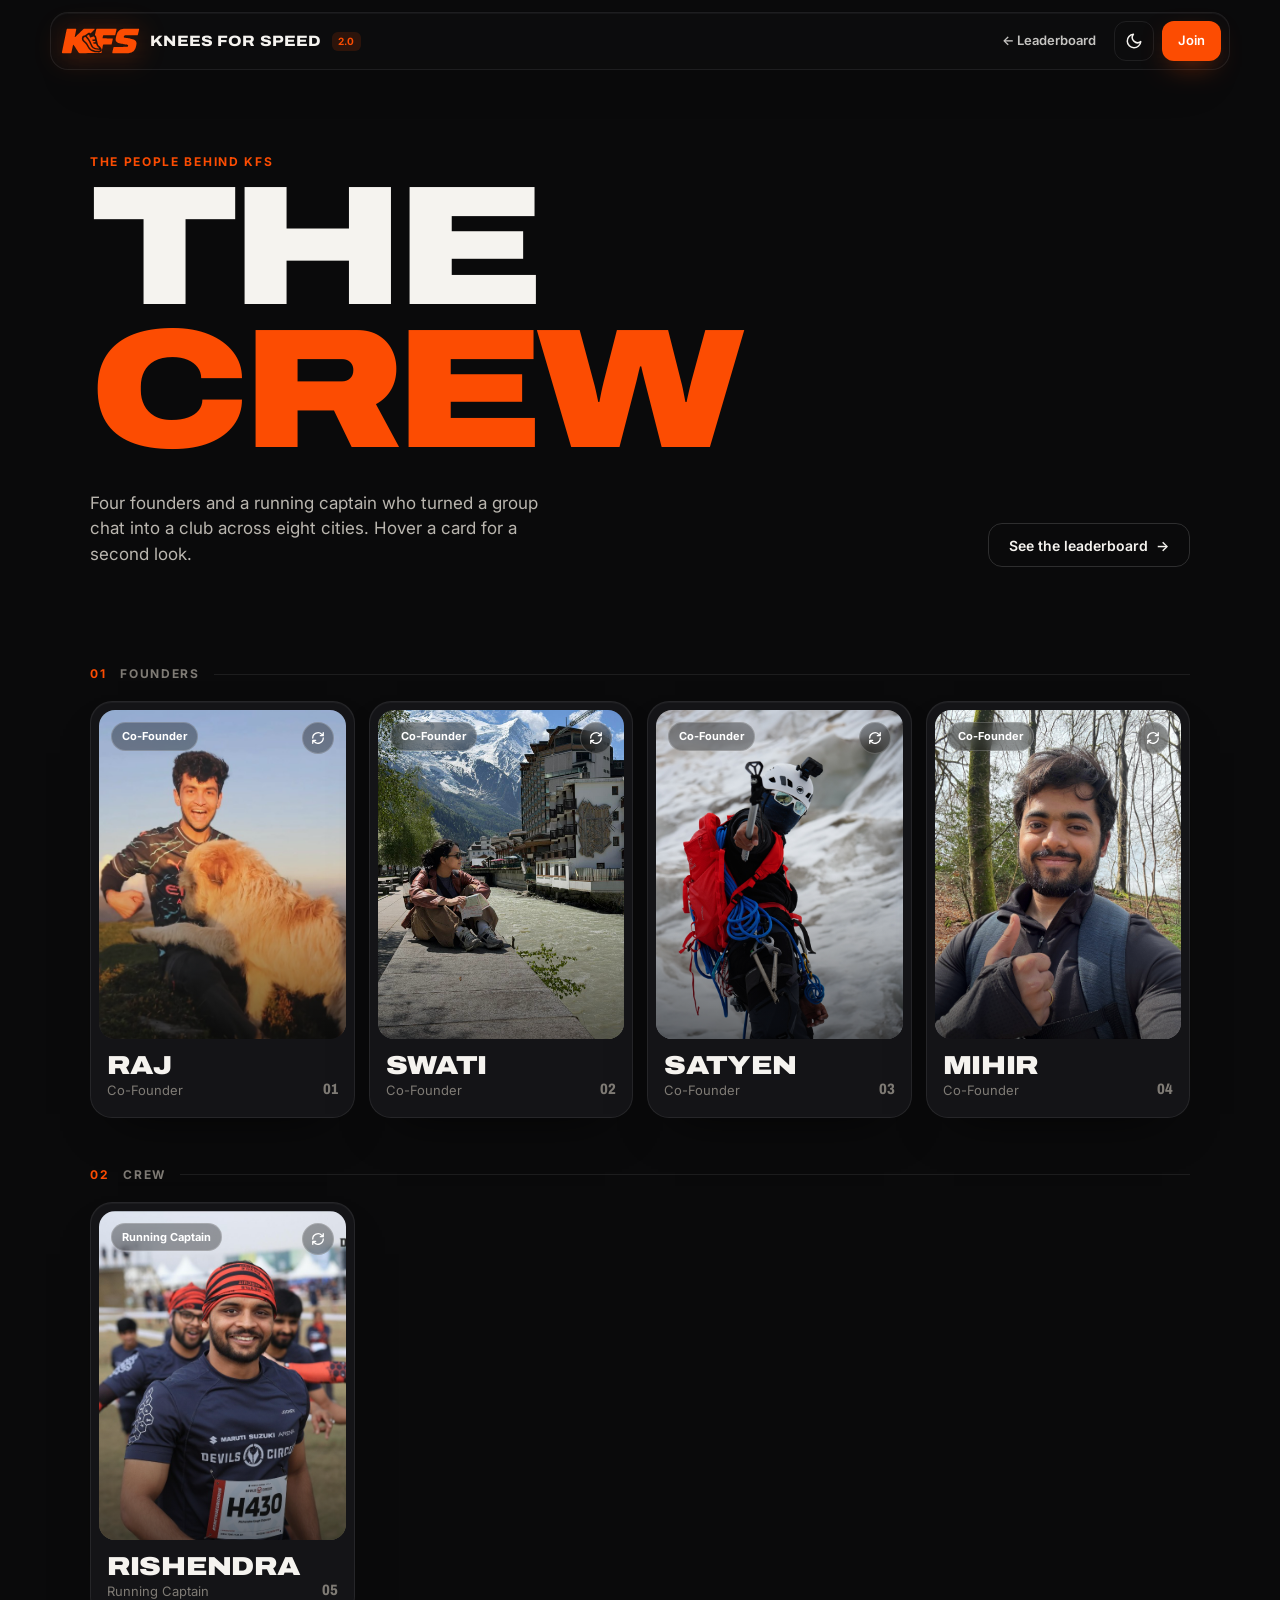
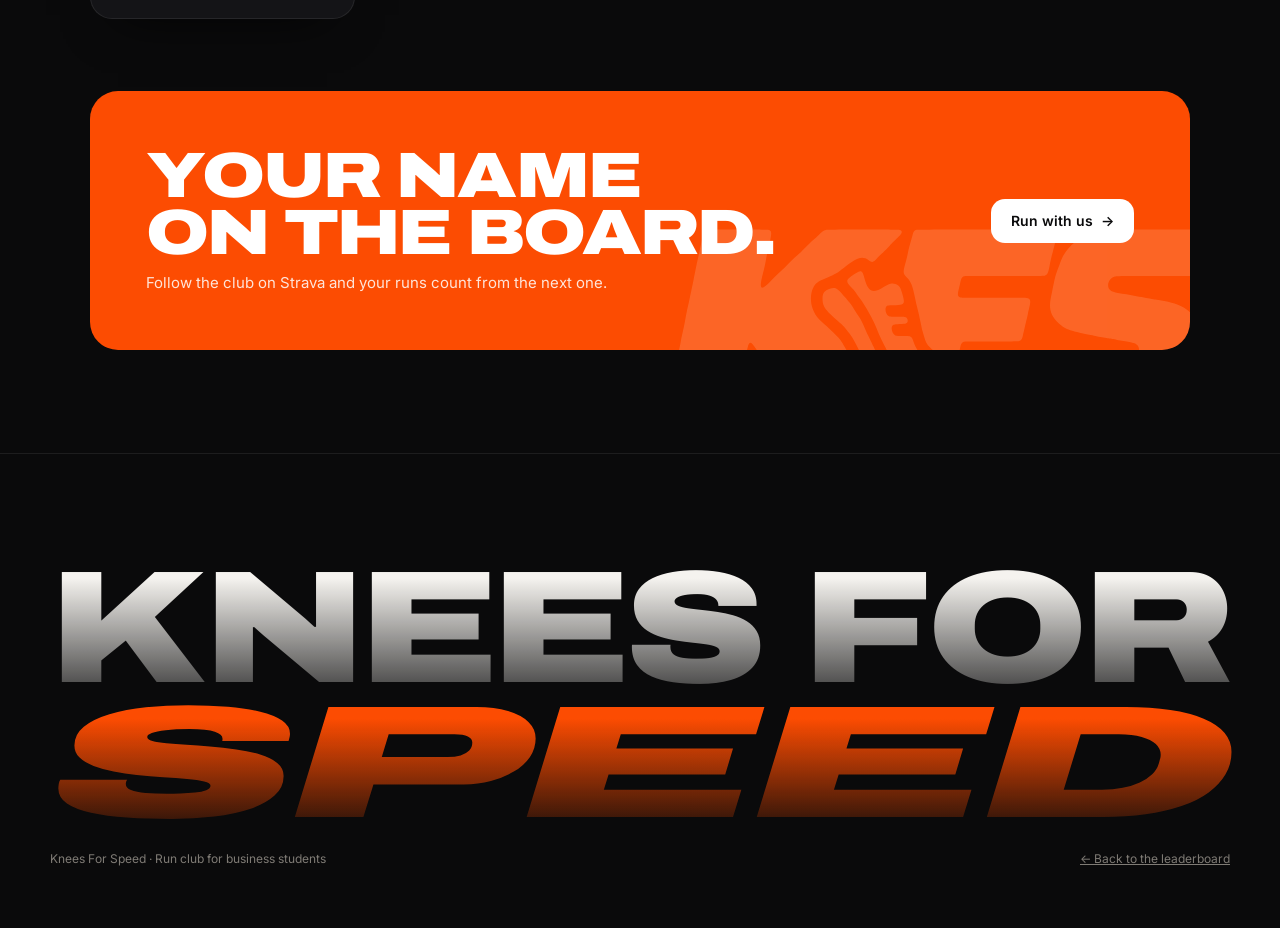
==== team.html @ fab9b216 "Publish KFS 2.0 preview from 21a3bd9" ====
<!DOCTYPE html>
<html lang="en" data-theme="dark">
<head>
<meta charset="UTF-8">
<meta name="viewport" content="width=device-width, initial-scale=1.0, viewport-fit=cover">
<title>The Team – Knees For Speed</title>
<meta name="description" content="Meet the people behind KFS, the run club for business students.">
<meta name="theme-color" content="#0A0A0B">
<meta name="robots" content="noindex, nofollow"> <!-- preview build: keep it out of search so it never competes with kneesforspeed.com -->
<link rel="icon" type="image/svg+xml" href="assets/brand/kfs-icon.svg">
<link rel="icon" type="image/png" sizes="32x32" href="assets/brand/kfs-icon-32.png">
<link rel="apple-touch-icon" href="assets/brand/kfs-icon-180.png">
<script>try{var t=localStorage.getItem('kfs2-theme');if(t)document.documentElement.dataset.theme=t}catch(e){}</script>
<script>
  if (location.hostname.endsWith('kneesforspeed.com')) {
    var s = document.createElement('script'); s.async = true; s.src = 'https://www.googletagmanager.com/gtag/js?id=G-J4LDVH8261'; document.head.appendChild(s);
    window.dataLayer = window.dataLayer || [];
    function gtag(){dataLayer.push(arguments);}
    gtag('js', new Date()); gtag('config', 'G-J4LDVH8261');
  }
</script>
<meta property="og:title" content="The Team – Knees For Speed">
<meta property="og:description" content="Meet the people behind KFS — the run club for business students.">
<meta property="og:image" content="https://github.com/user-attachments/assets/1ad6ab01-41c3-4ac3-8b93-d60dc85ade84">
<meta property="og:url" content="https://kneesforspeed.com/team">
<meta property="og:type" content="website">
<link rel="preconnect" href="https://fonts.googleapis.com">
<link rel="preconnect" href="https://fonts.gstatic.com" crossorigin>
<link href="https://fonts.googleapis.com/css2?family=Archivo:ital,wdth,wght@0,62..125,400..900;1,62..125,400..900&family=Inter:wght@400;500;600;700&display=swap" rel="stylesheet">
<link rel="stylesheet" href="assets/kfs2.css">
</head>
<body>
<div class="progress" aria-hidden="true"></div>
<div class="top-blur" aria-hidden="true"><i></i><i></i><i></i></div>

<header class="nav solid">
  <a class="brand" href="index.html" aria-label="Back to the leaderboard">
    <img class="brand-logo" src="assets/brand/kfs-logo.svg" alt="KFS" width="80" height="26"><span class="brand-word">Knees For Speed</span><span class="brand-ver">2.0</span>
  </a>
  <div class="nav-actions">
    <a class="nav-team" href="index.html">← Leaderboard</a>
    <button class="icon-btn" data-theme-toggle aria-label="Switch light / dark mode" title="Morning run mode">
      <svg class="theme-moon" viewBox="0 0 24 24" fill="none" stroke="currentColor" stroke-width="2" stroke-linecap="round" stroke-linejoin="round"><path d="M21 12.8A9 9 0 1 1 11.2 3a7 7 0 0 0 9.8 9.8z"/></svg>
      <svg class="theme-sun" viewBox="0 0 24 24" fill="none" stroke="currentColor" stroke-width="2" stroke-linecap="round"><circle cx="12" cy="12" r="4"/><path d="M12 2v2M12 20v2M4.9 4.9l1.4 1.4M17.7 17.7l1.4 1.4M2 12h2M20 12h2M4.9 19.1l1.4-1.4M17.7 6.3l1.4-1.4"/></svg>
    </button>
    <button class="btn btn-primary btn-sm magnetic" data-open="join">Join</button>
  </div>
</header>

<section class="team-hero">
  <div class="eyebrow fade-up" style="--d:.05s">The people behind KFS</div>
  <h1 class="team-title" data-split data-fit-title="170" aria-label="The Crew">
    <span class="line" aria-hidden="true">The</span>
    <span class="line" aria-hidden="true"><span class="accent">Crew</span></span>
  </h1>
  <div class="team-intro">
    <p class="fade-up" style="--d:.5s">Four founders and a running captain who turned a group chat into a club across eight cities. <span class="only-hover">Hover a card</span><span class="only-touch">Tap a card</span> for a second look.</p>
    <a class="btn btn-ghost fade-up" style="--d:.6s" href="index.html">See the leaderboard <span class="arrow">→</span></a>
  </div>
</section>

<main class="team-wrap">
  <div class="team-label"><b>01</b> Founders</div>
  <div class="team-grid">
    <article class="card member tilt spot reveal" tabindex="0" aria-label="Raj, Co-Founder">
      <div class="member-photos">
        <img class="photo-main" src="images/team/Raj%201.jpg" alt="Raj" loading="lazy">
        <img class="alt" src="images/team/Raj%202.jpg" alt="" loading="lazy">
        <span class="member-tag">Co-Founder</span>
        <span class="member-swap" aria-hidden="true"><svg viewBox="0 0 24 24" fill="none" stroke="currentColor" stroke-width="2.2" stroke-linecap="round" stroke-linejoin="round"><path d="M3 12a9 9 0 0 1 15.5-6.3L21 8M21 3v5h-5M21 12a9 9 0 0 1-15.5 6.3L3 16M3 21v-5h5"/></svg></span>
      </div>
      <div class="member-info"><div><div class="member-name">Raj</div><div class="member-role">Co-Founder</div></div><span class="member-idx">01</span></div>
    </article>
    <article class="card member tilt spot reveal" style="--d:.06s" tabindex="0" aria-label="Swati, Co-Founder">
      <div class="member-photos">
        <img class="photo-main" src="images/team/swati1.jpeg" alt="Swati" loading="lazy">
        <img class="alt" src="images/team/swati2.jpeg" alt="" loading="lazy">
        <span class="member-tag">Co-Founder</span>
        <span class="member-swap" aria-hidden="true"><svg viewBox="0 0 24 24" fill="none" stroke="currentColor" stroke-width="2.2" stroke-linecap="round" stroke-linejoin="round"><path d="M3 12a9 9 0 0 1 15.5-6.3L21 8M21 3v5h-5M21 12a9 9 0 0 1-15.5 6.3L3 16M3 21v-5h5"/></svg></span>
      </div>
      <div class="member-info"><div><div class="member-name">Swati</div><div class="member-role">Co-Founder</div></div><span class="member-idx">02</span></div>
    </article>
    <article class="card member tilt spot reveal" style="--d:.12s" tabindex="0" aria-label="Satyen, Co-Founder">
      <div class="member-photos">
        <img class="photo-main" src="images/team/sakha1.jpg" alt="Satyen" loading="lazy">
        <img class="alt" src="images/team/sakha2-v3.jpeg" alt="" loading="lazy">
        <span class="member-tag">Co-Founder</span>
        <span class="member-swap" aria-hidden="true"><svg viewBox="0 0 24 24" fill="none" stroke="currentColor" stroke-width="2.2" stroke-linecap="round" stroke-linejoin="round"><path d="M3 12a9 9 0 0 1 15.5-6.3L21 8M21 3v5h-5M21 12a9 9 0 0 1-15.5 6.3L3 16M3 21v-5h5"/></svg></span>
      </div>
      <div class="member-info"><div><div class="member-name">Satyen</div><div class="member-role">Co-Founder</div></div><span class="member-idx">03</span></div>
    </article>
    <article class="card member tilt spot reveal" style="--d:.18s" tabindex="0" aria-label="Mihir, Co-Founder">
      <div class="member-photos">
        <img class="photo-main" src="images/team/mihir1.jpeg" alt="Mihir" loading="lazy">
        <img class="alt" src="images/team/mihir2.jpeg" alt="" loading="lazy">
        <span class="member-tag">Co-Founder</span>
        <span class="member-swap" aria-hidden="true"><svg viewBox="0 0 24 24" fill="none" stroke="currentColor" stroke-width="2.2" stroke-linecap="round" stroke-linejoin="round"><path d="M3 12a9 9 0 0 1 15.5-6.3L21 8M21 3v5h-5M21 12a9 9 0 0 1-15.5 6.3L3 16M3 21v-5h5"/></svg></span>
      </div>
      <div class="member-info"><div><div class="member-name">Mihir</div><div class="member-role">Co-Founder</div></div><span class="member-idx">04</span></div>
    </article>
  </div>

  <div class="team-label"><b>02</b> Crew</div>
  <div class="team-grid crew-grid">
    <article class="card member tilt spot reveal" tabindex="0" aria-label="Rishendra, Running Captain">
      <div class="member-photos">
        <img class="photo-main" src="images/team/rish2.jpg" alt="Rishendra" loading="lazy">
        <img class="alt" src="images/team/Rish1.jpeg" alt="" loading="lazy">
        <span class="member-tag">Running Captain</span>
        <span class="member-swap" aria-hidden="true"><svg viewBox="0 0 24 24" fill="none" stroke="currentColor" stroke-width="2.2" stroke-linecap="round" stroke-linejoin="round"><path d="M3 12a9 9 0 0 1 15.5-6.3L21 8M21 3v5h-5M21 12a9 9 0 0 1-15.5 6.3L3 16M3 21v-5h5"/></svg></span>
      </div>
      <div class="member-info"><div><div class="member-name">Rishendra</div><div class="member-role">Running Captain</div></div><span class="member-idx">05</span></div>
    </article>
  </div>

  <div class="join-band reveal">
    <div><h2>Your name<br>on the board.</h2><p>Follow the club on Strava and your runs count from the next one.</p></div>
    <button class="btn magnetic" data-open="join">Run with us <span class="arrow">→</span></button>
  </div>
</main>

<footer class="footer" style="padding-bottom:60px">
  <div class="footer-inner">
    <div class="footer-word" aria-hidden="true"><span class="fw-line" data-fit>Knees For</span><span class="fw-line" data-fit="stretch">Speed</span></div>
    <div class="footer-meta"><span>Knees For Speed · Run club for business students</span><a href="index.html">← Back to the leaderboard</a></div>
  </div>
</footer>

<div class="sheet-overlay" id="join" role="dialog" aria-modal="true" aria-labelledby="join-title">
  <div class="sheet" tabindex="-1">
    <div class="sheet-grab" aria-hidden="true"></div>
    <button class="icon-btn sheet-close" data-close aria-label="Close"><svg viewBox="0 0 24 24" fill="none" stroke="currentColor" stroke-width="2" stroke-linecap="round"><path d="M18 6 6 18M6 6l12 12"/></svg></button>
    <div class="sheet-title" id="join-title">Join KFS</div>
    <div class="sheet-sub">Business school run club · 8 cities · growing weekly</div>
    <a class="join-opt" href="https://strava.app.link/9Sa62cOuVYb" target="_blank" rel="noopener" style="--c:#FC4C02">
      <span class="join-ico"><svg viewBox="0 0 24 24" fill="#FC4C02"><path d="M15.387 17.944l-2.089-4.116h-3.065L15.387 24l5.15-10.172h-3.066m-7.008-5.599l2.836 5.598h4.172L10.463 0l-7 13.828h4.169"/></svg></span>
      <span class="join-txt"><b>Join the leaderboard</b><span>Follow KFS on Strava. Your runs get tracked automatically.</span></span>
      <span class="join-arrow">→</span>
    </a>
    <a class="join-opt" href="https://chat.whatsapp.com/DvPdRcacuMw9NPap6H95aM?mode=hqrt3" target="_blank" rel="noopener" style="--c:#25D366">
      <span class="join-ico"><svg viewBox="0 0 24 24" fill="#25D366"><path d="M12.05 0C5.495 0 .16 5.335.157 11.892c0 2.096.547 4.142 1.588 5.945L.057 24l6.305-1.654a11.882 11.882 0 005.683 1.448h.005c6.554 0 11.89-5.335 11.893-11.893A11.821 11.821 0 0012.05 0zm5.422 14.382c-.297-.149-1.758-.867-2.03-.967-.273-.099-.471-.148-.67.15-.197.297-.767.966-.94 1.164-.173.199-.347.223-.644.075-.297-.15-1.255-.463-2.39-1.475-.883-.788-1.48-1.761-1.653-2.059-.173-.297-.018-.458.13-.606.134-.133.298-.347.446-.52.149-.174.198-.298.298-.497.099-.198.05-.371-.025-.52-.075-.149-.669-1.612-.916-2.207-.242-.579-.487-.5-.669-.51l-.57-.01c-.198 0-.52.074-.792.372-.272.297-1.04 1.016-1.04 2.479 0 1.462 1.065 2.875 1.213 3.074.149.198 2.096 3.2 5.077 4.487.709.306 1.262.489 1.694.625.712.227 1.36.195 1.871.118.571-.085 1.758-.719 2.006-1.413.248-.694.248-1.289.173-1.413-.074-.124-.272-.198-.57-.347z"/></svg></span>
      <span class="join-txt"><b>Weekly updates</b><span>WhatsApp community for leaderboard drops and run chat.</span></span>
      <span class="join-arrow">→</span>
    </a>
    <a class="join-opt" href="https://www.instagram.com/knees_for_speed_mdig" target="_blank" rel="noopener" style="--c:#E1306C">
      <span class="join-ico"><svg viewBox="0 0 24 24" fill="none" stroke="#E1306C" stroke-width="2"><rect x="3" y="3" width="18" height="18" rx="5"/><circle cx="12" cy="12" r="4"/><circle cx="17.5" cy="6.5" r="1" fill="#E1306C"/></svg></span>
      <span class="join-txt"><b>Run stories &amp; content</b><span>Run posts, race recaps and club life on Instagram.</span></span>
      <span class="join-arrow">→</span>
    </a>
  </div>
</div>

<script src="assets/core.js"></script>
<script>
  // Touch devices: tap a card to swap photos.
  document.querySelectorAll('.member').forEach(card => {
    card.addEventListener('click', () => { if (!window.KFS.fine) card.classList.toggle('flipped'); });
    card.addEventListener('keydown', e => { if (e.key === 'Enter' || e.key === ' ') { e.preventDefault(); card.classList.toggle('flipped'); } });
  });
</script>
</body>
</html>
---- assets/kfs2.css ----
/* ───────────────────────────────────────────────────────────────
   KFS 2.0 — design system
   Dark by default, "Morning run" light theme via [data-theme=light]
   ─────────────────────────────────────────────────────────────── */
:root {
  --bg: #0A0A0B;
  --bg-2: #0F0F11;
  --band: #121215;
  --spark: #4A4A54;
  --surface: #141417;
  --surface-2: #1A1A1E;
  --surface-3: #25252B;
  --line: rgba(255,255,255,.08);
  --line-2: rgba(255,255,255,.15);
  --text: #F5F3EF;
  --text-2: #BAB6AF;
  --muted: #7F7B75;
  --accent: #FC4C02;
  --accent-2: #FF8A3D;
  --accent-soft: rgba(252,76,2,.14);
  --gold: #F4C14F;
  --silver: #C8CDD6;
  --bronze: #D58B5B;
  --up: #3DDC84;
  --down: #FF5F57;
  --glass: rgba(14,14,16,.66);
  --shadow: 0 1px 0 rgba(255,255,255,.04) inset, 0 24px 48px -28px rgba(0,0,0,.8);
  --radius: 22px;
  --radius-sm: 14px;
  --ease: cubic-bezier(.22,1,.36,1);
  --font-display: 'Archivo', system-ui, sans-serif;
  --font-body: 'Inter', system-ui, -apple-system, sans-serif;
  --wrap: 1180px;
  --gutter: clamp(16px, 4vw, 40px);
  color-scheme: dark;
}
:root[data-theme="light"] {
  --bg: #F4F1EC;
  --bg-2: #EDE9E2;
  --band: #E9E3D9;
  --spark: #CBC1B2;
  --surface: #FFFFFF;
  --surface-2: #F8F5F0;
  --surface-3: #ECE7DF;
  --line: rgba(24,18,10,.08);
  --line-2: rgba(24,18,10,.16);
  --text: #161412;
  --text-2: #4A4640;
  --muted: #86817A;
  --accent-soft: rgba(252,76,2,.10);
  --gold: #D49C12;
  --silver: #8A93A1;
  --bronze: #B66A38;
  --up: #12A150;
  --down: #E5484D;
  --glass: rgba(250,248,244,.72);
  --shadow: 0 1px 2px rgba(24,18,10,.04), 0 24px 48px -30px rgba(24,18,10,.25);
  color-scheme: light;
}

*, *::before, *::after { box-sizing: border-box; }
* { margin: 0; padding: 0; }
html { -webkit-text-size-adjust: 100%; scroll-padding-top: 90px; overflow-x: clip; }
html.locked { overflow: hidden; }
body {
  background: var(--bg);
  color: var(--text);
  font-family: var(--font-body);
  font-size: 15px;
  line-height: 1.5;
  -webkit-font-smoothing: antialiased;
  overflow-x: clip;
  transition: background-color .4s var(--ease), color .4s var(--ease);
}
img { display: block; max-width: 100%; }
a { color: inherit; }
button { font: inherit; color: inherit; background: none; border: 0; cursor: pointer; -webkit-tap-highlight-color: transparent; }
input { font: inherit; color: inherit; }
:focus-visible { outline: 2px solid var(--accent); outline-offset: 3px; border-radius: 8px; }
[hidden] { display: none !important; }
.num { font-family: var(--font-display); font-stretch: 80%; font-weight: 800; font-variant-numeric: tabular-nums; letter-spacing: -.01em; }
.sr { position: absolute; width: 1px; height: 1px; overflow: hidden; clip: rect(0 0 0 0); white-space: nowrap; }

/* theme switch = circular reveal */
::view-transition-old(root), ::view-transition-new(root) { animation: none; mix-blend-mode: normal; }

/* ── scroll progress ───────────────────────────────────────── */
.progress {
  position: fixed; top: 0; left: 0; height: 2px; width: 100%;
  background: linear-gradient(90deg, var(--accent), var(--accent-2));
  transform-origin: 0 50%; transform: scaleX(0);
  z-index: 100; pointer-events: none;
}

/* ── progressive blur behind the floating nav (desktop) ─────────
   Stacked layers blur harder toward the top edge; masks fade each out.
   Note: no opacity on this container — that would cut the backdrop. */
.top-blur { position: fixed; top: 0; left: 0; right: 0; height: 104px; z-index: 55; pointer-events: none; visibility: hidden; }
.top-blur.on { visibility: visible; }
.top-blur i { position: absolute; inset: 0; -webkit-backdrop-filter: blur(var(--b)); backdrop-filter: blur(var(--b)); -webkit-mask-image: linear-gradient(to bottom, #000 var(--m1), transparent var(--m2)); mask-image: linear-gradient(to bottom, #000 var(--m1), transparent var(--m2)); }
.top-blur i:nth-child(1) { --b: 2px; --m1: 45%; --m2: 100%; }
.top-blur i:nth-child(2) { --b: 6px; --m1: 30%; --m2: 80%; }
.top-blur i:nth-child(3) { --b: 14px; --m1: 15%; --m2: 60%; }
.top-blur::after { content: ""; position: absolute; inset: 0; background: linear-gradient(to bottom, color-mix(in srgb, var(--bg) 75%, transparent) 0%, color-mix(in srgb, var(--bg) 30%, transparent) 55%, transparent 100%); }

/* ── top nav ───────────────────────────────────────────────── */
.nav {
  position: fixed; top: 12px; left: 50%;
  translate: -50% 0;
  width: min(var(--wrap), calc(100% - 24px));
  height: 58px;
  display: flex; align-items: center; gap: 14px;
  padding: 0 8px 0 10px;
  border-radius: 18px;
  background: transparent;
  border: 1px solid transparent;
  z-index: 60;
  transition: background .35s var(--ease), border-color .35s var(--ease), box-shadow .35s var(--ease);
}
.nav.scrolled, .nav.solid {
  background: var(--glass);
  -webkit-backdrop-filter: blur(18px) saturate(1.5);
  backdrop-filter: blur(18px) saturate(1.5);
  border-color: var(--line);
  box-shadow: var(--shadow);
}
.nav:not(.scrolled):not(.solid) { color: #fff; }
.brand { display: flex; align-items: center; gap: 10px; text-decoration: none; flex-shrink: 0; }
.brand-logo {
  display: block; height: 26px; width: auto;
  filter: drop-shadow(0 4px 14px rgba(252,76,2,.35));
  transition: transform .5s var(--ease);
}
.brand:hover .brand-logo { transform: translateX(3px) skewX(-6deg); } /* a little lean forward, like a sprint start */
.brand-word { font-family: var(--font-display); font-weight: 800; font-stretch: 112%; font-size: 15px; text-transform: uppercase; letter-spacing: .01em; white-space: nowrap; }
.brand-ver { font-size: 10px; font-weight: 700; padding: 2px 6px; border-radius: 6px; background: var(--accent-soft); color: var(--accent); letter-spacing: .04em; }
.nav:not(.scrolled):not(.solid) .brand-ver { background: rgba(255,255,255,.14); color: #fff; }

.tabs {
  position: relative; display: flex; gap: 2px; margin: 0 auto;
  padding: 4px; border-radius: 13px;
  background: color-mix(in srgb, var(--surface-2) 80%, transparent);
  border: 1px solid var(--line);
}
.nav:not(.scrolled):not(.solid) .tabs { background: rgba(255,255,255,.08); border-color: rgba(255,255,255,.12); }
.tab {
  position: relative; z-index: 1;
  padding: 7px 14px; border-radius: 9px;
  font-size: 13px; font-weight: 600; white-space: nowrap;
  color: inherit; opacity: .72;
  transition: opacity .2s, color .3s var(--ease);
}
.tab:hover { opacity: 1; }
.tab[aria-selected="true"] { opacity: 1; color: var(--bg); }
.nav:not(.scrolled):not(.solid) .tab[aria-selected="true"] { color: #0A0A0B; }
.tabs-ind {
  position: absolute; top: 4px; bottom: 4px; left: 0; width: 0;
  border-radius: 9px; background: var(--text);
  transition: transform .45s var(--ease), width .45s var(--ease);
}
.nav:not(.scrolled):not(.solid) .tabs-ind { background: #fff; }
.nav-actions { display: flex; align-items: center; gap: 8px; margin-left: auto; }
.tabs + .nav-actions { margin-left: 0; }
.icon-btn {
  display: grid; place-items: center;
  width: 40px; height: 40px; border-radius: 12px;
  border: 1px solid var(--line);
  transition: background .2s, transform .2s var(--ease);
}
.nav:not(.scrolled):not(.solid) .icon-btn { border-color: rgba(255,255,255,.18); }
.icon-btn:hover { background: var(--surface-2); }
.icon-btn:active { transform: scale(.92); }
.icon-btn svg { width: 18px; height: 18px; }
.theme-sun { display: none; }
:root[data-theme="light"] .theme-sun { display: block; }
:root[data-theme="light"] .theme-moon { display: none; }

.btn {
  display: inline-flex; align-items: center; justify-content: center; gap: 8px;
  height: 44px; padding: 0 20px; border-radius: 14px;
  font-weight: 600; font-size: 14px; text-decoration: none; white-space: nowrap;
  transition: transform .35s var(--ease), background .2s, box-shadow .3s, border-color .2s;
}
.btn-sm { height: 40px; padding: 0 16px; border-radius: 12px; font-size: 13px; }
.btn-primary { background: var(--accent); color: #fff; box-shadow: 0 10px 30px -12px rgba(252,76,2,.8); }
.btn-primary:hover { background: #ff5a14; box-shadow: 0 14px 34px -10px rgba(252,76,2,.9); }
.btn-ghost { border: 1px solid var(--line-2); }
.btn-ghost:hover { background: var(--surface-2); }
.btn-glass { background: rgba(255,255,255,.12); color: #fff; border: 1px solid rgba(255,255,255,.2); -webkit-backdrop-filter: blur(10px); backdrop-filter: blur(10px); }
.btn-glass:hover { background: rgba(255,255,255,.2); }
.btn:active { transform: scale(.96); }
.btn .arrow { transition: transform .35s var(--ease); }
.btn:hover .arrow { transform: translateX(3px); }
.nav-team { opacity: .8; font-size: 13px; font-weight: 600; text-decoration: none; padding: 8px 10px; border-radius: 10px; }
.nav-team:hover { opacity: 1; background: var(--surface-2); }
.nav:not(.scrolled):not(.solid) .nav-team:hover { background: rgba(255,255,255,.1); }

/* ── hero ──────────────────────────────────────────────────── */
.hero {
  position: relative; isolation: isolate; overflow: hidden;
  min-height: 100vh; min-height: 100svh;
  display: flex; flex-direction: column; justify-content: flex-end;
  padding: 120px var(--gutter) clamp(28px, 6vh, 56px);
  color: #fff; background: #0A0A0B;
}
.hero-media { position: absolute; inset: -6% 0 0; z-index: -2; will-change: transform; }
.hero-media img { width: 100%; height: 100%; object-fit: cover; object-position: center 35%; filter: saturate(.85) contrast(1.05); opacity: .6; }
.hero::before {
  content: ""; position: absolute; inset: 0; z-index: -1;
  background:
    radial-gradient(120% 70% at 15% 100%, rgba(252,76,2,.28), transparent 60%),
    linear-gradient(180deg, rgba(10,10,11,.55) 0%, rgba(10,10,11,.15) 35%, rgba(10,10,11,.55) 70%, #0A0A0B 100%);
}
/* deep black fade in from the left and right edges (desktop/tablet only) */
.hero::after {
  content: ""; position: absolute; inset: 0; z-index: -1; pointer-events: none;
  background: linear-gradient(90deg, #000 0%, rgba(0,0,0,.6) 5%, transparent 10%, transparent 90%, rgba(0,0,0,.6) 95%, #000 100%);
}
.hero-inner { width: 100%; max-width: var(--wrap); margin: 0 auto; will-change: transform, opacity; }
.live-chip {
  display: inline-flex; align-items: center; gap: 8px;
  padding: 7px 14px 7px 10px; border-radius: 99px;
  background: rgba(255,255,255,.1); border: 1px solid rgba(255,255,255,.18);
  -webkit-backdrop-filter: blur(10px); backdrop-filter: blur(10px);
  font-size: 12px; font-weight: 600; letter-spacing: .02em;
  margin-bottom: 22px;
}
.pulse { position: relative; width: 8px; height: 8px; border-radius: 50%; background: var(--accent); flex-shrink: 0; }
.pulse::after { content: ""; position: absolute; inset: -4px; border-radius: 50%; border: 2px solid var(--accent); animation: pulse 1.8s var(--ease) infinite; }
@keyframes pulse { from { transform: scale(.6); opacity: 1; } to { transform: scale(1.8); opacity: 0; } }
.hero-title {
  font-family: var(--font-display); font-weight: 900; font-stretch: 125%;
  font-size: clamp(54px, 12.5vw, 196px);
  line-height: .84; letter-spacing: -.035em; text-transform: uppercase;
}
.hero-title .line { display: block; overflow: hidden; padding-bottom: .04em; white-space: nowrap; }
.hero-title .ch { display: inline-block; transform: translateY(105%); animation: rise 1s var(--ease) forwards; animation-delay: calc(var(--i) * 35ms + 150ms); }
.hero-title .accent { color: var(--accent); }
@keyframes rise { to { transform: none; } }
.hero-bottom { display: grid; grid-template-columns: 1fr auto 1fr; align-items: end; gap: 28px; margin-top: 28px; }
.hero-bottom > .countdown { justify-self: end; }

/* rotating "scroll" badge: click or scroll to reach the leaderboard */
.scroll-badge {
  position: relative; display: grid; place-items: center; justify-self: center;
  width: 124px; height: 124px; border-radius: 50%; color: #fff; text-decoration: none;
  -webkit-tap-highlight-color: transparent;
}
.scroll-ring { position: absolute; inset: 0; width: 100%; height: 100%; animation: ring-spin 14s linear infinite; transition: transform .6s var(--ease); }
.scroll-ring text { fill: rgba(255,255,255,.85); font-family: var(--font-display); font-weight: 800; font-stretch: 112%; font-size: 10.5px; letter-spacing: .12em; text-transform: uppercase; }
.scroll-core {
  position: relative; display: grid; place-items: center;
  width: 58px; height: 58px; border-radius: 50%;
  background: var(--accent); box-shadow: 0 10px 30px -8px rgba(252,76,2,.85);
  transition: transform .5s var(--ease), box-shadow .4s;
}
.scroll-core::before { content: ""; position: absolute; inset: -6px; border-radius: 50%; border: 1.5px solid rgba(252,76,2,.6); animation: core-ping 2.2s var(--ease) infinite; }
.scroll-core svg { width: 24px; height: 24px; animation: arrow-bob 1.6s var(--ease) infinite; }
.scroll-badge:hover .scroll-ring { animation-duration: 4s; }
.scroll-badge:hover .scroll-core { transform: scale(1.12); box-shadow: 0 14px 40px -6px rgba(252,76,2,1); }
.scroll-badge:active .scroll-core { transform: scale(.94); }
@keyframes ring-spin { to { transform: rotate(360deg); } }
@keyframes arrow-bob { 0%, 100% { transform: translateY(-3px); } 50% { transform: translateY(4px); } }
@keyframes core-ping { from { transform: scale(.9); opacity: 1; } to { transform: scale(1.45); opacity: 0; } }
.hero-sub { max-width: 460px; font-size: clamp(15px, 1.4vw, 18px); color: rgba(255,255,255,.78); }
.flags { display: flex; gap: 6px; margin-top: 14px; }
.flags img { width: 24px; height: 17px; border-radius: 4px; object-fit: cover; box-shadow: 0 0 0 1px rgba(255,255,255,.2); transition: transform .3s var(--ease); }
.flags img:hover { transform: translateY(-3px) scale(1.12); }
.hero-ctas { display: flex; gap: 10px; margin-top: 22px; flex-wrap: wrap; }
.fade-up { opacity: 0; transform: translateY(16px); animation: fadeUp .9s var(--ease) forwards; animation-delay: var(--d, .6s); }
@keyframes fadeUp { to { opacity: 1; transform: none; } }

.countdown {
  padding: 16px 18px; border-radius: 18px;
  background: rgba(255,255,255,.08); border: 1px solid rgba(255,255,255,.16);
  -webkit-backdrop-filter: blur(14px); backdrop-filter: blur(14px);
}
.countdown-label { font-size: 11px; font-weight: 600; letter-spacing: .12em; text-transform: uppercase; color: rgba(255,255,255,.65); margin-bottom: 8px; }
.cd { display: flex; gap: 6px; align-items: flex-start; }
.cd-unit { text-align: center; min-width: 52px; }
.cd-val { display: block; font-family: var(--font-display); font-weight: 800; font-stretch: 80%; font-size: 36px; line-height: 1; font-variant-numeric: tabular-nums; }
.cd-lbl { display: block; font-size: 10px; color: rgba(255,255,255,.55); margin-top: 4px; letter-spacing: .08em; text-transform: uppercase; }
.cd-sep { font-family: var(--font-display); font-size: 28px; line-height: 1.1; opacity: .35; }

/* ── marquee ───────────────────────────────────────────────── */
.marquee {
  position: relative; z-index: 2; overflow: hidden;
  background: var(--accent); color: #fff;
  padding: 14px 0; margin: -18px -2% 0; width: 104%;
  transform: rotate(-1.4deg);
  box-shadow: 0 20px 40px -20px rgba(252,76,2,.6);
}
.marquee-track { display: flex; width: max-content; animation: marquee 48s linear infinite; }
.marquee:hover .marquee-track { animation-play-state: paused; }
.marquee-item {
  display: flex; align-items: center; gap: 22px; padding-right: 22px;
  font-family: var(--font-display); font-weight: 800; font-stretch: 112%;
  font-size: clamp(16px, 2vw, 22px); text-transform: uppercase; letter-spacing: .01em; white-space: nowrap;
}
.marquee-item::after { content: "✦"; font-size: .8em; opacity: .75; }
@keyframes marquee { to { transform: translateX(-50%); } }

/* ── layout ────────────────────────────────────────────────── */
.main { max-width: var(--wrap); margin: 0 auto; padding: clamp(32px, 3.5vw, 48px) var(--gutter) 0; min-height: 80vh; }
.view { display: none; }
.view.active { display: block; animation: viewIn .6s var(--ease); }
@keyframes viewIn { from { opacity: 0; transform: translateY(14px); } }
.view-head { display: flex; align-items: flex-end; justify-content: space-between; gap: 20px; margin-bottom: 14px; flex-wrap: wrap; }
.h2.h2-date { font-size: clamp(28px, 3.2vw, 44px); } /* week date titles: compact so stats + podium fit one screen */
.eyebrow {
  display: inline-flex; align-items: center; gap: 8px;
  font-size: 12px; font-weight: 700; letter-spacing: .14em; text-transform: uppercase; color: var(--accent);
  margin-bottom: 6px;
}
.h2 {
  font-family: var(--font-display); font-weight: 900; font-stretch: 118%;
  font-size: clamp(34px, 6vw, 72px); line-height: .92; letter-spacing: -.03em; text-transform: uppercase;
}
.h3 {
  font-family: var(--font-display); font-weight: 800; font-stretch: 112%;
  font-size: clamp(20px, 2.4vw, 28px); letter-spacing: -.01em; text-transform: uppercase;
  margin: 56px 0 16px;
}
.lede { color: var(--text-2); max-width: 520px; margin-top: 12px; }
.head-meta { color: var(--muted); font-size: 13px; text-align: right; }
.head-meta strong { color: var(--text); font-weight: 600; }
.section-gap { height: 18px; }

/* ── section rhythm: headers, bands, spacing ──────────────── */
.sec-head { display: flex; align-items: center; gap: 14px; margin-bottom: 18px; }
.sec-head.spaced { margin-top: clamp(56px, 7vw, 96px); }
.band + .sec-head.spaced { margin-top: clamp(40px, 5vw, 64px); }
.sec-title {
  display: inline-flex; align-items: center; gap: 10px;
  font-family: var(--font-display); font-weight: 800; font-stretch: 112%;
  font-size: clamp(18px, 2vw, 24px); letter-spacing: -.01em; text-transform: uppercase; white-space: nowrap;
}
.sec-title::before { content: ""; width: 10px; height: 10px; border-radius: 2px; background: var(--accent); transform: skewX(-12deg); }
.sec-rule { flex: 1; height: 1px; min-width: 24px; background: linear-gradient(90deg, var(--line-2), transparent); }
.sec-meta { color: var(--muted); font-size: 13px; white-space: nowrap; }
.band {
  position: relative; isolation: isolate;
  margin-top: clamp(56px, 7vw, 96px);
  padding-block: clamp(40px, 5vw, 72px);
}
.band::before {   /* full-bleed tint, wider than the content column */
  content: ""; position: absolute; z-index: -2; top: 0; bottom: 0; left: calc(50% - 50vw); right: calc(50% - 50vw);
  background: radial-gradient(70% 160px at 50% 0%, var(--accent-soft), transparent), var(--band);
  border-block: 1px solid var(--line);
}
.band::after {    /* oversized outlined word as a section watermark */
  content: attr(data-mark); position: absolute; z-index: -1; right: 0; top: clamp(10px, 2vw, 24px);
  font-family: var(--font-display); font-weight: 900; font-stretch: 118%; font-style: italic;
  font-size: clamp(64px, 12vw, 170px); line-height: .8; letter-spacing: -.03em; text-transform: uppercase;
  color: transparent; -webkit-text-stroke: 1px var(--line-2); pointer-events: none; user-select: none;
}
.band .sec-head { position: relative; }
.flat-sec { margin-top: 40px; }

/* reveal */
.reveal { opacity: 0; transform: translateY(24px); transition: opacity .8s var(--ease), transform .8s var(--ease); transition-delay: var(--d, 0s); }
.reveal.in { opacity: 1; transform: none; }

/* ── cards / spotlight ─────────────────────────────────────── */
.card {
  position: relative; overflow: hidden;
  background: var(--surface); border: 1px solid var(--line); border-radius: var(--radius);
  box-shadow: var(--shadow);
}
.spot::before {
  content: ""; position: absolute; inset: 0; pointer-events: none; z-index: 0;
  background: radial-gradient(420px circle at var(--mx, 50%) var(--my, 50%), rgba(252,76,2,.13), transparent 45%);
  opacity: 0; transition: opacity .4s;
}
.spot::after {
  content: ""; position: absolute; inset: 0; pointer-events: none; z-index: 0; border-radius: inherit; padding: 1px;
  background: radial-gradient(260px circle at var(--mx, 50%) var(--my, 50%), rgba(252,76,2,.55), transparent 50%);
  -webkit-mask: linear-gradient(#000 0 0) content-box, linear-gradient(#000 0 0);
  -webkit-mask-composite: xor; mask-composite: exclude;
  opacity: 0; transition: opacity .4s;
}
.spot:hover::before, .spot:hover::after { opacity: 1; }
.spot > * { position: relative; z-index: 1; }

/* ── bento stats ───────────────────────────────────────────── */
.bento { display: grid; grid-template-columns: repeat(4, minmax(0, 1fr)); gap: 12px; }
.tile { padding: 18px 20px; min-height: 120px; display: flex; flex-direction: column; justify-content: space-between; }
.tile.big { grid-column: span 2; grid-row: span 2; padding: 20px 24px; }
.tile-lbl { font-size: 12px; font-weight: 600; color: var(--muted); letter-spacing: .06em; text-transform: uppercase; display: flex; align-items: center; gap: 8px; }
.tile-val { font-size: clamp(36px, 4vw, 52px); line-height: 1; margin-top: 10px; }
.tile-val small { font-size: .42em; font-weight: 700; color: var(--muted); margin-left: 4px; font-stretch: 100%; }
.tile-sub { font-size: 12px; color: var(--muted); margin-top: 6px; }
.tile.big .tile-val { font-size: clamp(64px, 8vw, 112px); }
.tile.big.no-spark { justify-content: center; }
.big-row { display: flex; align-items: flex-end; justify-content: space-between; gap: 16px; }
.ring { width: 100px; height: 100px; flex-shrink: 0; }
.ring circle { fill: none; stroke-width: 9; }
.ring .track { stroke: var(--surface-3); }
.ring .fill { stroke-linecap: round; stroke-dasharray: 289; stroke-dashoffset: 289; transform: rotate(-90deg); transform-origin: 50% 50%; transition: stroke-dashoffset 1.6s var(--ease) .2s; }
.in .ring .fill, .ring.in .fill { stroke-dashoffset: var(--off, 289); }
.ring text { fill: var(--text); font-family: var(--font-display); font-weight: 800; font-stretch: 80%; font-size: 22px; }
.ring .ring-sub { fill: var(--muted); font-family: var(--font-body); font-weight: 600; font-size: 9px; letter-spacing: .08em; }
.spark-area { position: relative; margin-top: 44px; height: 46px; display: flex; align-items: flex-end; gap: 3px; cursor: crosshair; touch-action: pan-y; outline: none; border-radius: 6px; }
.spark-area:focus-visible { box-shadow: 0 0 0 2px var(--accent); }
.spark-area i { flex: 1; height: var(--h); min-height: 3px; border-radius: 3px; background: var(--spark); transform-origin: bottom; transform: scaleY(0); transition: transform .9s var(--ease), background .25s, opacity .25s; transition-delay: calc(var(--i) * 18ms), 0s, 0s; pointer-events: none; }
.spark-area i.cur { background: var(--accent); }
.in .spark-area i { transform: scaleY(var(--s, 1)); }
.spark-area.scrubbing i { transition: transform .32s var(--ease), background .2s, opacity .2s; transition-delay: 0s; opacity: .6; }
.spark-area.scrubbing i.near { opacity: .9; background: color-mix(in srgb, var(--accent) 45%, var(--spark)); }
.spark-area.scrubbing i.cur { opacity: .9; }
.spark-area.scrubbing i.hot { opacity: 1; background: linear-gradient(180deg, var(--accent-2), var(--accent)); box-shadow: 0 0 18px -2px rgba(252,76,2,.75); }
.spark-tip {
  position: absolute; z-index: 3; bottom: calc(100% + 32px); left: 0;
  padding: 6px 10px; border-radius: 10px; white-space: nowrap; pointer-events: none;
  background: var(--text); color: var(--bg); font: 500 12px var(--font-body);
  opacity: 0; transform: translate(-50%, 6px) scale(.94); transition: opacity .18s, transform .3s var(--ease), left .22s var(--ease), bottom .22s var(--ease);
}
.spark-tip b { font-weight: 700; }
.spark-tip.show { opacity: 1; transform: translate(-50%, 0); }
.spark-tip::after { content: ""; position: absolute; top: 100%; left: calc(50% + var(--caret, 0px)); margin-left: -5px; border: 5px solid transparent; border-top-color: var(--text); }

/* ── podium ────────────────────────────────────────────────── */
.podium { display: grid; grid-template-columns: 1fr 1.12fr 1fr; align-items: end; gap: 12px; margin-top: 10px; perspective: 1000px; }
.pod {
  position: relative; text-align: left; width: 100%;
  padding: 16px 18px; border-radius: var(--radius);
  background: var(--surface); border: 1px solid var(--line); box-shadow: var(--shadow);
  display: flex; flex-direction: column; gap: 4px; overflow: hidden;
  transform-style: preserve-3d;
  transition: transform .5s var(--ease), border-color .3s;
  --mc: var(--gold);
}
.pod-2 { --mc: var(--silver); min-height: 196px; }
.pod-1 { min-height: 208px; background: linear-gradient(180deg, color-mix(in srgb, var(--gold) 12%, var(--surface)) 0%, var(--surface) 60%); border-color: color-mix(in srgb, var(--gold) 35%, transparent); }
.pod-3 { --mc: var(--bronze); min-height: 180px; }
.pod:hover { border-color: color-mix(in srgb, var(--mc) 55%, transparent); }
.pod-rank {
  position: absolute; right: -6px; bottom: -28px; z-index: 0 !important;
  font-family: var(--font-display); font-weight: 900; font-stretch: 125%; font-size: 150px; line-height: 1;
  color: transparent; -webkit-text-stroke: 1.5px color-mix(in srgb, var(--mc) 40%, transparent);
  transform: translateZ(-20px); pointer-events: none;
}
.pod-medal { display: inline-flex; align-self: flex-start; align-items: center; gap: 6px; padding: 4px 10px; border-radius: 99px; font-size: 11px; font-weight: 700; letter-spacing: .08em; text-transform: uppercase; color: var(--mc); background: color-mix(in srgb, var(--mc) 14%, transparent); }
.pod .av { margin: auto 0 8px; transform: translateZ(30px); }
.pod .av-lg { width: 46px; height: 46px; font-size: 16px; }
.pod-name { font-family: var(--font-display); font-weight: 800; font-stretch: 112%; font-size: clamp(18px, 2.2vw, 26px); text-transform: uppercase; line-height: 1; transform: translateZ(24px); }
.pod-km { font-size: clamp(28px, 3vw, 40px); line-height: 1; margin-top: 6px; transform: translateZ(36px); }
.pod-km small { font-size: .45em; color: var(--muted); font-stretch: 100%; margin-left: 3px; }
.pod-meta { font-size: 12px; color: var(--muted); }
.pod-empty { opacity: .5; justify-content: center; align-items: center; text-align: center; }

/* avatar */
.av {
  --c: var(--accent);
  display: grid; place-items: center; flex-shrink: 0;
  width: 40px; height: 40px; border-radius: 50%;
  background: color-mix(in srgb, var(--c) 18%, var(--surface-2));
  color: var(--c); border: 1px solid color-mix(in srgb, var(--c) 35%, transparent);
  font-weight: 700; font-size: 13px; letter-spacing: .02em;
}
:root[data-theme="light"] .av { color: color-mix(in srgb, var(--c) 80%, #000); }
.av-lg { width: 64px; height: 64px; font-size: 20px; border-width: 2px; }

/* ── leaderboard ───────────────────────────────────────────── */
.board { margin-top: 12px; }
.board-tools { display: flex; align-items: center; gap: 10px; padding: 12px; border-bottom: 1px solid var(--line); flex-wrap: wrap; }
.search {
  flex: 1 1 200px; display: flex; align-items: center; gap: 8px;
  height: 40px; padding: 0 12px; border-radius: 12px;
  background: var(--surface-2); border: 1px solid var(--line);
  transition: border-color .2s, box-shadow .2s;
}
.search:focus-within { border-color: color-mix(in srgb, var(--accent) 60%, transparent); box-shadow: 0 0 0 4px var(--accent-soft); }
.search svg { width: 16px; height: 16px; color: var(--muted); flex-shrink: 0; }
.search input { flex: 1; min-width: 0; background: none; border: 0; outline: 0; font-size: 14px; }
.search input::placeholder { color: var(--muted); }
.search kbd { font: 600 11px var(--font-body); color: var(--muted); border: 1px solid var(--line-2); border-radius: 6px; padding: 1px 6px; }
.chips { display: flex; gap: 6px; overflow-x: auto; scrollbar-width: none; -webkit-overflow-scrolling: touch; }
.chips::-webkit-scrollbar { display: none; }
.chip {
  height: 36px; padding: 0 14px; border-radius: 10px; flex-shrink: 0;
  font-size: 13px; font-weight: 600; color: var(--text-2);
  border: 1px solid var(--line); background: var(--surface);
  transition: background .25s, color .25s, border-color .25s, transform .2s var(--ease);
}
.chip:hover { border-color: var(--line-2); color: var(--text); }
.chip:active { transform: scale(.95); }
.chip[aria-pressed="true"] { background: var(--text); color: var(--bg); border-color: var(--text); }
.board-head, .row-main {
  display: grid; align-items: center; gap: 14px;
  grid-template-columns: 34px 40px minmax(0, 1.4fr) minmax(70px, 1fr) 88px 72px 18px;
  grid-template-areas: "rank av who bar dist pace chev";
  padding: 12px 18px;
}
.board-head { padding-top: 10px; padding-bottom: 10px; font-size: 11px; font-weight: 600; letter-spacing: .08em; text-transform: uppercase; color: var(--muted); border-bottom: 1px solid var(--line); }
.board-head .h-dist, .board-head .h-pace { text-align: right; }
.board-head span:nth-child(1) { grid-area: rank; } .board-head .h-who { grid-area: who; } .board-head .h-bar { grid-area: bar; } .board-head .h-dist { grid-area: dist; } .board-head .h-pace { grid-area: pace; }
.row { position: relative; }
.row + .row { border-top: 1px solid var(--line); }
.row-main { width: 100%; text-align: left; transition: background .2s; }
.row-main:hover { background: var(--surface-2); }
.row.open .row-main { background: var(--surface-2); }
.rank { grid-area: rank; font-family: var(--font-display); font-weight: 800; font-stretch: 80%; font-size: 18px; color: var(--muted); font-variant-numeric: tabular-nums; }
.row.p1 .rank { color: var(--gold); } .row.p2 .rank { color: var(--silver); } .row.p3 .rank { color: var(--bronze); }
.row-main .av { grid-area: av; }
.who { grid-area: who; min-width: 0; }
.nm { display: flex; align-items: center; gap: 8px; font-weight: 600; font-size: 15px; }
.nm-txt { overflow: hidden; text-overflow: ellipsis; white-space: nowrap; }
.sub { display: block; font-size: 12px; color: var(--muted); white-space: nowrap; overflow: hidden; text-overflow: ellipsis; }
.sub b { font-weight: 500; transition: color .3s; }
[data-sort="runs"] .sub b[data-k="runs"], [data-sort="longest"] .sub b[data-k="longest"], [data-sort="weeks"] .sub b[data-k="weeks"] { color: var(--accent); font-weight: 600; }
[data-sort="pace"] .pace { color: var(--accent); }
.delta { font-size: 10px; font-weight: 700; padding: 2px 6px; border-radius: 6px; flex-shrink: 0; }
.delta.up { color: var(--up); background: color-mix(in srgb, var(--up) 14%, transparent); }
.delta.down { color: var(--down); background: color-mix(in srgb, var(--down) 14%, transparent); }
.delta.new { color: var(--accent); background: var(--accent-soft); }
.bar { grid-area: bar; height: 6px; border-radius: 99px; background: var(--surface-3); overflow: hidden; }
.bar i { display: block; height: 100%; width: 0; border-radius: inherit; background: linear-gradient(90deg, var(--accent), var(--accent-2)); transition: width 1.2s var(--ease); }
.row.in .bar i { width: var(--w); }
.dist { grid-area: dist; text-align: right; font-size: 22px; line-height: 1; }
.dist small, .pace small { font-size: 11px; font-weight: 600; color: var(--muted); margin-left: 2px; font-family: var(--font-body); font-stretch: 100%; }
.pace { grid-area: pace; text-align: right; font-size: 15px; font-weight: 600; font-variant-numeric: tabular-nums; color: var(--text-2); transition: color .3s; }
.chev { grid-area: chev; width: 18px; height: 18px; color: var(--muted); transition: transform .4s var(--ease); }
.row.open .chev { transform: rotate(180deg); color: var(--text); }
.row-detail { display: grid; grid-template-rows: 0fr; transition: grid-template-rows .5s var(--ease); background: var(--surface-2); }
.row.open .row-detail { grid-template-rows: 1fr; }
.row-detail-inner { overflow: hidden; }
.detail { padding: 6px 18px 20px calc(18px + 34px + 14px); display: grid; grid-template-columns: minmax(0, 1fr) minmax(0, 1.2fr); gap: 20px; }
.stat-chips { display: grid; grid-template-columns: repeat(3, minmax(0, 1fr)); gap: 8px; align-content: start; }
.stat-chip { padding: 10px 12px; border-radius: 12px; background: var(--surface); border: 1px solid var(--line); }
.stat-chip b { display: block; font-family: var(--font-display); font-weight: 800; font-stretch: 85%; font-size: 18px; line-height: 1.1; font-variant-numeric: tabular-nums; }
.stat-chip span { font-size: 11px; color: var(--muted); }
.mini { padding: 12px 14px 10px; border-radius: 12px; background: var(--surface); border: 1px solid var(--line); }
.mini-head { display: flex; justify-content: space-between; font-size: 11px; color: var(--muted); margin-bottom: 10px; }
.mini-head strong { color: var(--text); font-weight: 600; }
.mini-bars { height: 72px; display: flex; align-items: flex-end; gap: 3px; }
.mini-bars i {
  position: relative; flex: 1; height: var(--h); min-height: 2px; border-radius: 3px 3px 1px 1px;
  background: var(--surface-3); transform-origin: bottom; transform: scaleY(0);
  transition: transform .7s var(--ease), background .2s; transition-delay: calc(var(--i) * 14ms);
}
.mini-bars i.has { background: color-mix(in srgb, var(--accent) 45%, var(--surface-3)); }
.mini-bars i.cur { background: var(--accent); }
.mini-bars i:hover { background: var(--accent-2); }
.row.open .mini-bars i { transform: none; }
.mini-bars i:hover::after {
  content: attr(data-tip); position: absolute; bottom: calc(100% + 6px); left: 50%; translate: -50% 0;
  padding: 4px 8px; border-radius: 6px; background: var(--text); color: var(--bg);
  font: 600 11px var(--font-body); font-style: normal; white-space: nowrap; pointer-events: none; z-index: 5;
}
.mini-foot { display: flex; justify-content: space-between; font-size: 10px; color: var(--muted); margin-top: 6px; }
.board-empty { padding: 40px 20px; text-align: center; color: var(--muted); }
.board-more {
  display: flex; width: 100%; align-items: center; justify-content: center; gap: 8px; padding: 16px;
  border: 0; border-top: 1px solid var(--line); background: none; color: var(--text);
  font: 600 14px var(--font-body); cursor: pointer; transition: background .2s;
}
.board-more:hover { background: var(--surface-2); }
.board-more[hidden] { display: none; }
.empty-state { padding: 56px 24px; text-align: center; }
.empty-state .big-emoji { font-size: 44px; margin-bottom: 10px; animation: bob 2.4s ease-in-out infinite; }
@keyframes bob { 50% { transform: translateY(-6px) rotate(-4deg); } }
.empty-state p { color: var(--muted); margin: 6px 0 18px; }
.empty-ctas { display: flex; gap: 10px; justify-content: center; flex-wrap: wrap; }

/* ── history chart ─────────────────────────────────────────── */
.chart-card { padding: 22px 22px 16px; overflow: visible; }
.chart-top { display: flex; justify-content: space-between; align-items: flex-start; gap: 16px; flex-wrap: wrap; margin-bottom: 18px; }
.chart-kpi { font-size: 13px; color: var(--muted); }
.chart-kpi .num { display: block; font-size: 40px; line-height: 1; color: var(--text); margin-top: 4px; }
.seg { display: inline-flex; padding: 3px; border-radius: 11px; background: var(--surface-2); border: 1px solid var(--line); }
.seg button { height: 32px; padding: 0 12px; border-radius: 8px; font-size: 12px; font-weight: 600; color: var(--muted); transition: background .25s, color .25s; }
.seg button[aria-pressed="true"] { background: var(--surface); color: var(--text); box-shadow: 0 1px 3px rgba(0,0,0,.2); }
.chart-scroll { overflow-x: auto; scrollbar-width: thin; -webkit-overflow-scrolling: touch; margin: 0 -6px; padding: 0 6px; }
.chart { position: relative; height: 240px; display: flex; align-items: stretch; gap: 6px; width: max-content; min-width: 100%; padding-top: 10px; }
.chart-grid { position: absolute; inset: 10px 0 26px; pointer-events: none; display: flex; flex-direction: column; justify-content: space-between; }
.chart-grid span { border-top: 1px dashed var(--line); font-size: 10px; color: var(--muted); }
.wbar { position: relative; flex: 1 0 24px; display: flex; flex-direction: column; justify-content: flex-end; align-items: stretch; gap: 8px; padding: 0; }
.wbar-fill {
  height: var(--h); min-height: 3px; border-radius: 7px 7px 3px 3px;
  background: var(--surface-3); transform-origin: bottom; transform: scaleY(0);
  transition: height .6s var(--ease), transform .9s var(--ease), background .25s;
  transition-delay: 0s, calc(var(--i) * 20ms), 0s;
}
.chart.in .wbar-fill { transform: none; }
.wbar:hover .wbar-fill, .wbar:focus-visible .wbar-fill { background: color-mix(in srgb, var(--accent) 55%, var(--surface-3)); }
.wbar[aria-pressed="true"] .wbar-fill { background: var(--accent); box-shadow: 0 10px 24px -8px rgba(252,76,2,.7); }
.wbar.live .wbar-fill { background-image: repeating-linear-gradient(-45deg, transparent 0 5px, rgba(255,255,255,.18) 5px 10px); }
.wbar.record .wbar-fill::before { content: "★"; position: absolute; top: -18px; left: 50%; translate: -50% 0; font-size: 11px; color: var(--gold); }
.wbar .wbar-fill { position: relative; }
.wbar-lbl { height: 18px; font-size: 10px; font-weight: 600; color: var(--muted); text-align: center; white-space: nowrap; }
.wbar[aria-pressed="true"] .wbar-lbl { color: var(--text); }
.tip {
  position: absolute; z-index: 10; pointer-events: none;
  padding: 10px 12px; border-radius: 12px; min-width: 150px;
  background: var(--text); color: var(--bg); font-size: 12px; box-shadow: 0 12px 30px -10px rgba(0,0,0,.5);
  opacity: 0; transform: translate(-50%, calc(-100% - 6px)) scale(.96); transition: opacity .15s, transform .2s var(--ease);
}
.tip.show { opacity: 1; transform: translate(-50%, calc(-100% - 12px)); }
.tip strong { display: block; font-size: 13px; margin-bottom: 4px; }
.tip-row { display: flex; justify-content: space-between; gap: 14px; opacity: .8; }
.week-chips { margin: 16px 0 0; padding-bottom: 2px; scroll-snap-type: x mandatory; -webkit-mask-image: linear-gradient(90deg, #000 calc(100% - 48px), transparent); mask-image: linear-gradient(90deg, #000 calc(100% - 48px), transparent); }
.week-chips .chip { scroll-snap-align: start; }
.week-panel { margin-top: 40px; }
.week-panel-head { display: flex; justify-content: space-between; align-items: flex-end; gap: 16px; flex-wrap: wrap; margin-bottom: 18px; }
.week-nav { display: flex; gap: 8px; }

/* ── all-time globe progress ───────────────────────────────── */
.earth { padding: 24px; display: grid; grid-template-columns: auto minmax(0, 1fr); gap: 24px; align-items: center; }
.earth-globe { width: 92px; height: 92px; border-radius: 50%; position: relative; overflow: hidden;
  background: radial-gradient(circle at 35% 30%, #4ea3ff, #1f5fbf 55%, #0d2c63);
  box-shadow: inset -12px -10px 24px rgba(0,0,0,.45), 0 0 40px -8px rgba(78,163,255,.5); }
.earth-globe::before { content: ""; position: absolute; inset: 0; width: 200%;
  background: radial-gradient(ellipse 18% 22% at 20% 40%, #4fbf73 60%, transparent 62%), radial-gradient(ellipse 12% 30% at 42% 62%, #4fbf73 60%, transparent 62%), radial-gradient(ellipse 16% 14% at 68% 30%, #4fbf73 60%, transparent 62%), radial-gradient(ellipse 22% 18% at 88% 66%, #4fbf73 60%, transparent 62%);
  animation: spin 14s linear infinite; }
@keyframes spin { to { transform: translateX(-50%); } }
.earth-title { font-family: var(--font-display); font-weight: 800; font-stretch: 112%; font-size: clamp(18px, 2.4vw, 26px); text-transform: uppercase; line-height: 1.1; }
.earth-title em { font-style: normal; color: var(--accent); }
.track { position: relative; height: 10px; border-radius: 99px; background: var(--surface-3); margin-top: 14px; }
.track-fill { position: absolute; inset: 0 auto 0 0; width: 0; border-radius: inherit; background: linear-gradient(90deg, var(--accent), var(--accent-2)); transition: width 2s var(--ease) .3s; }
.track-fill::after { content: "🏃"; position: absolute; right: -10px; top: 50%; translate: 0 -55%; font-size: 20px; transform: scaleX(-1); }
.earth.in .track-fill { width: var(--w); }
.track-ends { display: flex; justify-content: space-between; font-size: 11px; color: var(--muted); margin-top: 8px; }

/* ── records ───────────────────────────────────────────────── */
.rec-podium { margin-top: 16px; }
.rec-podium .pod-km { font-size: clamp(26px, 3.2vw, 40px); }
.rec-list { margin-top: 12px; }
.rec-list .row-main { grid-template-columns: 34px 40px minmax(0, 1fr) 90px 72px; grid-template-areas: "rank av who dist pace"; cursor: default; }
.rec-list .row-main:hover { background: transparent; }
.ind-grid { display: grid; grid-template-columns: repeat(4, minmax(0, 1fr)); gap: 12px; }
.ind { padding: 22px; display: flex; flex-direction: column; min-height: 240px; }
/* record micro-charts (replace the old emoji icons) */
.ind-viz { height: 66px; display: flex; flex-direction: column; justify-content: flex-end; gap: 8px; }
.viz-cap { font-size: 11px; color: var(--muted); white-space: nowrap; overflow: hidden; text-overflow: ellipsis; }
.viz-cap b { color: var(--accent); font-weight: 700; }
.trk { position: relative; height: 30px; }
.trk-line, .trk-fill { position: absolute; left: 0; top: 6px; height: 6px; border-radius: 99px; }
.trk-line { right: 0; background: var(--surface-3); }
.trk-fill { width: 0; background: linear-gradient(90deg, var(--accent-2), var(--accent)); transition: width 1.5s var(--ease) .25s; }
.in .trk-fill { width: var(--w); }
.trk-tick { position: absolute; top: 3px; left: var(--x); width: 2px; height: 12px; margin-left: -1px; border-radius: 1px; background: var(--line-2); }
.trk-tick.passed { background: color-mix(in srgb, var(--accent) 50%, var(--line-2)); }
.trk-tick span { position: absolute; top: 15px; left: 50%; translate: -50% 0; font-size: 9px; font-weight: 700; letter-spacing: .04em; color: var(--muted); }
.trk-dot { position: absolute; top: 2px; left: 0; width: 14px; height: 14px; margin-left: -7px; border-radius: 50%; background: var(--surface); border: 3px solid var(--accent); box-shadow: 0 0 0 4px var(--accent-soft); transition: left 1.5s var(--ease) .25s; }
.in .trk-dot { left: var(--w); }
.cmp { display: grid; gap: 7px; }
.cmp-row { display: grid; grid-template-columns: minmax(0, 1fr) 34px; align-items: center; gap: 8px; font-size: 11px; font-weight: 600; color: var(--text-2); font-variant-numeric: tabular-nums; text-align: right; }
.cmp-row.avg { color: var(--muted); }
.cmp-bar { height: 10px; border-radius: 99px; background: var(--surface-3); overflow: hidden; }
.cmp-bar i { display: block; height: 100%; width: 0; border-radius: inherit; background: linear-gradient(90deg, var(--accent-2), var(--accent)); transition: width 1.3s var(--ease) .25s; }
.cmp-row.avg .cmp-bar i { background: var(--muted); opacity: .55; transition-delay: .45s; }
.in .cmp-bar i { width: var(--w); }
.pills { display: flex; align-items: flex-end; gap: 4px; height: 32px; }
.pill { flex: 1 1 0; max-width: 16px; height: 100%; border-radius: 5px; background: color-mix(in srgb, var(--accent) 45%, var(--surface-3)); transform: scaleY(0); transform-origin: bottom; transition: transform .55s var(--ease); transition-delay: calc(var(--i) * 70ms + .25s); }
.pill.extra { background: var(--accent); box-shadow: 0 0 14px -3px rgba(252,76,2,.8); }
.in .pill { transform: none; }
.pill-sep { align-self: stretch; width: 0; margin: 0 2px; border-left: 1.5px dashed var(--line-2); }
.wgrid { display: grid; grid-template-columns: repeat(14, minmax(0, 1fr)); gap: 3px; }
.wgrid i { aspect-ratio: 1; border-radius: 3px; background: var(--surface-3); opacity: 0; transform: scale(.3); transition: transform .45s var(--ease), opacity .45s; transition-delay: calc(var(--i) * 28ms + .25s); }
.wgrid i.on { background: var(--accent); }
.wgrid i.live { box-shadow: 0 0 0 1.5px var(--accent-2); }
.in .wgrid i { opacity: 1; transform: none; }
.ind-val { font-size: 54px; line-height: 1; margin-top: 16px; }
.ind-val small { font-size: .36em; color: var(--muted); font-stretch: 100%; margin-left: 4px; }
.ind-lbl { font-size: 13px; color: var(--muted); margin-top: 4px; }
.ind-holder { font-weight: 700; margin-top: 14px; }
.ind-week { font-size: 12px; color: var(--muted); }
.ind-ups { margin-top: auto; padding-top: 14px; border-top: 1px dashed var(--line-2); display: grid; gap: 4px; font-size: 12px; color: var(--text-2); }
.ind-ups div { display: flex; justify-content: space-between; gap: 8px; }
.ind-ups span:last-child { color: var(--muted); font-variant-numeric: tabular-nums; }
.club-grid { display: grid; grid-template-columns: 1fr 1fr; gap: 12px; }
.club { padding: 28px; display: flex; align-items: center; justify-content: space-between; gap: 20px; }
.club-val { font-size: clamp(56px, 7vw, 92px); line-height: .9; }
.club-val small { font-size: .3em; color: var(--muted); font-stretch: 100%; margin-left: 4px; }
.club-lbl { font-size: 12px; font-weight: 700; letter-spacing: .1em; text-transform: uppercase; color: var(--accent); }
.club-week { font-family: var(--font-display); font-weight: 800; font-stretch: 112%; font-size: 20px; text-transform: uppercase; margin-top: 6px; }
.club-sub { color: var(--muted); font-size: 13px; }
.rules { margin-top: 28px; border-radius: var(--radius-sm); border: 1px solid var(--line); background: var(--surface); }
.rules summary { cursor: pointer; padding: 14px 18px; font-weight: 600; font-size: 14px; list-style: none; display: flex; justify-content: space-between; }
.rules summary::-webkit-details-marker { display: none; }
.rules summary::after { content: "+"; font-size: 18px; color: var(--muted); transition: transform .3s var(--ease); }
.rules[open] summary::after { transform: rotate(45deg); }
.rules-body { padding: 0 18px 18px; color: var(--text-2); font-size: 13px; display: grid; gap: 6px; }

/* ── footer ────────────────────────────────────────────────── */
.footer { position: relative; overflow: hidden; border-top: 1px solid var(--line); margin-top: clamp(64px, 8vw, 112px); padding: 48px var(--gutter) 120px; }
.footer-inner { max-width: var(--wrap); margin: 0 auto; }
.footer-top { display: flex; justify-content: space-between; gap: 24px; flex-wrap: wrap; align-items: flex-start; }
.footer-cta { font-family: var(--font-display); font-weight: 900; font-stretch: 118%; font-size: clamp(28px, 4vw, 48px); text-transform: uppercase; line-height: .95; letter-spacing: -.02em; max-width: 560px; }
.footer-links { display: flex; gap: 8px; flex-wrap: wrap; }
.footer-word {
  font-family: var(--font-display); font-weight: 900; font-stretch: 125%;
  font-size: 12vw; line-height: .78; letter-spacing: -.03em; text-transform: uppercase;
  margin-top: 56px; user-select: none;
}
.fw-line {
  display: block; width: max-content; margin: 0 auto; white-space: nowrap; padding-top: .06em;
  background: linear-gradient(180deg, var(--text) 15%, color-mix(in srgb, var(--text) 25%, transparent) 100%);
  -webkit-background-clip: text; background-clip: text; color: transparent;
}
.fw-line + .fw-line { font-style: italic; padding-right: .12em; /* room for the slanted tops so background-clip text does not cut them */ margin-left: 0; transform-origin: 0 50%; background-image: linear-gradient(180deg, var(--accent) 20%, color-mix(in srgb, var(--accent) 15%, transparent) 100%); }
.footer-meta { display: flex; justify-content: space-between; gap: 12px; flex-wrap: wrap; color: var(--muted); font-size: 12px; margin-top: 24px; }

/* ── mobile tab bar ────────────────────────────────────────── */
.tabbar {
  position: fixed; z-index: 60;
  left: 10px; right: 10px; bottom: calc(10px + env(safe-area-inset-bottom));
  height: 66px; padding: 6px;
  display: none; grid-template-columns: repeat(5, 1fr);
  border-radius: 22px; background: var(--glass); border: 1px solid var(--line);
  -webkit-backdrop-filter: blur(20px) saturate(1.6); backdrop-filter: blur(20px) saturate(1.6);
  box-shadow: 0 20px 40px -16px rgba(0,0,0,.5);
  transition: transform .45s var(--ease);
}
.tabbar.hide { transform: translateY(calc(100% + 24px)); }
.tabbar-ind { position: absolute; top: 6px; bottom: 6px; left: 0; width: 0; border-radius: 16px; background: var(--accent-soft); transition: transform .45s var(--ease), width .45s var(--ease); }
.tb { position: relative; z-index: 1; display: flex; flex-direction: column; align-items: center; justify-content: center; gap: 3px; border-radius: 16px; font-size: 10px; font-weight: 600; color: var(--muted); transition: color .25s, transform .2s var(--ease); }
.tb svg { width: 22px; height: 22px; }
.tb:active { transform: scale(.9); }
.tb[aria-selected="true"] { color: var(--accent); }

/* ── sheet / modal ─────────────────────────────────────────── */
.sheet-overlay {
  position: fixed; inset: 0; z-index: 90;
  display: grid; place-items: center; padding: 20px;
  background: rgba(0,0,0,.55); -webkit-backdrop-filter: blur(6px); backdrop-filter: blur(6px);
  opacity: 0; visibility: hidden; transition: opacity .35s var(--ease), visibility 0s .35s;
}
.sheet-overlay.open { opacity: 1; visibility: visible; transition: opacity .35s var(--ease); }
.sheet {
  position: relative; width: min(460px, 100%); max-height: 90vh; overflow: auto;
  padding: 28px; border-radius: 26px; background: var(--surface); border: 1px solid var(--line); box-shadow: 0 40px 80px -30px rgba(0,0,0,.6);
  transform: translateY(24px) scale(.97); transition: transform .5s var(--ease);
  outline: none;
}
.sheet-overlay.open .sheet { transform: none; }
.sheet-grab { display: none; width: 40px; height: 5px; border-radius: 99px; background: var(--line-2); margin: -12px auto 16px; }
.sheet-close { position: absolute; top: 16px; right: 16px; }
.sheet-title { font-family: var(--font-display); font-weight: 900; font-stretch: 118%; font-size: 34px; text-transform: uppercase; line-height: .95; letter-spacing: -.02em; }
.sheet-sub { color: var(--muted); font-size: 14px; margin: 8px 0 20px; }
.join-opt {
  display: flex; align-items: center; gap: 14px; padding: 14px; margin-top: 8px;
  border-radius: 16px; border: 1px solid var(--line); background: var(--surface-2); text-decoration: none;
  transition: transform .35s var(--ease), border-color .2s, background .2s;
}
.join-opt:hover { transform: translateX(4px); border-color: var(--line-2); }
.join-opt:active { transform: scale(.98); }
.join-ico { width: 44px; height: 44px; border-radius: 13px; display: grid; place-items: center; flex-shrink: 0; background: color-mix(in srgb, var(--c) 15%, transparent); }
.join-ico svg { width: 22px; height: 22px; }
.join-txt { flex: 1; min-width: 0; }
.join-txt b { display: block; font-size: 15px; }
.join-txt span { font-size: 12px; color: var(--muted); }
.join-arrow { color: var(--muted); transition: transform .3s var(--ease), color .2s; }
.join-opt:hover .join-arrow { transform: translateX(3px); color: var(--text); }

/* confetti */
.confetti { position: fixed; z-index: 120; width: 8px; height: 12px; border-radius: 2px; pointer-events: none; }

/* ── team page ─────────────────────────────────────────────── */
.team-hero { max-width: var(--wrap); margin: 0 auto; padding: 150px var(--gutter) 30px; }
.team-title { font-family: var(--font-display); font-weight: 900; font-stretch: 125%; font-size: clamp(56px, 12vw, 170px); line-height: .84; letter-spacing: -.04em; text-transform: uppercase; }
.team-title .line { display: block; overflow: hidden; white-space: nowrap; }
.team-title .ch { display: inline-block; transform: translateY(105%); animation: rise 1s var(--ease) forwards; animation-delay: calc(var(--i) * 35ms + 100ms); }
.team-title .accent { color: var(--accent); }
.team-intro { display: flex; justify-content: space-between; align-items: flex-end; gap: 24px; flex-wrap: wrap; margin-top: 28px; }
.team-intro p { max-width: 460px; color: var(--text-2); font-size: 17px; }
.only-touch { display: none; }
@media (hover: none) { .only-hover { display: none; } .only-touch { display: inline; } }
.team-wrap { max-width: var(--wrap); margin: 0 auto; padding: 20px var(--gutter) 0; }
.team-label { display: flex; align-items: center; gap: 14px; margin: 48px 0 18px; font-size: 12px; font-weight: 700; letter-spacing: .14em; text-transform: uppercase; color: var(--muted); }
.team-label::after { content: ""; flex: 1; height: 1px; background: var(--line); }
.team-label b { color: var(--accent); }
.team-grid { display: grid; grid-template-columns: repeat(4, minmax(0, 1fr)); gap: 14px; perspective: 1200px; }
.crew-grid { grid-template-columns: repeat(4, minmax(0, 1fr)); }
.member { border-radius: var(--radius); padding: 8px; transform-style: preserve-3d; transition: transform .5s var(--ease); cursor: pointer; }
.member-photos { position: relative; aspect-ratio: 3 / 4; border-radius: 16px; overflow: hidden; background: var(--surface-2); }
.member-photos img { position: absolute; inset: 0; width: 100%; height: 100%; object-fit: cover; transition: opacity .6s var(--ease), transform 1.2s var(--ease), filter .6s; }
.member-photos .alt { opacity: 0; transform: scale(1.08); }
.member:hover .member-photos .photo-main, .member.flipped .member-photos .photo-main { opacity: 0; transform: scale(1.06); }
.member:hover .member-photos .alt, .member.flipped .member-photos .alt { opacity: 1; transform: scale(1); }
.member-photos::after { content: ""; position: absolute; inset: 50% 0 0; background: linear-gradient(180deg, transparent, rgba(0,0,0,.55)); pointer-events: none; }
.member-tag { position: absolute; z-index: 2; left: 12px; top: 12px; padding: 5px 10px; border-radius: 99px; font-size: 11px; font-weight: 700; color: #fff; background: rgba(0,0,0,.35); -webkit-backdrop-filter: blur(8px); backdrop-filter: blur(8px); border: 1px solid rgba(255,255,255,.2); }
.member-swap { position: absolute; z-index: 2; right: 12px; top: 12px; width: 32px; height: 32px; border-radius: 50%; display: grid; place-items: center; color: #fff; background: rgba(0,0,0,.35); -webkit-backdrop-filter: blur(8px); backdrop-filter: blur(8px); border: 1px solid rgba(255,255,255,.2); transition: transform .6s var(--ease); }
.member:hover .member-swap, .member.flipped .member-swap { transform: rotate(180deg); }
.member-swap svg { width: 14px; height: 14px; }
.member-info { display: flex; align-items: flex-end; justify-content: space-between; gap: 10px; padding: 14px 8px 8px; transform: translateZ(20px); }
.member-name { font-family: var(--font-display); font-weight: 900; font-stretch: 118%; font-size: 26px; text-transform: uppercase; line-height: .95; letter-spacing: -.01em; }
.member-role { font-size: 13px; color: var(--muted); margin-top: 4px; }
.member-idx { font-family: var(--font-display); font-weight: 800; font-stretch: 80%; font-size: 15px; color: var(--muted); }
.join-band { margin: 72px 0 0; padding: clamp(28px, 5vw, 56px); border-radius: 28px; background: var(--accent); color: #fff; display: flex; justify-content: space-between; align-items: center; gap: 24px; flex-wrap: wrap; overflow: hidden; position: relative; }
.join-band h2 { font-family: var(--font-display); font-weight: 900; font-stretch: 122%; font-size: clamp(32px, 5vw, 64px); text-transform: uppercase; line-height: .9; letter-spacing: -.03em; position: relative; }
.join-band p { opacity: .85; margin-top: 10px; position: relative; }
.join-band .btn { background: #fff; color: #0A0A0B; position: relative; }
.join-band::before {
  content: ""; position: absolute; right: -3%; bottom: -22%; width: 560px; aspect-ratio: 613 / 201;
  background: url("brand/kfs-logo-white.svg") no-repeat center / contain; opacity: .14; pointer-events: none;
}

/* ── intro: logo reveal → flies into the nav logo ─────────────
   Only rendered while <html class="intro"> (set in <head>, once per visit).
   The failsafe hides it after 7s even if intro.js never runs. */
.intro-screen { display: none; }
html.intro { overflow: hidden; }
html.intro .intro-screen {
  display: block; position: fixed; inset: 0; z-index: 200; cursor: pointer;
  animation: intro-failsafe .01s 7s forwards;
}
@keyframes intro-failsafe { to { visibility: hidden; pointer-events: none; } }
.intro-screen::before { content: ""; position: absolute; inset: 0; background: #000; transition: opacity .7s var(--ease) .1s; }
.intro-screen.out::before { opacity: 0; }
.intro-stage { position: absolute; inset: 0; display: grid; place-content: center; justify-items: center; gap: 28px; }
.intro-mark { position: relative; width: min(62vw, 460px); aspect-ratio: 613 / 201; transform-origin: 0 0; will-change: transform; }
.intro-mark img {
  display: block; width: 100%; height: 100%;
  clip-path: inset(0 100% 0 0);
  transform: translateX(-28px) skewX(-14deg);
  animation: intro-wipe .75s cubic-bezier(.7,0,.2,1) .3s forwards, intro-settle .9s cubic-bezier(.22,1.4,.36,1) .3s forwards;
}
@keyframes intro-wipe { to { clip-path: inset(0 0 0 0); } }
@keyframes intro-settle { to { transform: none; } }
.intro-streak {
  position: absolute; top: -12%; bottom: -12%; left: 0; width: 10px; margin-left: -5px;
  background: linear-gradient(180deg, transparent, #FFB38A 20%, #fff 50%, #FFB38A 80%, transparent);
  box-shadow: 0 0 24px 6px rgba(252,76,2,.8); border-radius: 6px;
  transform: skewX(-14deg); opacity: 0;
  animation: intro-streak .75s cubic-bezier(.7,0,.2,1) .3s forwards;
}
@keyframes intro-streak { 0% { left: 0; opacity: 1; } 85% { opacity: 1; } 100% { left: 100%; opacity: 0; } }
.intro-bar { width: 140px; height: 2px; border-radius: 2px; background: rgba(255,255,255,.1); overflow: hidden; transition: opacity .3s; }
.intro-bar i { display: block; height: 100%; width: 0; background: #FC4C02; animation: intro-bar 1.4s cubic-bezier(.3,0,.2,1) .4s forwards; }
.intro-screen.ready .intro-bar i { width: 100% !important; animation: none; transition: width .2s; }
@keyframes intro-bar { to { width: 85%; } }
.intro-lines i {
  position: absolute; right: 0; height: 2px; width: var(--w); top: var(--y); border-radius: 2px;
  background: linear-gradient(90deg, #FC4C02, rgba(252,76,2,0));
  transform: translateX(110vw); opacity: .9;
  animation: intro-line var(--t) cubic-bezier(.6,0,.3,1) var(--d) forwards;
}
.intro-lines i:nth-child(1) { --y: 38%; --w: 34vw; --d: 0s;   --t: .7s; }
.intro-lines i:nth-child(2) { --y: 46%; --w: 52vw; --d: .08s; --t: .65s; height: 3px; }
.intro-lines i:nth-child(3) { --y: 55%; --w: 28vw; --d: .16s; --t: .7s; }
.intro-lines i:nth-child(4) { --y: 61%; --w: 44vw; --d: .05s; --t: .8s; opacity: .5; }
.intro-lines i:nth-child(5) { --y: 32%; --w: 22vw; --d: .2s;  --t: .6s; opacity: .5; }
@keyframes intro-line { to { transform: translateX(-120vw); } }
.intro-screen.out .intro-bar, .intro-screen.out .intro-lines { opacity: 0; }
/* hold the nav logo and the hero's own entrance until the intro hands over */
html.intro .brand-logo { opacity: 0; }
html.intro:not(.intro-leaving) .hero .ch,
html.intro:not(.intro-leaving) .hero .fade-up { animation-play-state: paused; }

/* ── responsive ────────────────────────────────────────────── */
@media (max-width: 980px) {
  .tabs { display: none; }
  .nav-actions { margin-left: auto !important; }
  .tabbar { display: grid; }
  .footer { padding-bottom: 130px; }
  .hero { padding-bottom: calc(100px + env(safe-area-inset-bottom)); }   /* keep CTAs clear of the tab bar */
  .bento { grid-template-columns: repeat(2, minmax(0, 1fr)); }
  .ind-grid { grid-template-columns: repeat(2, minmax(0, 1fr)); }
  .team-grid, .crew-grid { grid-template-columns: repeat(2, minmax(0, 1fr)); }
  .detail { grid-template-columns: 1fr; padding-left: 18px; }
}
/* tablet only: one row of four stat tiles under the full-width distance card */
@media (min-width: 641px) and (max-width: 980px) {
  .bento { grid-template-columns: repeat(4, minmax(0, 1fr)); }
  .tile.big { grid-column: 1 / -1; grid-row: auto; }
  .tile-val { font-size: 34px; }
  .hero-sub { max-width: 380px; }
}
@media (max-width: 640px) {
  .sec-head { gap: 10px; }
  .sec-title { white-space: normal; min-width: 0; line-height: 1.05; }
  .sec-rule { min-width: 12px; }
  body { font-size: 14px; }
  /* docked header on phones: flush to the top edge, full width */
  .nav {
    top: 0; left: 0; translate: none; width: 100%;
    height: calc(56px + env(safe-area-inset-top)); padding: env(safe-area-inset-top) 12px 0;
    border-radius: 0; border-width: 0 0 1px;
  }
  .nav.scrolled, .nav.solid { box-shadow: 0 8px 24px -16px rgba(0,0,0,.5); }
  .top-blur { display: none; }
  .brand-word { display: none; }
  .nav-team { display: none; }
  .nav .btn { height: 38px; padding: 0 14px; }
  .hero { padding-top: 100px; padding-bottom: calc(92px + env(safe-area-inset-bottom)); }
  .hero::after { display: none; }
  .hero-title { font-size: 15vw; font-stretch: 100%; }
  .hero-bottom { display: flex; flex-direction: column; align-items: stretch; gap: 20px; }
  .scroll-badge { order: 3; align-self: center; width: 96px; height: 96px; margin: 0; }
  .scroll-core { width: 48px; height: 48px; }
  .hero-ctas .btn { flex: 1; }
  .countdown { display: flex; align-items: center; justify-content: space-between; gap: 10px; padding: 12px 14px; }
  .countdown-label { margin: 0; max-width: 96px; line-height: 1.3; }
  .cd-unit { min-width: 38px; }
  .cd-val { font-size: 26px; }
  .cd-sep { font-size: 20px; }
  .marquee { padding: 11px 0; }
  .main { padding-top: 56px; min-height: 0; }
  .meta-winner { display: none; }   /* the podium right below already shows the winner */
  .view-head { margin-bottom: 20px; }
  .h2.h2-date { font-size: clamp(34px, 6vw, 72px); }
  .head-meta { text-align: left; }
  .tile { padding: 16px; min-height: 112px; }
  .tile.big { padding: 20px; }
  .tile-val { font-size: 34px; }
  .tile.big .tile-val { font-size: 64px; }
  .ring { width: 88px; height: 88px; }
  /* podium: winner gets a full-width card, 2nd and 3rd share the row below */
  .podium { grid-template-columns: 1fr 1fr; grid-template-areas: "first first" "second third"; align-items: stretch; gap: 10px; }
  .pod { padding: 16px; border-radius: 18px; min-height: 0; }
  .pod-1 { grid-area: first; } .pod-2 { grid-area: second; } .pod-3 { grid-area: third; }
  .pod-2, .pod-3 { min-height: 172px; }
  .pod-rank { font-size: 76px; top: -10px; bottom: auto; right: -2px; }
  .pod-medal { font-size: 10px; padding: 3px 9px; }
  .av-lg, .pod .av-lg { width: 44px; height: 44px; font-size: 15px; }
  .pod-name { font-size: 17px; }
  .pod-km { font-size: 28px; }
  .pod-meta { font-size: 11px; }
  .pod-1:not(.pod-empty) {
    display: grid; grid-template-columns: 60px minmax(0, 1fr); column-gap: 14px; row-gap: 3px; align-items: center;
    grid-template-areas: "medal medal" "av name" "av km" "av meta"; padding: 18px 20px 20px;
  }
  .pod-1 .pod-medal { grid-area: medal; justify-self: start; margin-bottom: 12px; }
  .pod-1 .av, .pod-1 .av-lg { grid-area: av; margin: 0; width: 60px; height: 60px; font-size: 19px; }
  .pod-1 .pod-name { grid-area: name; font-size: 22px; align-self: end; }
  .pod-1 .pod-km { grid-area: km; font-size: 36px; margin-top: 2px; }
  .pod-1 .pod-meta { grid-area: meta; align-self: start; font-size: 12px; }
  .pod-1 .pod-rank { font-size: 150px; top: auto; bottom: -34px; right: 10px; }
  .board-tools { padding: 10px; }
  .search { flex-basis: 100%; }
  .board-head { display: none; }
  .board-head, .row-main {
    grid-template-columns: 26px 36px minmax(0, 1fr) auto;
    grid-template-areas: "rank av who dist" "rank av bar pace";
    column-gap: 10px; row-gap: 5px; padding: 11px 14px;
  }
  .row-main .av { width: 34px; height: 34px; font-size: 12px; align-self: center; }
  .rank { font-size: 16px; align-self: center; }
  .nm { font-size: 14px; }
  .sub { font-size: 11px; }
  .dist { font-size: 20px; }
  .pace { font-size: 12px; }
  .chev { display: none; }
  .bar { height: 4px; align-self: center; }
  .detail { padding: 4px 14px 16px; gap: 12px; }
  .stat-chips { grid-template-columns: repeat(3, minmax(0, 1fr)); }
  .stat-chip { padding: 8px 10px; }
  .stat-chip b { font-size: 16px; }
  .chart-card { padding: 16px 14px 12px; }
  .chart { height: 200px; gap: 5px; }
  .wbar { flex: 0 0 30px; }
  /* individual records: swipeable row, next card peeks in */
  .ind-grid {
    display: flex; gap: 10px; overflow-x: auto; scroll-snap-type: x mandatory; scrollbar-width: none;
    margin-inline: calc(-1 * var(--gutter)); padding: 2px var(--gutter) 6px; scroll-padding-inline: var(--gutter);
  }
  .ind-grid::-webkit-scrollbar { display: none; }
  .ind { flex: 0 0 80%; scroll-snap-align: start; padding: 20px; min-height: 0; }
  .ind-val { font-size: 46px; }
  .ind-viz { height: 80px; }
  .viz-cap { white-space: normal; line-height: 1.3; }
  .trk-tick.t5 span { display: none; }
  .club-grid { grid-template-columns: 1fr; }
  .club { flex-direction: column; align-items: flex-start; gap: 14px; padding: 22px; }
  .club-val { font-size: 64px; }
  .club-week { font-size: 17px; }
  .earth { grid-template-columns: 1fr; padding: 20px; gap: 16px; }
  .earth-globe { width: 64px; height: 64px; }
  .rec-list .row-main { grid-template-columns: 26px 36px minmax(0, 1fr) auto; grid-template-areas: "rank av who dist" "rank av who pace"; }
  .footer-word { margin-top: 40px; }

  /* join modal → bottom sheet */
  .sheet-overlay { place-items: end stretch; padding: 0; }
  .sheet { width: 100%; max-height: 88vh; border-radius: 26px 26px 0 0; padding: 24px 18px calc(24px + env(safe-area-inset-bottom)); transform: translateY(100%); transition: transform .5s var(--ease); }
  .sheet-grab { display: block; }
  .sheet-title { font-size: 30px; }

  .team-hero { padding-top: 110px; }
  .team-title { font-size: clamp(52px, 17vw, 90px); }
  .team-grid, .crew-grid { gap: 10px; }
  .member { padding: 6px; border-radius: 18px; }
  .member-photos { border-radius: 13px; }
  .member-name { font-size: 20px; }
  .member-role { font-size: 12px; }
  .member-info { padding: 10px 4px 4px; }
  .crew-grid { grid-template-columns: 1fr; }   /* a lone crew card goes full width, landscape */
  .crew-grid .member-photos { aspect-ratio: 4 / 3; }
  .join-band::before { width: 320px; bottom: -12%; }
}
@media (hover: none) {
  .spot::before, .spot::after { display: none; }
  .row-main:hover { background: transparent; }
  .row.open .row-main { background: var(--surface-2); }
  .row-main:active { background: var(--surface-2); }
}
@media (prefers-reduced-motion: reduce) {
  *, *::before, *::after { animation-duration: .01ms !important; animation-iteration-count: 1 !important; transition-duration: .01ms !important; transition-delay: 0s !important; }
  .marquee-track { animation: none; }
  .hero-title .ch, .team-title .ch { transform: none; }
  .fade-up, .reveal { opacity: 1; transform: none; }
}
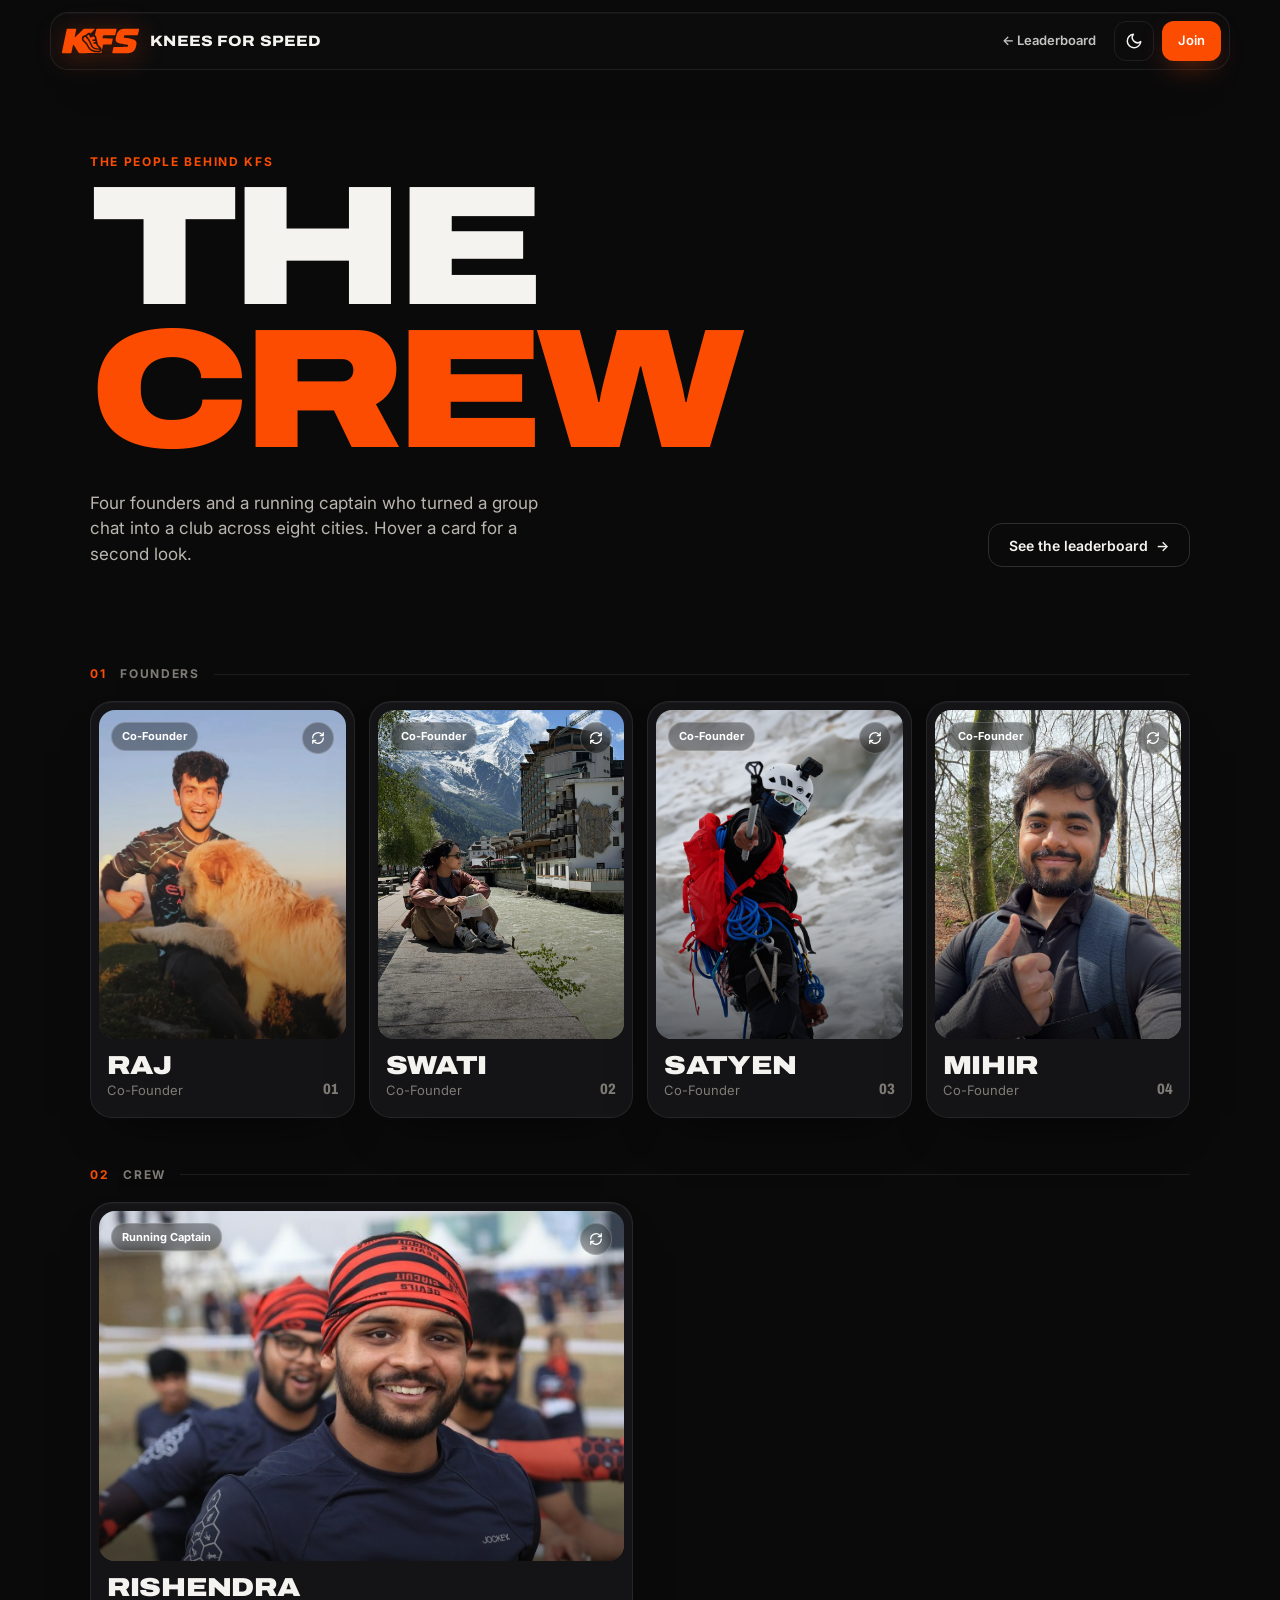
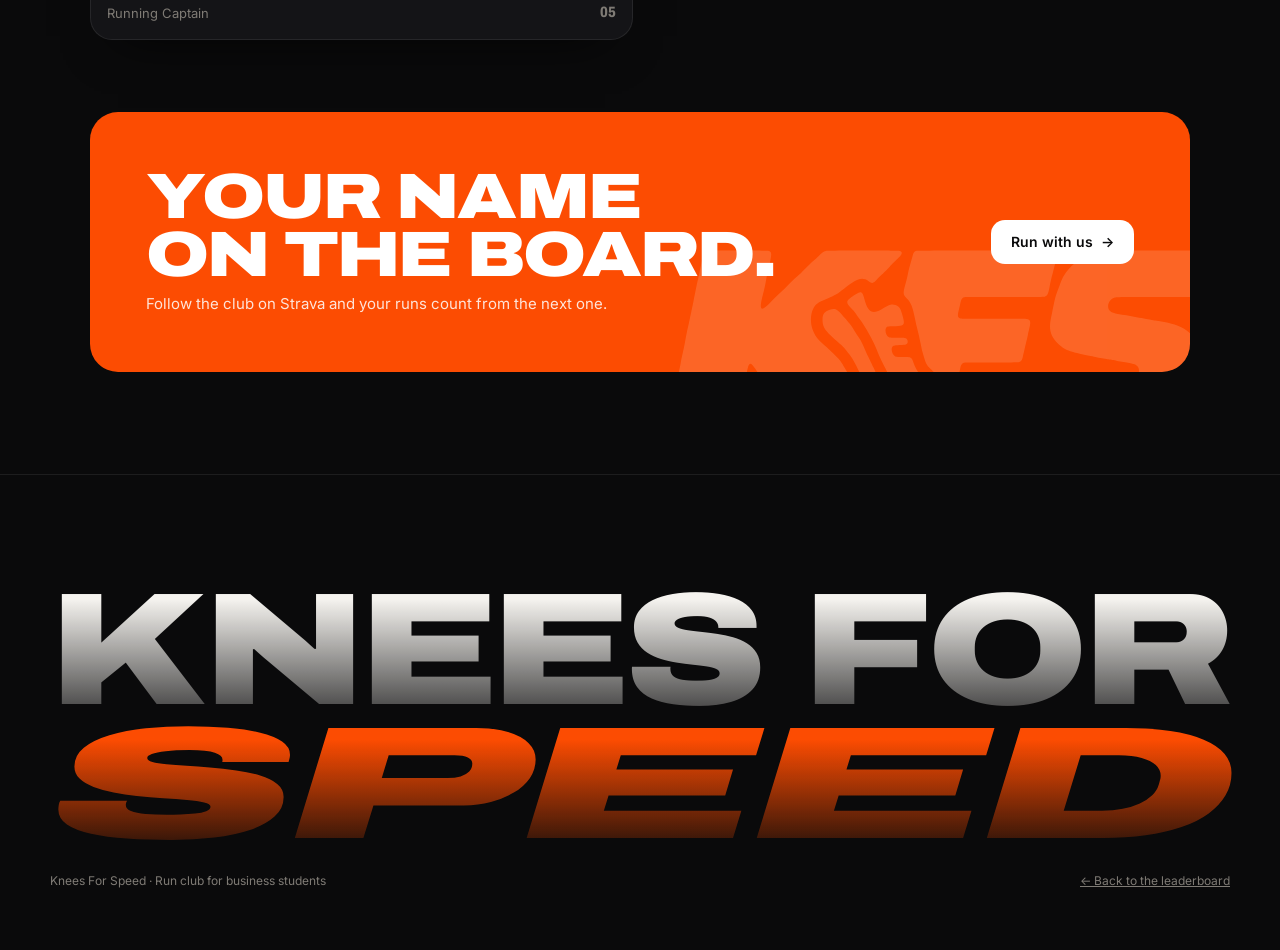
==== commit c42352b1: "Publish KFS 2.0 preview from 0699e08" ====
--- a/team.html
+++ b/team.html
@@ -35,7 +35,7 @@
 
 <header class="nav solid">
   <a class="brand" href="index.html" aria-label="Back to the leaderboard">
-    <img class="brand-logo" src="assets/brand/kfs-logo.svg" alt="KFS" width="80" height="26"><span class="brand-word">Knees For Speed</span><span class="brand-ver">2.0</span>
+    <img class="brand-logo" src="assets/brand/kfs-logo.svg" alt="KFS" width="80" height="26"><span class="brand-word">Knees For Speed</span>
   </a>
   <div class="nav-actions">
     <a class="nav-team" href="index.html">← Leaderboard</a>
--- a/assets/kfs2.css
+++ b/assets/kfs2.css
@@ -24,6 +24,17 @@
   --up: #3DDC84;
   --down: #FF5F57;
   --glass: rgba(14,14,16,.66);
+  /* hero: its own colour set so the nav and copy over it follow the theme */
+  --hero-bg: #0A0A0B;
+  --hero-ink: #FFFFFF;
+  --hero-ink-2: rgba(255,255,255,.78);
+  --hero-muted: rgba(255,255,255,.6);
+  --hero-glass: rgba(255,255,255,.08);
+  --hero-line: rgba(255,255,255,.16);
+  --hero-card-shadow: none;
+  --print-bg: #F5F3EF;
+  --print-ink: #6B665F;
+  --print-shadow: 0 50px 90px -40px rgba(0,0,0,.9), 0 0 0 1px rgba(255,255,255,.08);
   --shadow: 0 1px 0 rgba(255,255,255,.04) inset, 0 24px 48px -28px rgba(0,0,0,.8);
   --radius: 22px;
   --radius-sm: 14px;
@@ -54,6 +65,16 @@
   --up: #12A150;
   --down: #E5484D;
   --glass: rgba(250,248,244,.72);
+  --hero-bg: #F4F1EC;
+  --hero-ink: #161412;
+  --hero-ink-2: #4A4640;
+  --hero-muted: #75706A;
+  --hero-glass: rgba(255,255,255,.72);
+  --hero-line: rgba(24,18,10,.12);
+  --hero-card-shadow: 0 14px 30px -20px rgba(70,35,10,.35);
+  --print-bg: #1A1816;   /* an ink print on paper: the inverse of the dark theme's light print */
+  --print-ink: #A59F96;
+  --print-shadow: 0 40px 70px -34px rgba(90,40,10,.45), 0 2px 6px rgba(24,18,10,.12);
   --shadow: 0 1px 2px rgba(24,18,10,.04), 0 24px 48px -30px rgba(24,18,10,.25);
   color-scheme: light;
 }
@@ -83,6 +104,14 @@
 
 /* theme switch = circular reveal */
 ::view-transition-old(root), ::view-transition-new(root) { animation: none; mix-blend-mode: normal; }
+/* theme switch: the new theme shows through a soft-edged circle grown from the button (core.js animates size and position) */
+html.theme-bleed::view-transition-new(root) {
+  -webkit-mask: radial-gradient(closest-side, #000 72%, transparent) 0 0 / 0 0 no-repeat;
+  mask: radial-gradient(closest-side, #000 72%, transparent) 0 0 / 0 0 no-repeat;
+}
+.theme-flood { position: fixed; z-index: 1000; pointer-events: none; border-radius: 50%; will-change: transform; }
+html.theme-switching .theme-sun, html.theme-switching .theme-moon { animation: themeIcon .7s var(--ease); }
+@keyframes themeIcon { from { transform: rotate(-140deg) scale(.3); opacity: 0; } }
 
 /* ── scroll progress ───────────────────────────────────────── */
 .progress {
@@ -124,7 +153,7 @@
   border-color: var(--line);
   box-shadow: var(--shadow);
 }
-.nav:not(.scrolled):not(.solid) { color: #fff; }
+.nav:not(.scrolled):not(.solid) { color: var(--hero-ink); }
 .brand { display: flex; align-items: center; gap: 10px; text-decoration: none; flex-shrink: 0; }
 .brand-logo {
   display: block; height: 26px; width: auto;
@@ -134,7 +163,7 @@
 .brand:hover .brand-logo { transform: translateX(3px) skewX(-6deg); } /* a little lean forward, like a sprint start */
 .brand-word { font-family: var(--font-display); font-weight: 800; font-stretch: 112%; font-size: 15px; text-transform: uppercase; letter-spacing: .01em; white-space: nowrap; }
 .brand-ver { font-size: 10px; font-weight: 700; padding: 2px 6px; border-radius: 6px; background: var(--accent-soft); color: var(--accent); letter-spacing: .04em; }
-.nav:not(.scrolled):not(.solid) .brand-ver { background: rgba(255,255,255,.14); color: #fff; }
+.nav:not(.scrolled):not(.solid) .brand-ver { background: color-mix(in srgb, var(--hero-ink) 12%, transparent); color: var(--hero-ink); }
 
 .tabs {
   position: relative; display: flex; gap: 2px; margin: 0 auto;
@@ -142,7 +171,7 @@
   background: color-mix(in srgb, var(--surface-2) 80%, transparent);
   border: 1px solid var(--line);
 }
-.nav:not(.scrolled):not(.solid) .tabs { background: rgba(255,255,255,.08); border-color: rgba(255,255,255,.12); }
+.nav:not(.scrolled):not(.solid) .tabs { background: color-mix(in srgb, var(--hero-ink) 7%, transparent); border-color: color-mix(in srgb, var(--hero-ink) 12%, transparent); }
 .tab {
   position: relative; z-index: 1;
   padding: 7px 14px; border-radius: 9px;
@@ -152,13 +181,13 @@
 }
 .tab:hover { opacity: 1; }
 .tab[aria-selected="true"] { opacity: 1; color: var(--bg); }
-.nav:not(.scrolled):not(.solid) .tab[aria-selected="true"] { color: #0A0A0B; }
+.nav:not(.scrolled):not(.solid) .tab[aria-selected="true"] { color: var(--hero-bg); }
 .tabs-ind {
   position: absolute; top: 4px; bottom: 4px; left: 0; width: 0;
   border-radius: 9px; background: var(--text);
   transition: transform .45s var(--ease), width .45s var(--ease);
 }
-.nav:not(.scrolled):not(.solid) .tabs-ind { background: #fff; }
+.nav:not(.scrolled):not(.solid) .tabs-ind { background: var(--hero-ink); }
 .nav-actions { display: flex; align-items: center; gap: 8px; margin-left: auto; }
 .tabs + .nav-actions { margin-left: 0; }
 .icon-btn {
@@ -167,7 +196,8 @@
   border: 1px solid var(--line);
   transition: background .2s, transform .2s var(--ease);
 }
-.nav:not(.scrolled):not(.solid) .icon-btn { border-color: rgba(255,255,255,.18); }
+.nav:not(.scrolled):not(.solid) .icon-btn { border-color: color-mix(in srgb, var(--hero-ink) 18%, transparent); }
+.nav:not(.scrolled):not(.solid) .icon-btn:hover { background: color-mix(in srgb, var(--hero-ink) 10%, transparent); }
 .icon-btn:hover { background: var(--surface-2); }
 .icon-btn:active { transform: scale(.92); }
 .icon-btn svg { width: 18px; height: 18px; }
@@ -193,34 +223,25 @@
 .btn:hover .arrow { transform: translateX(3px); }
 .nav-team { opacity: .8; font-size: 13px; font-weight: 600; text-decoration: none; padding: 8px 10px; border-radius: 10px; }
 .nav-team:hover { opacity: 1; background: var(--surface-2); }
-.nav:not(.scrolled):not(.solid) .nav-team:hover { background: rgba(255,255,255,.1); }
+.nav:not(.scrolled):not(.solid) .nav-team:hover { background: color-mix(in srgb, var(--hero-ink) 10%, transparent); }
 
 /* ── hero ──────────────────────────────────────────────────── */
 .hero {
   position: relative; isolation: isolate; overflow: hidden;
-  min-height: 100vh; min-height: 100svh;
-  display: flex; flex-direction: column; justify-content: flex-end;
+  min-height: calc(100vh - 46px); min-height: calc(100svh - 46px);   /* the ticker shows on the first screen */
+  display: flex; flex-direction: column; justify-content: center;
   padding: 120px var(--gutter) clamp(28px, 6vh, 56px);
-  color: #fff; background: #0A0A0B;
-}
-.hero-media { position: absolute; inset: -6% 0 0; z-index: -2; will-change: transform; }
-.hero-media img { width: 100%; height: 100%; object-fit: cover; object-position: center 35%; filter: saturate(.85) contrast(1.05); opacity: .6; }
+  color: var(--hero-ink); background: var(--hero-bg);
+}
 .hero::before {
   content: ""; position: absolute; inset: 0; z-index: -1;
-  background:
-    radial-gradient(120% 70% at 15% 100%, rgba(252,76,2,.28), transparent 60%),
-    linear-gradient(180deg, rgba(10,10,11,.55) 0%, rgba(10,10,11,.15) 35%, rgba(10,10,11,.55) 70%, #0A0A0B 100%);
-}
-/* deep black fade in from the left and right edges (desktop/tablet only) */
-.hero::after {
-  content: ""; position: absolute; inset: 0; z-index: -1; pointer-events: none;
-  background: linear-gradient(90deg, #000 0%, rgba(0,0,0,.6) 5%, transparent 10%, transparent 90%, rgba(0,0,0,.6) 95%, #000 100%);
+  background: radial-gradient(55% 65% at 78% 45%, rgba(252,76,2,.22), transparent 65%), radial-gradient(70% 60% at 0% 100%, rgba(252,76,2,.14), transparent 60%);
 }
 .hero-inner { width: 100%; max-width: var(--wrap); margin: 0 auto; will-change: transform, opacity; }
 .live-chip {
   display: inline-flex; align-items: center; gap: 8px;
   padding: 7px 14px 7px 10px; border-radius: 99px;
-  background: rgba(255,255,255,.1); border: 1px solid rgba(255,255,255,.18);
+  background: var(--hero-glass); border: 1px solid var(--hero-line);
   -webkit-backdrop-filter: blur(10px); backdrop-filter: blur(10px);
   font-size: 12px; font-weight: 600; letter-spacing: .02em;
   margin-bottom: 22px;
@@ -247,7 +268,7 @@
   -webkit-tap-highlight-color: transparent;
 }
 .scroll-ring { position: absolute; inset: 0; width: 100%; height: 100%; animation: ring-spin 14s linear infinite; transition: transform .6s var(--ease); }
-.scroll-ring text { fill: rgba(255,255,255,.85); font-family: var(--font-display); font-weight: 800; font-stretch: 112%; font-size: 10.5px; letter-spacing: .12em; text-transform: uppercase; }
+.scroll-ring text { fill: color-mix(in srgb, var(--hero-ink) 85%, transparent); font-family: var(--font-display); font-weight: 800; font-stretch: 112%; font-size: 10.5px; letter-spacing: .12em; text-transform: uppercase; }
 .scroll-core {
   position: relative; display: grid; place-items: center;
   width: 58px; height: 58px; border-radius: 50%;
@@ -262,9 +283,9 @@
 @keyframes ring-spin { to { transform: rotate(360deg); } }
 @keyframes arrow-bob { 0%, 100% { transform: translateY(-3px); } 50% { transform: translateY(4px); } }
 @keyframes core-ping { from { transform: scale(.9); opacity: 1; } to { transform: scale(1.45); opacity: 0; } }
-.hero-sub { max-width: 460px; font-size: clamp(15px, 1.4vw, 18px); color: rgba(255,255,255,.78); }
+.hero-sub { max-width: 460px; font-size: clamp(15px, 1.4vw, 18px); color: var(--hero-ink-2); }
 .flags { display: flex; gap: 6px; margin-top: 14px; }
-.flags img { width: 24px; height: 17px; border-radius: 4px; object-fit: cover; box-shadow: 0 0 0 1px rgba(255,255,255,.2); transition: transform .3s var(--ease); }
+.flags img { width: 24px; height: 17px; border-radius: 4px; object-fit: cover; box-shadow: 0 0 0 1px color-mix(in srgb, var(--hero-ink) 18%, transparent); transition: transform .3s var(--ease); }
 .flags img:hover { transform: translateY(-3px) scale(1.12); }
 .hero-ctas { display: flex; gap: 10px; margin-top: 22px; flex-wrap: wrap; }
 .fade-up { opacity: 0; transform: translateY(16px); animation: fadeUp .9s var(--ease) forwards; animation-delay: var(--d, .6s); }
@@ -272,14 +293,14 @@
 
 .countdown {
   padding: 16px 18px; border-radius: 18px;
-  background: rgba(255,255,255,.08); border: 1px solid rgba(255,255,255,.16);
+  background: var(--hero-glass); border: 1px solid var(--hero-line); box-shadow: var(--hero-card-shadow);
   -webkit-backdrop-filter: blur(14px); backdrop-filter: blur(14px);
 }
-.countdown-label { font-size: 11px; font-weight: 600; letter-spacing: .12em; text-transform: uppercase; color: rgba(255,255,255,.65); margin-bottom: 8px; }
+.countdown-label { font-size: 11px; font-weight: 600; letter-spacing: .12em; text-transform: uppercase; color: var(--hero-muted); margin-bottom: 8px; }
 .cd { display: flex; gap: 6px; align-items: flex-start; }
 .cd-unit { text-align: center; min-width: 52px; }
 .cd-val { display: block; font-family: var(--font-display); font-weight: 800; font-stretch: 80%; font-size: 36px; line-height: 1; font-variant-numeric: tabular-nums; }
-.cd-lbl { display: block; font-size: 10px; color: rgba(255,255,255,.55); margin-top: 4px; letter-spacing: .08em; text-transform: uppercase; }
+.cd-lbl { display: block; font-size: 10px; color: var(--hero-muted); margin-top: 4px; letter-spacing: .08em; text-transform: uppercase; }
 .cd-sep { font-family: var(--font-display); font-size: 28px; line-height: 1.1; opacity: .35; }
 
 /* ── marquee ───────────────────────────────────────────────── */
@@ -305,7 +326,7 @@
 .view { display: none; }
 .view.active { display: block; animation: viewIn .6s var(--ease); }
 @keyframes viewIn { from { opacity: 0; transform: translateY(14px); } }
-.view-head { display: flex; align-items: flex-end; justify-content: space-between; gap: 20px; margin-bottom: 14px; flex-wrap: wrap; }
+.view-head { display: flex; align-items: flex-end; justify-content: space-between; gap: 20px; margin-bottom: 20px; flex-wrap: wrap; }
 .h2.h2-date { font-size: clamp(28px, 3.2vw, 44px); } /* week date titles: compact so stats + podium fit one screen */
 .eyebrow {
   display: inline-flex; align-items: center; gap: 8px;
@@ -325,6 +346,10 @@
 .head-meta { color: var(--muted); font-size: 13px; text-align: right; }
 .head-meta strong { color: var(--text); font-weight: 600; }
 .section-gap { height: 18px; }
+
+/* headings break into even lines; body copy avoids one-word last lines */
+.h2, .sec-title, .earth-title, .footer-cta, .flex-title, .sheet-title, .team-title, .club-week { text-wrap: balance; }
+.lede, .hero-sub, .flex-sub, .sheet-sub, .team-intro p, .empty-state p { text-wrap: pretty; }
 
 /* ── section rhythm: headers, bands, spacing ──────────────── */
 .sec-head { display: flex; align-items: center; gap: 14px; margin-bottom: 18px; }
@@ -355,6 +380,7 @@
   color: transparent; -webkit-text-stroke: 1px var(--line-2); pointer-events: none; user-select: none;
 }
 .band .sec-head { position: relative; }
+.band .sec-meta { padding: 4px 12px; border-radius: 99px; background: var(--band); border: 1px solid var(--line); color: var(--text-2); }
 .flat-sec { margin-top: 40px; }
 
 /* reveal */
@@ -671,10 +697,10 @@
 .ind-ups span:last-child { color: var(--muted); font-variant-numeric: tabular-nums; }
 .club-grid { display: grid; grid-template-columns: 1fr 1fr; gap: 12px; }
 .club { padding: 28px; display: flex; align-items: center; justify-content: space-between; gap: 20px; }
-.club-val { font-size: clamp(56px, 7vw, 92px); line-height: .9; }
+.club-val { font-size: clamp(48px, 6vw, 84px); line-height: .9; }
 .club-val small { font-size: .3em; color: var(--muted); font-stretch: 100%; margin-left: 4px; }
 .club-lbl { font-size: 12px; font-weight: 700; letter-spacing: .1em; text-transform: uppercase; color: var(--accent); }
-.club-week { font-family: var(--font-display); font-weight: 800; font-stretch: 112%; font-size: 20px; text-transform: uppercase; margin-top: 6px; }
+.club-week { font-family: var(--font-display); font-weight: 800; font-stretch: 112%; font-size: clamp(16px, 1.6vw, 20px); text-transform: uppercase; margin-top: 6px; white-space: nowrap; }
 .club-sub { color: var(--muted); font-size: 13px; }
 .rules { margin-top: 28px; border-radius: var(--radius-sm); border: 1px solid var(--line); background: var(--surface); }
 .rules summary { cursor: pointer; padding: 14px 18px; font-weight: 600; font-size: 14px; list-style: none; display: flex; justify-content: space-between; }
@@ -684,10 +710,12 @@
 .rules-body { padding: 0 18px 18px; color: var(--text-2); font-size: 13px; display: grid; gap: 6px; }
 
 /* ── footer ────────────────────────────────────────────────── */
-.footer { position: relative; overflow: hidden; border-top: 1px solid var(--line); margin-top: clamp(64px, 8vw, 112px); padding: 48px var(--gutter) 120px; }
+.footer { position: relative; overflow: hidden; border-top: 1px solid var(--line); margin-top: clamp(64px, 8vw, 112px); padding: 48px var(--gutter) 64px; }
+/* when a view ends on a tinted band, the band's edge is the divider: no second hairline, no empty strip */
+.main:has(.view.active > .band:last-child, .view.active > [data-league]:last-child > .band:last-child) + .footer { margin-top: 0; border-top: 0; padding-top: clamp(56px, 7vw, 88px); }
 .footer-inner { max-width: var(--wrap); margin: 0 auto; }
-.footer-top { display: flex; justify-content: space-between; gap: 24px; flex-wrap: wrap; align-items: flex-start; }
-.footer-cta { font-family: var(--font-display); font-weight: 900; font-stretch: 118%; font-size: clamp(28px, 4vw, 48px); text-transform: uppercase; line-height: .95; letter-spacing: -.02em; max-width: 560px; }
+.footer-top { display: flex; justify-content: space-between; gap: 24px; flex-wrap: wrap; align-items: flex-end; }
+.footer-cta { font-family: var(--font-display); font-weight: 900; font-stretch: 118%; font-size: clamp(28px, 4vw, 48px); text-transform: uppercase; line-height: .95; letter-spacing: -.02em; max-width: 760px; }
 .footer-links { display: flex; gap: 8px; flex-wrap: wrap; }
 .footer-word {
   font-family: var(--font-display); font-weight: 900; font-stretch: 125%;
@@ -739,6 +767,47 @@
 .sheet-close { position: absolute; top: 16px; right: 16px; }
 .sheet-title { font-family: var(--font-display); font-weight: 900; font-stretch: 118%; font-size: 34px; text-transform: uppercase; line-height: .95; letter-spacing: -.02em; }
 .sheet-sub { color: var(--muted); font-size: 14px; margin: 8px 0 20px; }
+.share-sheet { width: min(440px, 100%); }
+.share-preview { position: relative; display: flex; justify-content: center; touch-action: pan-y; user-select: none; -webkit-user-select: none; }
+.share-arrow {
+  position: absolute; z-index: 1; top: 50%; translate: 0 -50%;
+  width: 42px; height: 42px; border-radius: 50%;
+  background: var(--surface-2); border: 1px solid var(--line-2); box-shadow: var(--shadow);
+}
+.share-arrow.prev { left: 0; }
+.share-arrow.next { right: 0; }
+.share-arrow[hidden] { display: none; }
+.share-arrow svg { width: 18px; height: 18px; }
+.share-pager { display: flex; align-items: center; justify-content: center; gap: 10px; margin-top: 12px; font-size: 11px; font-weight: 700; letter-spacing: .1em; text-transform: uppercase; color: var(--muted); }
+.share-dots { display: flex; gap: 6px; }
+.share-dots button { width: 8px; height: 8px; padding: 0; border: 0; border-radius: 99px; background: var(--line-2); cursor: pointer; transition: width .3s var(--ease), background .3s; }
+.share-dots button.on { width: 22px; background: var(--accent); }
+.share-preview img { display: block; width: auto; max-width: calc(100% - 108px); height: auto; max-height: min(60vh, calc(90vh - 330px)); border-radius: 16px; border: 1px solid var(--line); box-shadow: 0 20px 40px -24px rgba(0,0,0,.6); }
+.share-actions { display: flex; gap: 8px; margin-top: 14px; }
+.share-actions .btn { flex: 1; gap: 8px; padding: 0 12px; min-width: 0; }
+.share-actions [data-share-native] { flex: 1.4; }
+.share-actions .btn[hidden] { display: none; }
+.share-actions svg { width: 18px; height: 18px; flex: none; }
+.share-note { min-height: 20px; margin-top: 10px; text-align: center; font-size: 13px; color: var(--muted); }
+.head-side { display: flex; align-items: flex-end; gap: 16px; }
+.share-seg { display: flex; margin: 0 0 14px; }
+.share-seg[hidden] { display: none; }
+.share-seg button { flex: 1; }
+.share-actions .btn:disabled { opacity: .5; pointer-events: none; }
+/* "Flex your week": the two share buttons, just below the full leaderboard */
+.flex-strip {
+  display: flex; align-items: center; justify-content: space-between; gap: 18px 24px; flex-wrap: wrap;
+  margin-top: 20px; padding: 22px 24px; border-radius: var(--radius);
+  border: 1px solid color-mix(in srgb, var(--accent) 35%, var(--line));
+  background: radial-gradient(120% 160% at 0% 0%, var(--accent-soft), transparent 60%), var(--surface);
+}
+.flex-title { font-family: var(--font-display); font-weight: 900; font-stretch: 118%; font-size: clamp(22px, 2.6vw, 30px); line-height: 1; text-transform: uppercase; letter-spacing: -.01em; }
+.flex-sub { color: var(--muted); font-size: 14px; margin-top: 6px; }
+.flex-btns { display: flex; gap: 10px; flex-wrap: wrap; }
+.flex-btns .btn { gap: 8px; }
+.flex-btns svg { width: 18px; height: 18px; }
+.share-btn { gap: 8px; }
+.share-btn svg { width: 16px; height: 16px; }
 .join-opt {
   display: flex; align-items: center; gap: 14px; padding: 14px; margin-top: 8px;
   border-radius: 16px; border: 1px solid var(--line); background: var(--surface-2); text-decoration: none;
@@ -847,19 +916,27 @@
 /* hold the nav logo and the hero's own entrance until the intro hands over */
 html.intro .brand-logo { opacity: 0; }
 html.intro:not(.intro-leaving) .hero .ch,
-html.intro:not(.intro-leaving) .hero .fade-up { animation-play-state: paused; }
+html.intro:not(.intro-leaving) .hero .fade-up,
+html.intro:not(.intro-leaving) .hero-frame { animation-play-state: paused; }
 
 /* ── responsive ────────────────────────────────────────────── */
 @media (max-width: 980px) {
   .tabs { display: none; }
   .nav-actions { margin-left: auto !important; }
   .tabbar { display: grid; }
-  .footer { padding-bottom: 130px; }
+  .footer { padding-bottom: calc(100px + env(safe-area-inset-bottom)); }   /* clears the tab bar */
   .hero { padding-bottom: calc(100px + env(safe-area-inset-bottom)); }   /* keep CTAs clear of the tab bar */
   .bento { grid-template-columns: repeat(2, minmax(0, 1fr)); }
   .ind-grid { grid-template-columns: repeat(2, minmax(0, 1fr)); }
   .team-grid, .crew-grid { grid-template-columns: repeat(2, minmax(0, 1fr)); }
   .detail { grid-template-columns: 1fr; padding-left: 18px; }
+  .club { flex-direction: column; align-items: flex-start; gap: 14px; }
+  .club-week { white-space: normal; }
+}
+@media (min-width: 641px) {
+  .crew-grid .member:only-child { grid-column: span 2; }
+  .crew-grid .member:only-child .member-photos { aspect-ratio: 3 / 2; }
+  .crew-grid .member:only-child .member-photos img { object-position: center 25%; }
 }
 /* tablet only: one row of four stat tiles under the full-width distance card */
 @media (min-width: 641px) and (max-width: 980px) {
@@ -872,6 +949,7 @@
   .sec-head { gap: 10px; }
   .sec-title { white-space: normal; min-width: 0; line-height: 1.05; }
   .sec-rule { min-width: 12px; }
+  .band .sec-meta { padding: 3px 9px; font-size: 12px; }
   body { font-size: 14px; }
   /* docked header on phones: flush to the top edge, full width */
   .nav {
@@ -884,8 +962,7 @@
   .brand-word { display: none; }
   .nav-team { display: none; }
   .nav .btn { height: 38px; padding: 0 14px; }
-  .hero { padding-top: 100px; padding-bottom: calc(92px + env(safe-area-inset-bottom)); }
-  .hero::after { display: none; }
+  .hero { padding-top: 76px; padding-bottom: calc(92px + env(safe-area-inset-bottom)); }
   .hero-title { font-size: 15vw; font-stretch: 100%; }
   .hero-bottom { display: flex; flex-direction: column; align-items: stretch; gap: 20px; }
   .scroll-badge { order: 3; align-self: center; width: 96px; height: 96px; margin: 0; }
@@ -899,35 +976,62 @@
   .marquee { padding: 11px 0; }
   .main { padding-top: 56px; min-height: 0; }
   .meta-winner { display: none; }   /* the podium right below already shows the winner */
-  .view-head { margin-bottom: 20px; }
-  .h2.h2-date { font-size: clamp(34px, 6vw, 72px); }
-  .head-meta { text-align: left; }
-  .tile { padding: 16px; min-height: 112px; }
-  .tile.big { padding: 20px; }
-  .tile-val { font-size: 34px; }
-  .tile.big .tile-val { font-size: 64px; }
-  .ring { width: 88px; height: 88px; }
-  /* podium: winner gets a full-width card, 2nd and 3rd share the row below */
-  .podium { grid-template-columns: 1fr 1fr; grid-template-areas: "first first" "second third"; align-items: stretch; gap: 10px; }
-  .pod { padding: 16px; border-radius: 18px; min-height: 0; }
+  /* ── screenshot frame: week title → top 3 fills one phone screen ──────────
+     app.js sets --fx on the week views: the room left between the podium and
+     the tab bar. It's shared out across the gaps, the bar chart and the podium
+     cards (shares add up to 1), so the top 3 always ends just above the tab bar. */
+  .view-head { margin-bottom: max(8px, calc(14px + var(--fx, 0px) * .08)); gap: 4px; }
+  .view-head > div:first-child { flex: 1 1 100%; min-width: 0; }
+  .h2.h2-date { white-space: nowrap; font-size: 28px; }   /* app.js fits it to the column */
+  .head-meta { text-align: left; font-size: 12px; }
+  .head-meta br { display: none; }
+  .view-head { position: relative; }
+  .share-btn { position: absolute; top: -9px; right: 0; height: 32px; padding: 0 12px 0 10px; border-radius: 99px; }
+  .view-head .eyebrow { min-height: 32px; margin-bottom: 8px; padding-top: 0; }   /* the pill gets its own row above the date */
+  .share-sheet .sheet-title { font-size: 26px; }
+  .share-sheet .sheet-sub { margin-bottom: 14px; }
+  .share-preview img { max-height: min(52vh, calc(88vh - 330px)); }   /* leaves room for the switch, pager and buttons */
+  .bento { grid-template-columns: repeat(2, minmax(0, 1fr)); gap: 0; }
+  .tile { min-height: 0; }
+  .tile.big { grid-column: 1 / -1; grid-row: auto; padding: 16px 18px 14px; margin-bottom: max(8px, calc(10px + var(--fx, 0px) * .04)); }
+  .tile.big .tile-val { font-size: 56px; margin-top: 4px; }
+  .tile.big .tile-sub { margin-top: 4px; }
+  .ring { width: 72px; height: 72px; }
+  .spark-area { margin-top: 14px; height: max(24px, calc(40px + var(--fx, 0px) * .26)); }
+  /* the four small stats: one joined 2×2 card, every label and detail kept */
+  .tile:not(.big) { padding: max(7px, calc(11px + var(--fx, 0px) * .02)) 13px; border-radius: 0; box-shadow: none; justify-content: flex-start; }
+  .bento > :nth-child(1 of .tile:not(.big)) { border-radius: 16px 0 0 0; }
+  .bento > :nth-child(2 of .tile:not(.big)) { border-radius: 0 16px 0 0; border-left-width: 0; }
+  .bento > :nth-child(3 of .tile:not(.big)) { border-radius: 0 0 0 16px; border-top-width: 0; }
+  .bento > :nth-child(4 of .tile:not(.big)) { border-radius: 0 0 16px 0; border-left-width: 0; border-top-width: 0; }
+  .tile:not(.big) .tile-lbl { font-size: 10px; letter-spacing: .05em; white-space: nowrap; }
+  .tile:not(.big) .tile-val { font-size: 25px; margin-top: 5px; white-space: nowrap; }
+  .tile:not(.big) .tile-sub { font-size: 10.5px; margin-top: 3px; white-space: nowrap; overflow: hidden; text-overflow: ellipsis; }
+  /* podium: winner full width, 2nd and 3rd side by side, avatar beside the name */
+  .podium { grid-template-columns: 1fr 1fr; grid-template-areas: "first first" "second third"; align-items: stretch; gap: max(8px, calc(10px + var(--fx, 0px) * .04)) 10px; margin-top: max(8px, calc(10px + var(--fx, 0px) * .04)); }
+  .pod { padding: max(6px, calc(13px + var(--fx, 0px) * .11)) 16px; border-radius: 18px; min-height: 0; }
   .pod-1 { grid-area: first; } .pod-2 { grid-area: second; } .pod-3 { grid-area: third; }
-  .pod-2, .pod-3 { min-height: 172px; }
-  .pod-rank { font-size: 76px; top: -10px; bottom: auto; right: -2px; }
-  .pod-medal { font-size: 10px; padding: 3px 9px; }
-  .av-lg, .pod .av-lg { width: 44px; height: 44px; font-size: 15px; }
-  .pod-name { font-size: 17px; }
-  .pod-km { font-size: 28px; }
-  .pod-meta { font-size: 11px; }
-  .pod-1:not(.pod-empty) {
-    display: grid; grid-template-columns: 60px minmax(0, 1fr); column-gap: 14px; row-gap: 3px; align-items: center;
-    grid-template-areas: "medal medal" "av name" "av km" "av meta"; padding: 18px 20px 20px;
+  .pod:not(.pod-empty) {
+    display: grid; grid-template-columns: minmax(0, 1fr) auto; column-gap: 8px; row-gap: 2px; align-items: center; align-content: center;
+    grid-template-areas: "medal av" "name name" "km km" "meta meta";
   }
-  .pod-1 .pod-medal { grid-area: medal; justify-self: start; margin-bottom: 12px; }
-  .pod-1 .av, .pod-1 .av-lg { grid-area: av; margin: 0; width: 60px; height: 60px; font-size: 19px; }
-  .pod-1 .pod-name { grid-area: name; font-size: 22px; align-self: end; }
-  .pod-1 .pod-km { grid-area: km; font-size: 36px; margin-top: 2px; }
-  .pod-1 .pod-meta { grid-area: meta; align-self: start; font-size: 12px; }
-  .pod-1 .pod-rank { font-size: 150px; top: auto; bottom: -34px; right: 10px; }
+  .pod-medal { grid-area: medal; justify-self: start; margin: 0; font-size: 10px; padding: 3px 9px; }
+  .pod .av, .pod .av-lg { grid-area: av; margin: 0 0 6px; width: 34px; height: 34px; font-size: 12px; }
+  .pod-name { grid-area: name; font-size: 16px; align-self: end; white-space: nowrap; overflow: hidden; text-overflow: ellipsis; }
+  .pod-km { grid-area: km; font-size: 26px; margin-top: 0; align-self: start; }
+  .pod-meta { grid-area: meta; font-size: 11px; margin-top: 4px; white-space: nowrap; overflow: hidden; text-overflow: ellipsis; }
+  .pod-rank { font-size: 56px; top: auto; bottom: -10px; right: 4px; }   /* small enough to clear the meta line */
+  .pod-1:not(.pod-empty) { grid-template-columns: 58px minmax(0, 1fr); column-gap: 16px; grid-template-areas: "av medal" "av name" "av km" "av meta"; padding-inline: 18px; padding-block: max(6px, calc(13px + var(--fx, 0px) * .12)); }
+  .pod-1 .pod-medal { margin-bottom: 6px; }
+  .pod-1 .av, .pod-1 .av-lg { width: 54px; height: 54px; font-size: 18px; margin: 0; }
+  .pod-1 .pod-name { font-size: 22px; }
+  .pod-1 .pod-km { font-size: 35px; }
+  .pod-1 .pod-meta { margin-top: 4px; font-size: 12px; }
+  .pod-1 .pod-rank { font-size: 132px; top: auto; bottom: -30px; right: 8px; }
+  .flex-strip { margin-top: 14px; padding: 20px; }
+  .flex-btns { width: 100%; flex-direction: column; }
+  .flex-btns .btn { width: 100%; }
+  #view-week .band, #view-last .band { margin-top: 48px; }
   .board-tools { padding: 10px; }
   .search { flex-basis: 100%; }
   .board-head { display: none; }
@@ -989,6 +1093,21 @@
   .crew-grid .member-photos { aspect-ratio: 4 / 3; }
   .join-band::before { width: 320px; bottom: -12%; }
 }
+/* short phones: a slightly tighter screenshot frame so the top 3 still clears the tab bar */
+@media (max-width: 640px) and (max-height: 820px) {
+  .tile.big { padding: 13px 16px 11px; }
+  .tile.big .tile-val { font-size: 48px; }
+  .ring { width: 62px; height: 62px; }
+  .spark-area { margin-top: 10px; }
+  .tile:not(.big) { padding-block: 7px 8px; }
+  .tile:not(.big) .tile-val { font-size: 23px; margin-top: 3px; }
+  .pod .av, .pod .av-lg { width: 30px; height: 30px; font-size: 11px; margin-bottom: 4px; }
+  .pod-name { font-size: 15px; }
+  .pod-meta { margin-top: 2px; }
+  .pod-1 .av, .pod-1 .av-lg { width: 48px; height: 48px; font-size: 16px; }
+  .pod-1 .pod-km { font-size: 31px; }
+  .pod-km { font-size: 24px; }
+}
 @media (hover: none) {
   .spot::before, .spot::after { display: none; }
   .row-main:hover { background: transparent; }
@@ -1001,3 +1120,95 @@
   .hero-title .ch, .team-title .ch { transform: none; }
   .fade-up, .reveal { opacity: 1; transform: none; }
 }
+
+
+/* ── hero photo: the group shot uncropped, as a tilted print beside the title ──
+   (a full-screen crop of this photo cut through faces on every screen size) */
+.hero-frame {
+  position: relative; margin: 0; padding: 12px 12px 0; border-radius: 10px;
+  background: var(--print-bg); transform: rotate(2.5deg);
+  box-shadow: var(--print-shadow);
+  animation: frameIn 1.1s var(--ease) .35s both;
+}
+@keyframes frameIn { from { opacity: 0; transform: rotate(9deg) translateY(48px) scale(.94); } }
+.hero-frame img { display: block; width: 100%; height: auto; aspect-ratio: 1079 / 841; object-fit: cover; border-radius: 4px; }
+.hero-frame figcaption { display: flex; justify-content: space-between; gap: 12px; padding: 13px 4px 15px; font: 700 12px var(--font-body); letter-spacing: .1em; text-transform: uppercase; color: var(--print-ink); }
+.frame-sticker {
+  position: absolute; top: -24px; right: -20px; transform: rotate(9deg);
+  padding: 12px 16px; border-radius: 16px; background: var(--accent); color: #fff; text-align: center;
+  font: 800 11px var(--font-body); letter-spacing: .08em; text-transform: uppercase; line-height: 1.15;
+  box-shadow: 0 16px 30px -12px rgba(252,76,2,.9);
+}
+.frame-sticker b { display: block; font-family: var(--font-display); font-stretch: 80%; font-weight: 800; font-size: 30px; letter-spacing: -.01em; line-height: 1; }
+
+/* desktop: copy on the left, photo on the right */
+@media (min-width: 981px) {
+  .hero-inner {
+    display: grid; grid-template-columns: minmax(0, 1fr) minmax(0, .9fr); column-gap: clamp(40px, 6vw, 96px);
+    grid-template-areas: "chip frame" "title frame" "bottom frame"; align-content: center;
+  }
+  .live-chip { grid-area: chip; justify-self: start; align-self: end; }
+  .hero-title { grid-area: title; align-self: start; }
+  .hero-bottom { grid-area: bottom; align-self: start; grid-template-columns: auto auto; justify-content: start; grid-template-areas: "text" "cd"; align-items: center; gap: 22px 28px; }
+  .hero-bottom > div:first-child { grid-area: text; }
+  .hero-bottom > .countdown { grid-area: cd; justify-self: start; }
+  .hero-frame { grid-area: frame; align-self: center; }
+}
+/* tablet: one column, the photo under the title */
+@media (max-width: 980px) {
+  .hero-frame { margin: 30px auto 6px; max-width: 560px; }
+}
+/* phones */
+@media (max-width: 640px) {
+  .live-chip { margin-bottom: 12px; }
+  .hero-title { max-width: 84%; }   /* the photo carries the weight */
+  .hero-frame { margin: 26px 4px 0; padding: 8px 8px 0; transform: rotate(-2deg); }   /* room for the sticker under the title */
+  .hero-frame figcaption { padding: 9px 2px 11px; font-size: 9.5px; }
+  .frame-sticker { top: -10px; right: -6px; padding: 8px 11px; font-size: 9px; }
+  .frame-sticker b { font-size: 22px; }
+  .flags { display: none; }
+  .scroll-badge { display: none; }   /* the tab bar already leads to the board */
+  .hero-bottom { gap: 14px; margin-top: 18px; }
+}
+/* short phones: a smaller print so the countdown still clears the tab bar */
+@media (max-width: 640px) and (max-height: 820px) {
+  .hero-title { max-width: 76%; }
+  .hero-frame { width: 86%; margin: 22px auto 0; }
+  .hero-sub { font-size: 14px; }
+  .hero-bottom { margin-top: 14px; gap: 12px; }
+}
+
+/* ── light-theme hero: the hero is a track infield. Lanes curve round the print,
+   with lane numbers and an orange start line. (Dark theme keeps the light print on black.) */
+:root[data-theme="light"] .hero::before {
+  background: url("data:image/svg+xml,%3Csvg xmlns='http://www.w3.org/2000/svg' viewBox='0 0 1440 900'%3E%3Cg fill='none' stroke='%23161412' stroke-opacity='.11' stroke-width='2'%3E%3Cpath d='M-20 200 H1000 A250 250 0 0 1 1000 700 H-20'/%3E%3Cpath d='M-20 166 H1000 A284 284 0 0 1 1000 734 H-20'/%3E%3Cpath d='M-20 132 H1000 A318 318 0 0 1 1000 768 H-20'/%3E%3Cpath d='M-20 98 H1000 A352 352 0 0 1 1000 802 H-20'/%3E%3Cpath d='M-20 64 H1000 A386 386 0 0 1 1000 836 H-20'/%3E%3Cpath d='M-20 30 H1000 A420 420 0 0 1 1000 870 H-20'/%3E%3Cpath d='M-20 -4 H1000 A454 454 0 0 1 1000 904 H-20'/%3E%3C/g%3E%3Cg font-family='Helvetica Neue,Arial,sans-serif' font-weight='800' fill='%23161412' text-anchor='middle' font-size='20' fill-opacity='.28'%3E%3Ctext x='38' y='724'%3E1%3C/text%3E%3Ctext x='38' y='758'%3E2%3C/text%3E%3Ctext x='38' y='792'%3E3%3C/text%3E%3Ctext x='38' y='826'%3E4%3C/text%3E%3Ctext x='38' y='860'%3E5%3C/text%3E%3Ctext x='38' y='894'%3E6%3C/text%3E%3C/g%3E%3Cpath d='M66 700 V904' stroke='%23FC4C02' stroke-width='5' stroke-opacity='.85'/%3E%3C/svg%3E") right center / cover no-repeat, radial-gradient(55% 65% at 78% 45%, rgba(252,76,2,.08), transparent 65%);
+}
+:root[data-theme="light"] .frame-sticker { box-shadow: 0 14px 26px -12px rgba(252,76,2,.6); }
+@media (min-width: 641px) and (max-width: 980px) {
+  :root[data-theme="light"] .hero::before {
+    background: url("data:image/svg+xml,%3Csvg xmlns='http://www.w3.org/2000/svg' viewBox='0 0 820 1180'%3E%3Cg fill='none' stroke='%23161412' stroke-opacity='.11' stroke-width='2'%3E%3Cpath d='M-20 225.0 H620 A175.0 175.0 0 0 1 620 575.0 H-20'/%3E%3Cpath d='M-20 207.5 H620 A192.5 192.5 0 0 1 620 592.5 H-20'/%3E%3Cpath d='M-20 190.0 H620 A210.0 210.0 0 0 1 620 610.0 H-20'/%3E%3Cpath d='M-20 172.5 H620 A227.5 227.5 0 0 1 620 627.5 H-20'/%3E%3Cpath d='M-20 155.0 H620 A245.0 245.0 0 0 1 620 645.0 H-20'/%3E%3Cpath d='M-20 137.5 H620 A262.5 262.5 0 0 1 620 662.5 H-20'/%3E%3Cpath d='M-20 120.0 H620 A280.0 280.0 0 0 1 620 680.0 H-20'/%3E%3C/g%3E%3Cg font-family='Helvetica Neue,Arial,sans-serif' font-weight='800' fill='%23161412' text-anchor='end' font-size='13' fill-opacity='.3'%3E%3Ctext x='610' y='221'%3E1%3C/text%3E%3Ctext x='610' y='204'%3E2%3C/text%3E%3Ctext x='610' y='186'%3E3%3C/text%3E%3Ctext x='610' y='169'%3E4%3C/text%3E%3Ctext x='610' y='151'%3E5%3C/text%3E%3Ctext x='610' y='134'%3E6%3C/text%3E%3C/g%3E%3Cpath d='M620 120.0 V225' stroke='%23FC4C02' stroke-width='4' stroke-opacity='.9'/%3E%3C/svg%3E") left top / 100% auto no-repeat, radial-gradient(90% 40% at 55% 45%, rgba(252,76,2,.09), transparent 70%);
+  }
+}
+@media (max-width: 640px) {
+  :root[data-theme="light"] .hero::before {
+    background: url("data:image/svg+xml,%3Csvg xmlns='http://www.w3.org/2000/svg' viewBox='0 0 390 844'%3E%3Cg fill='none' stroke='%23161412' stroke-opacity='.12' stroke-width='1.5'%3E%3Cpath d='M-20 165 H300 A85 85 0 0 1 300 335'/%3E%3Cpath d='M-20 151 H300 A99 99 0 0 1 300 349'/%3E%3Cpath d='M-20 137 H300 A113 113 0 0 1 300 363'/%3E%3Cpath d='M-20 123 H300 A127 127 0 0 1 300 377'/%3E%3Cpath d='M-20 109 H300 A141 141 0 0 1 300 391'/%3E%3Cpath d='M-20 95 H300 A155 155 0 0 1 300 405'/%3E%3Cpath d='M-20 81 H300 A169 169 0 0 1 300 419'/%3E%3C/g%3E%3Cg font-family='Helvetica Neue,Arial,sans-serif' font-weight='800' fill='%23161412' text-anchor='middle' font-size='10' fill-opacity='.3'%3E%3Ctext x='288' y='162'%3E1%3C/text%3E%3Ctext x='288' y='148'%3E2%3C/text%3E%3Ctext x='288' y='134'%3E3%3C/text%3E%3Ctext x='288' y='120'%3E4%3C/text%3E%3Ctext x='288' y='106'%3E5%3C/text%3E%3Ctext x='288' y='92'%3E6%3C/text%3E%3C/g%3E%3Cpath d='M300 81 V165' stroke='%23FC4C02' stroke-width='3' stroke-opacity='.9'/%3E%3C/svg%3E") left top / 100% auto no-repeat, radial-gradient(95% 42% at 60% 46%, rgba(252,76,2,.1), transparent 70%);
+  }
+}
+
+/* phones and tablets: the tab bar covers the bottom, so the hero stops above it and the ticker sits just over the bar */
+@media (max-width: 980px) {
+  .hero { min-height: calc(100svh - 46px - 86px - env(safe-area-inset-bottom)); padding-bottom: 36px; }
+}
+@media (max-width: 640px) {
+  .hero { padding-top: 68px; padding-bottom: 28px; }
+  .hero-frame { width: 88%; margin: 22px auto 0; }
+  .hero-bottom { margin-top: 14px; gap: 10px; }
+}
+@media (max-width: 640px) and (max-height: 820px) {
+  .hero-frame { width: 72%; }
+}
+
+/* share: an orange-tinted pill, the one accent in the heading row */
+.share-btn { border: 0; background: var(--accent-soft); color: var(--accent); font-weight: 700; transition: background .2s, transform .2s var(--ease); }
+.share-btn:hover { background: color-mix(in srgb, var(--accent) 20%, transparent); }
+.share-btn svg { width: 15px; height: 15px; stroke-width: 2.4; }
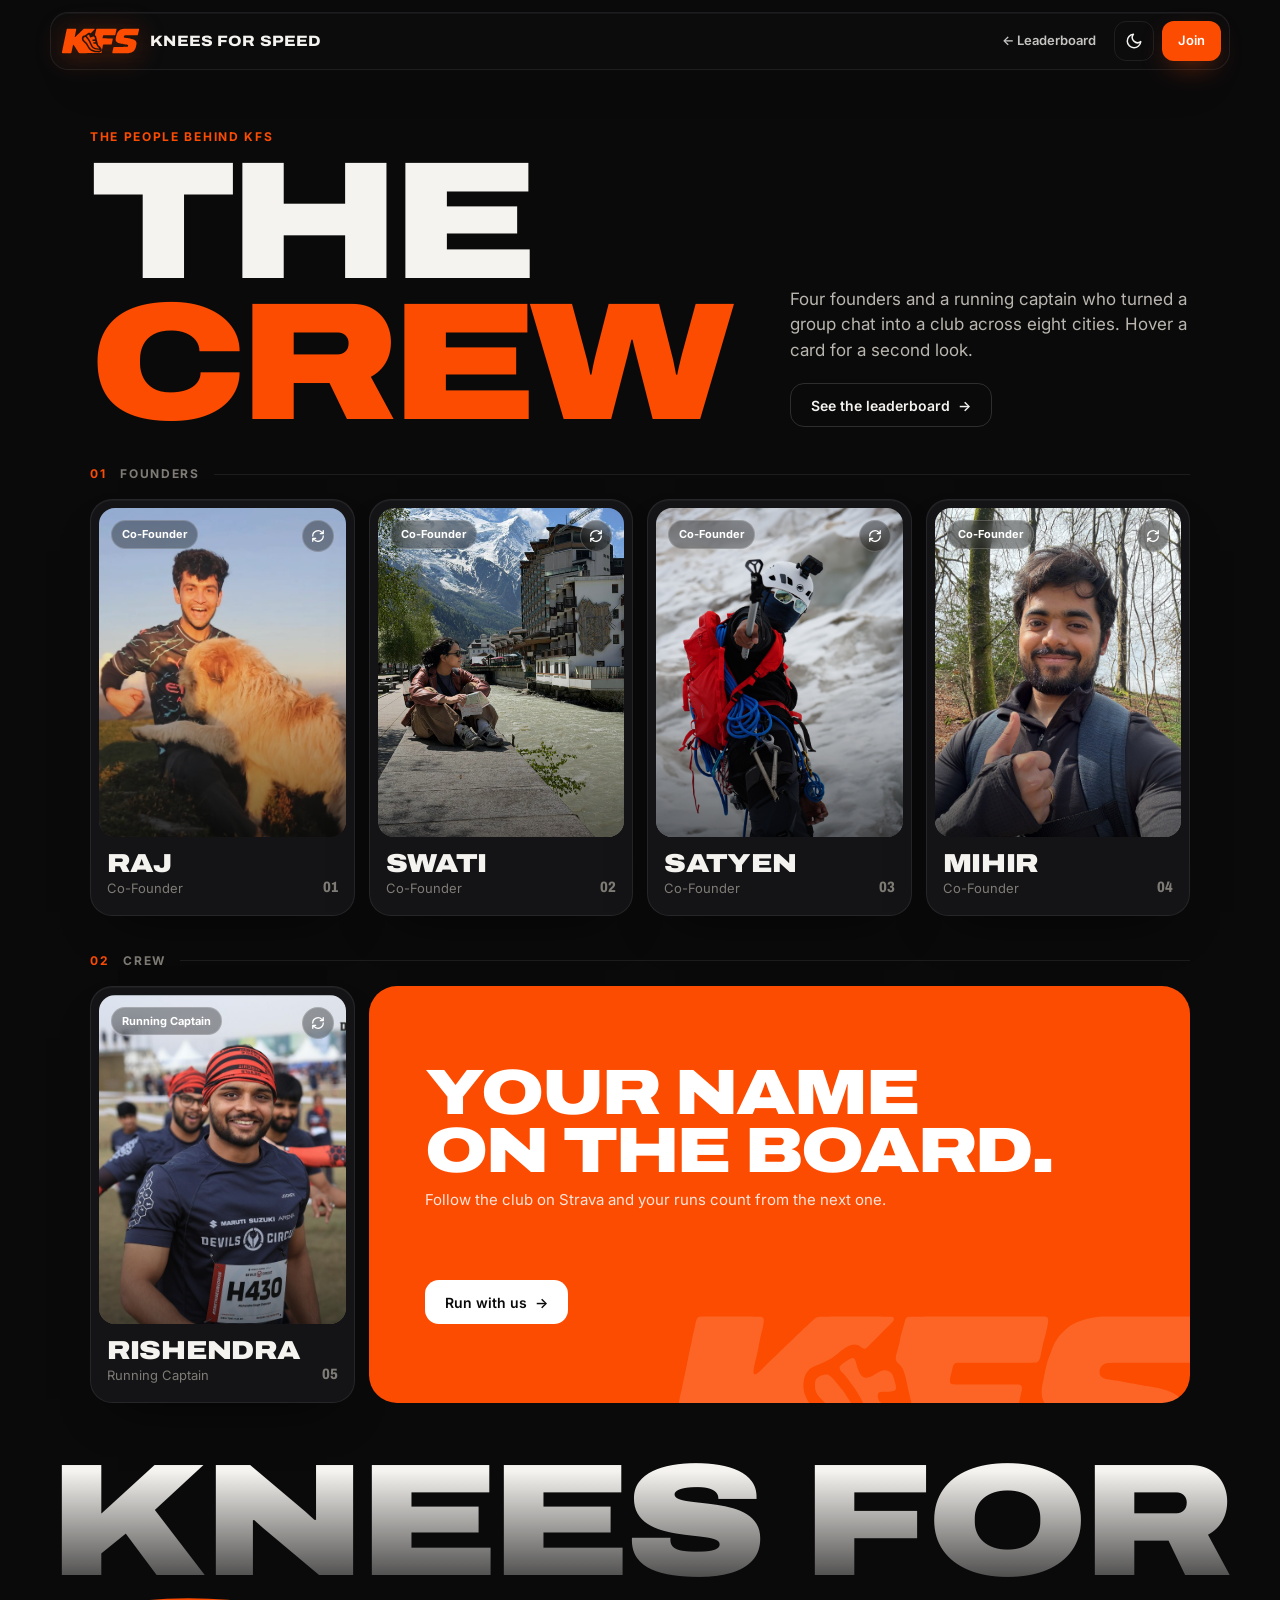
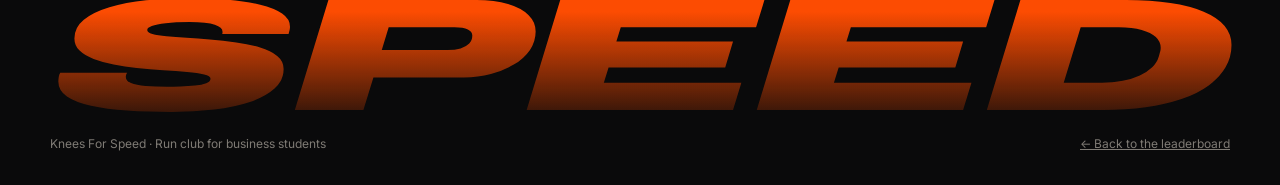
==== commit e1827b63: "Publish KFS 2.0 preview from 381cb9c" ====
--- a/team.html
+++ b/team.html
@@ -111,15 +111,16 @@
       </div>
       <div class="member-info"><div><div class="member-name">Rishendra</div><div class="member-role">Running Captain</div></div><span class="member-idx">05</span></div>
     </article>
+    <!-- the join card fills the rest of the Crew row, so there's no empty space beside the last member -->
+    <div class="join-band reveal">
+      <div><h2>Your name<br>on the board.</h2><p>Follow the club on Strava and your runs count from the next one.</p></div>
+      <button class="btn magnetic" data-open="join">Run with us <span class="arrow">→</span></button>
+    </div>
   </div>
 
-  <div class="join-band reveal">
-    <div><h2>Your name<br>on the board.</h2><p>Follow the club on Strava and your runs count from the next one.</p></div>
-    <button class="btn magnetic" data-open="join">Run with us <span class="arrow">→</span></button>
-  </div>
 </main>
 
-<footer class="footer" style="padding-bottom:60px">
+<footer class="footer">
   <div class="footer-inner">
     <div class="footer-word" aria-hidden="true"><span class="fw-line" data-fit>Knees For</span><span class="fw-line" data-fit="stretch">Speed</span></div>
     <div class="footer-meta"><span>Knees For Speed · Run club for business students</span><a href="index.html">← Back to the leaderboard</a></div>
--- a/assets/kfs2.css
+++ b/assets/kfs2.css
@@ -743,7 +743,7 @@
 }
 .tabbar.hide { transform: translateY(calc(100% + 24px)); }
 .tabbar-ind { position: absolute; top: 6px; bottom: 6px; left: 0; width: 0; border-radius: 16px; background: var(--accent-soft); transition: transform .45s var(--ease), width .45s var(--ease); }
-.tb { position: relative; z-index: 1; display: flex; flex-direction: column; align-items: center; justify-content: center; gap: 3px; border-radius: 16px; font-size: 10px; font-weight: 600; color: var(--muted); transition: color .25s, transform .2s var(--ease); }
+.tb { position: relative; z-index: 1; display: flex; white-space: nowrap; letter-spacing: -.01em; flex-direction: column; align-items: center; justify-content: center; gap: 3px; border-radius: 16px; font-size: 10px; font-weight: 600; color: var(--muted); transition: color .25s, transform .2s var(--ease); }
 .tb svg { width: 22px; height: 22px; }
 .tb:active { transform: scale(.9); }
 .tb[aria-selected="true"] { color: var(--accent); }
@@ -933,11 +933,7 @@
   .club { flex-direction: column; align-items: flex-start; gap: 14px; }
   .club-week { white-space: normal; }
 }
-@media (min-width: 641px) {
-  .crew-grid .member:only-child { grid-column: span 2; }
-  .crew-grid .member:only-child .member-photos { aspect-ratio: 3 / 2; }
-  .crew-grid .member:only-child .member-photos img { object-position: center 25%; }
-}
+
 /* tablet only: one row of four stat tiles under the full-width distance card */
 @media (min-width: 641px) and (max-width: 980px) {
   .bento { grid-template-columns: repeat(4, minmax(0, 1fr)); }
@@ -1089,8 +1085,6 @@
   .member-name { font-size: 20px; }
   .member-role { font-size: 12px; }
   .member-info { padding: 10px 4px 4px; }
-  .crew-grid { grid-template-columns: 1fr; }   /* a lone crew card goes full width, landscape */
-  .crew-grid .member-photos { aspect-ratio: 4 / 3; }
   .join-band::before { width: 320px; bottom: -12%; }
 }
 /* short phones: a slightly tighter screenshot frame so the top 3 still clears the tab bar */
@@ -1191,7 +1185,7 @@
 }
 @media (max-width: 640px) {
   :root[data-theme="light"] .hero::before {
-    background: url("data:image/svg+xml,%3Csvg xmlns='http://www.w3.org/2000/svg' viewBox='0 0 390 844'%3E%3Cg fill='none' stroke='%23161412' stroke-opacity='.12' stroke-width='1.5'%3E%3Cpath d='M-20 165 H300 A85 85 0 0 1 300 335'/%3E%3Cpath d='M-20 151 H300 A99 99 0 0 1 300 349'/%3E%3Cpath d='M-20 137 H300 A113 113 0 0 1 300 363'/%3E%3Cpath d='M-20 123 H300 A127 127 0 0 1 300 377'/%3E%3Cpath d='M-20 109 H300 A141 141 0 0 1 300 391'/%3E%3Cpath d='M-20 95 H300 A155 155 0 0 1 300 405'/%3E%3Cpath d='M-20 81 H300 A169 169 0 0 1 300 419'/%3E%3C/g%3E%3Cg font-family='Helvetica Neue,Arial,sans-serif' font-weight='800' fill='%23161412' text-anchor='middle' font-size='10' fill-opacity='.3'%3E%3Ctext x='288' y='162'%3E1%3C/text%3E%3Ctext x='288' y='148'%3E2%3C/text%3E%3Ctext x='288' y='134'%3E3%3C/text%3E%3Ctext x='288' y='120'%3E4%3C/text%3E%3Ctext x='288' y='106'%3E5%3C/text%3E%3Ctext x='288' y='92'%3E6%3C/text%3E%3C/g%3E%3Cpath d='M300 81 V165' stroke='%23FC4C02' stroke-width='3' stroke-opacity='.9'/%3E%3C/svg%3E") left top / 100% auto no-repeat, radial-gradient(95% 42% at 60% 46%, rgba(252,76,2,.1), transparent 70%);
+    background: url("data:image/svg+xml,%3Csvg xmlns='http://www.w3.org/2000/svg' viewBox='0 0 390 844'%3E%3Cg fill='none' stroke='%23161412' stroke-opacity='.12' stroke-width='1.5'%3E%3Cpath d='M-20 130 H262 A214 214 0 0 1 262 558 H-20'/%3E%3Cpath d='M-20 117 H262 A227 227 0 0 1 262 571 H-20'/%3E%3Cpath d='M-20 104 H262 A240 240 0 0 1 262 584 H-20'/%3E%3Cpath d='M-20 91 H262 A253 253 0 0 1 262 597 H-20'/%3E%3Cpath d='M-20 78 H262 A266 266 0 0 1 262 610 H-20'/%3E%3Cpath d='M-20 65 H262 A279 279 0 0 1 262 623 H-20'/%3E%3Cpath d='M-20 52 H262 A292 292 0 0 1 262 636 H-20'/%3E%3C/g%3E%3Cg font-family='Helvetica Neue,Arial,sans-serif' font-weight='800' fill='%23161412' text-anchor='middle' font-size='10' fill-opacity='.3'%3E%3Ctext x='250' y='128'%3E1%3C/text%3E%3Ctext x='250' y='114'%3E2%3C/text%3E%3Ctext x='250' y='102'%3E3%3C/text%3E%3Ctext x='250' y='88'%3E4%3C/text%3E%3Ctext x='250' y='76'%3E5%3C/text%3E%3Ctext x='250' y='62'%3E6%3C/text%3E%3C/g%3E%3Cpath d='M262 52 V130' stroke='%23FC4C02' stroke-width='3' stroke-opacity='.9'/%3E%3C/svg%3E") left top / 100% auto no-repeat, radial-gradient(95% 42% at 60% 46%, rgba(252,76,2,.1), transparent 70%);
   }
 }
 
@@ -1212,3 +1206,61 @@
 .share-btn { border: 0; background: var(--accent-soft); color: var(--accent); font-weight: 700; transition: background .2s, transform .2s var(--ease); }
 .share-btn:hover { background: color-mix(in srgb, var(--accent) 20%, transparent); }
 .share-btn svg { width: 15px; height: 15px; stroke-width: 2.4; }
+/* caption link on the hero print: quiet, same type as the caption, underline on hover */
+.frame-link { color: inherit; text-decoration: none; text-underline-offset: 3px; transition: color .2s; }
+.frame-link:hover, .frame-link:focus-visible { color: var(--accent); text-decoration: underline; }
+
+/* team page: tighter rhythm, the footer follows the join band without a big empty gap */
+.team-label { margin: 36px 0 16px; }
+body:has(.team-wrap) .footer { margin-top: 40px; border-top: 0; }
+@media (max-width: 640px) {
+  body:has(.team-wrap) .footer { margin-top: 24px; padding-top: 28px; }
+  .footer-word { margin-top: 24px; }
+}
+body:has(.team-wrap) .footer { padding-bottom: calc(32px + env(safe-area-inset-bottom)); }   /* no tab bar on the team page */
+body:has(.team-wrap) .footer-word { margin-top: 0; }
+.member-info > div:first-child { min-width: 0; }
+
+/* ── team page: no empty space ──────────────────────────────
+   The join card sits in the Crew row next to the last member and fills what's left of it:
+   3 of 4 columns on desktop, the second column on tablets and phones. */
+.team-hero { padding-bottom: 0; }
+.team-wrap { padding-top: 0; padding-bottom: 0; }
+.team-wrap > .team-label:first-child { margin-top: 32px; }
+.crew-grid .join-band { margin: 0; grid-column: span 3; align-self: stretch; align-items: center; }
+@media (max-width: 980px) {
+  .crew-grid .join-band { grid-column: span 1; flex-direction: column; align-items: flex-start; justify-content: space-between; flex-wrap: nowrap; padding: 26px 24px; }
+  .crew-grid .join-band h2 { font-size: clamp(26px, 5.4vw, 44px); }
+  .crew-grid .join-band::before { width: 120%; right: -30%; bottom: -6%; }
+}
+@media (max-width: 640px) {
+  .team-hero { padding-top: 92px; }
+  .team-intro { margin-top: 18px; gap: 16px; }
+  .team-wrap > .team-label:first-child { margin-top: 26px; }
+  .team-label { margin: 26px 0 12px; }
+  .crew-grid .join-band { padding: 16px 14px 14px; border-radius: 18px; gap: 10px; }
+  .crew-grid .join-band h2 { font-size: clamp(19px, 6vw, 24px); line-height: .92; }
+  .crew-grid .join-band p { font-size: 12px; line-height: 1.35; margin-top: 8px; }
+  .crew-grid .join-band .btn { height: 36px; padding: 0 12px; font-size: 12.5px; border-radius: 11px; }
+  body:has(.team-wrap) .footer { margin-top: 28px; padding-top: 0; }
+}
+
+/* phones: the name gets the card's full width (number moves down beside the role), so long names stay on one line */
+@media (max-width: 640px) {
+  .member-info { display: grid; grid-template-columns: minmax(0, 1fr) auto; align-items: end; column-gap: 8px; }
+  .member-info > div:first-child { display: contents; }
+  .member-name { grid-column: 1 / -1; font-size: clamp(15px, 4.6vw, 20px); white-space: nowrap; }
+  .member-role { grid-column: 1; }
+  .member-idx { grid-column: 2; grid-row: 2; }
+}
+/* desktop: the intro sits beside the title instead of under it, so the space right of "THE CREW" is used */
+@media (min-width: 981px) {
+  .team-hero { display: grid; grid-template-columns: minmax(0, 1fr) minmax(280px, 400px); column-gap: 56px; align-items: end; padding-top: 128px; }
+  .team-hero .eyebrow, .team-title { grid-column: 1; }
+  .team-intro { grid-column: 2; grid-row: 1 / span 2; flex-direction: column; align-items: flex-start; justify-content: flex-end; margin: 0 0 6px; gap: 20px; }
+  body:has(.team-wrap) .footer { margin-top: 24px; padding-top: 24px; }
+  body:has(.team-wrap) .footer-meta { margin-top: 16px; }
+}
+@media (min-width: 641px) and (max-width: 980px) {
+  body:has(.team-wrap) .footer { margin-top: 28px; padding-top: 24px; }
+}
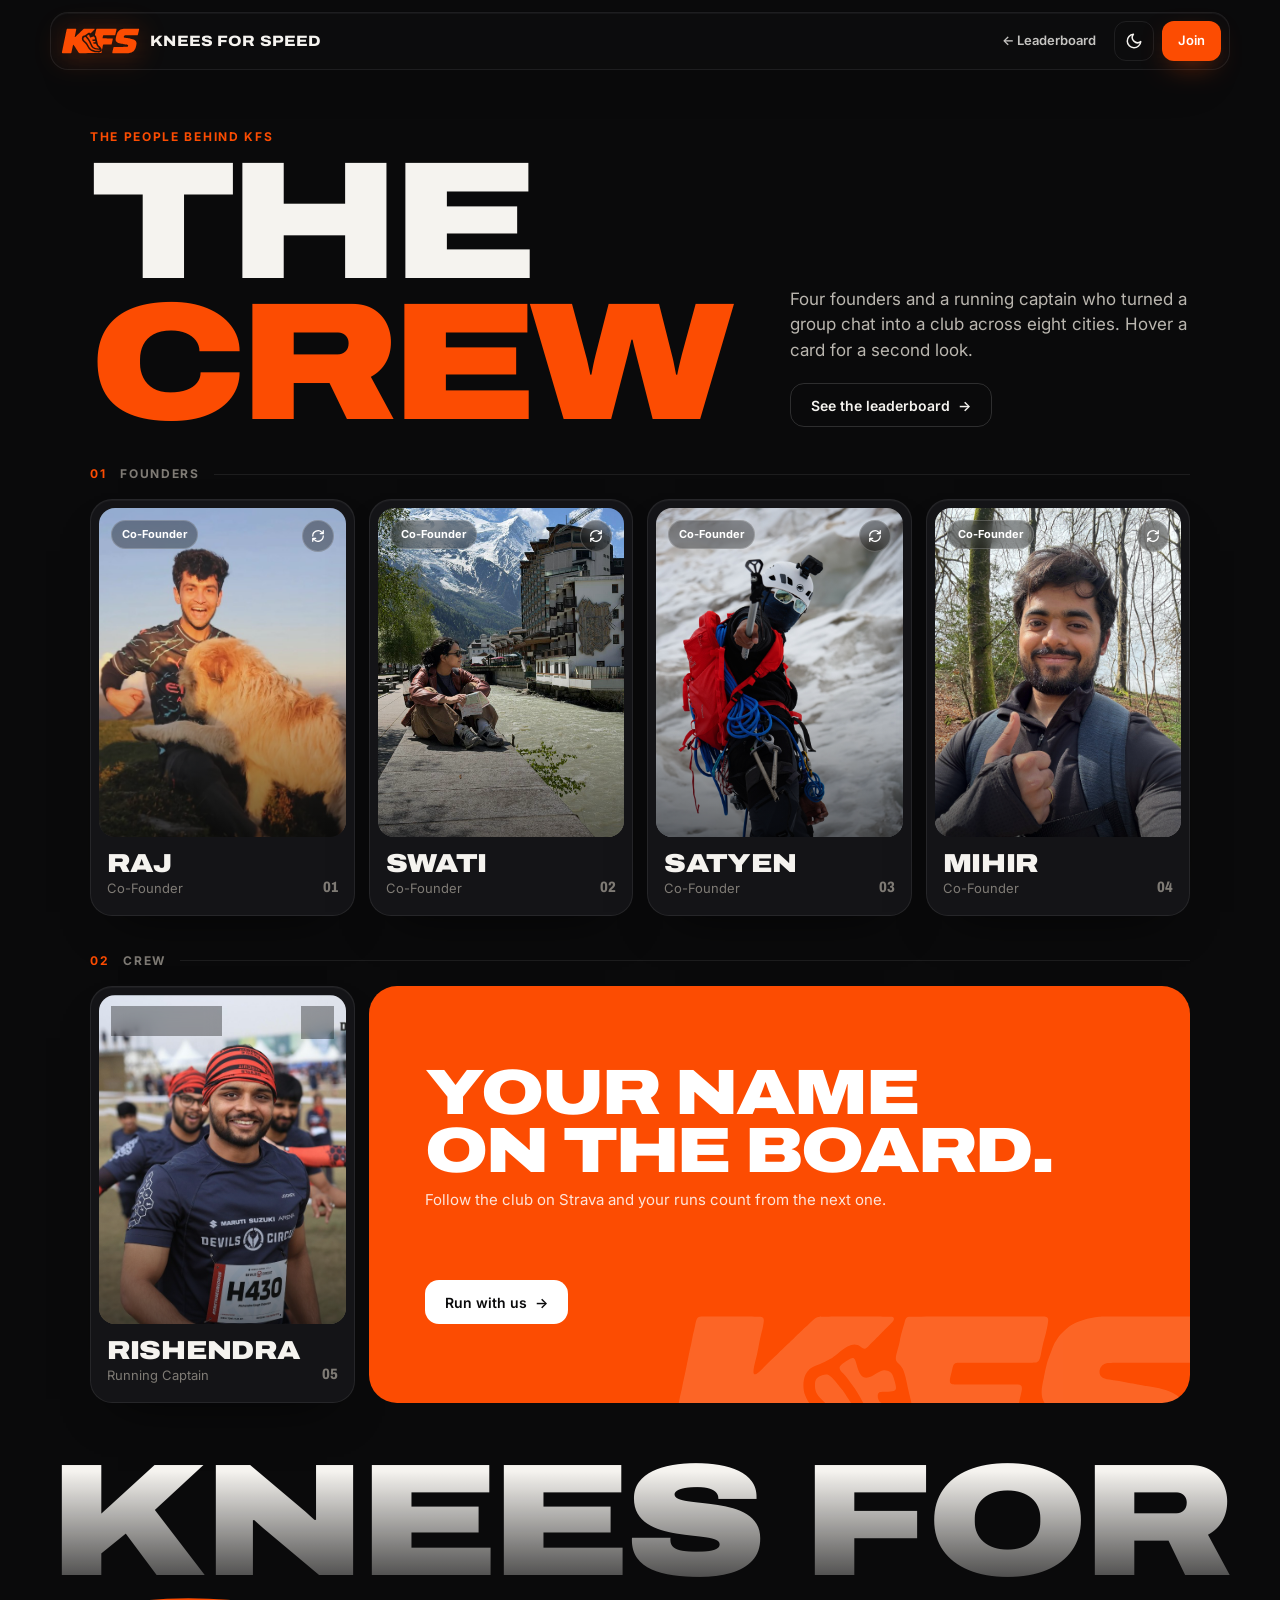
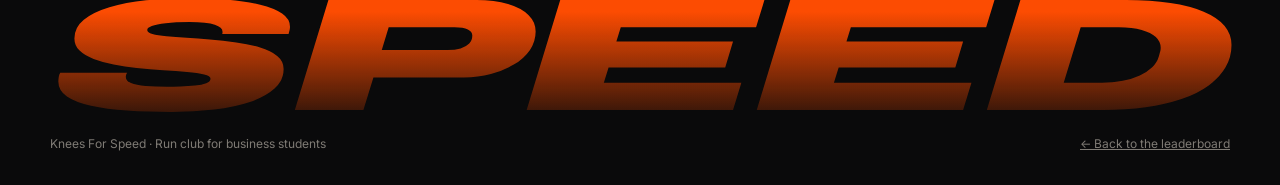
==== commit d9279723: "Publish KFS 2.0 preview from 30bb16a" ====
--- a/team.html
+++ b/team.html
@@ -152,12 +152,5 @@
 </div>
 
 <script src="assets/core.js"></script>
-<script>
-  // Touch devices: tap a card to swap photos.
-  document.querySelectorAll('.member').forEach(card => {
-    card.addEventListener('click', () => { if (!window.KFS.fine) card.classList.toggle('flipped'); });
-    card.addEventListener('keydown', e => { if (e.key === 'Enter' || e.key === ' ') { e.preventDefault(); card.classList.toggle('flipped'); } });
-  });
-</script>
 </body>
 </html>
--- a/assets/kfs2.css
+++ b/assets/kfs2.css
@@ -846,12 +846,12 @@
 .member-photos { position: relative; aspect-ratio: 3 / 4; border-radius: 16px; overflow: hidden; background: var(--surface-2); }
 .member-photos img { position: absolute; inset: 0; width: 100%; height: 100%; object-fit: cover; transition: opacity .6s var(--ease), transform 1.2s var(--ease), filter .6s; }
 .member-photos .alt { opacity: 0; transform: scale(1.08); }
-.member:hover .member-photos .photo-main, .member.flipped .member-photos .photo-main { opacity: 0; transform: scale(1.06); }
-.member:hover .member-photos .alt, .member.flipped .member-photos .alt { opacity: 1; transform: scale(1); }
+.member.flipped .member-photos .photo-main { opacity: 0; transform: scale(1.06); }
+.member.flipped .member-photos .alt { opacity: 1; transform: scale(1); }
 .member-photos::after { content: ""; position: absolute; inset: 50% 0 0; background: linear-gradient(180deg, transparent, rgba(0,0,0,.55)); pointer-events: none; }
 .member-tag { position: absolute; z-index: 2; left: 12px; top: 12px; padding: 5px 10px; border-radius: 99px; font-size: 11px; font-weight: 700; color: #fff; background: rgba(0,0,0,.35); -webkit-backdrop-filter: blur(8px); backdrop-filter: blur(8px); border: 1px solid rgba(255,255,255,.2); }
 .member-swap { position: absolute; z-index: 2; right: 12px; top: 12px; width: 32px; height: 32px; border-radius: 50%; display: grid; place-items: center; color: #fff; background: rgba(0,0,0,.35); -webkit-backdrop-filter: blur(8px); backdrop-filter: blur(8px); border: 1px solid rgba(255,255,255,.2); transition: transform .6s var(--ease); }
-.member:hover .member-swap, .member.flipped .member-swap { transform: rotate(180deg); }
+.member.flipped .member-swap { transform: rotate(180deg); }
 .member-swap svg { width: 14px; height: 14px; }
 .member-info { display: flex; align-items: flex-end; justify-content: space-between; gap: 10px; padding: 14px 8px 8px; transform: translateZ(20px); }
 .member-name { font-family: var(--font-display); font-weight: 900; font-stretch: 118%; font-size: 26px; text-transform: uppercase; line-height: .95; letter-spacing: -.01em; }
@@ -924,7 +924,7 @@
   .tabs { display: none; }
   .nav-actions { margin-left: auto !important; }
   .tabbar { display: grid; }
-  .footer { padding-bottom: calc(100px + env(safe-area-inset-bottom)); }   /* clears the tab bar */
+  .footer { padding-bottom: calc(88px + env(safe-area-inset-bottom)); }   /* exactly clears the tab bar */
   .hero { padding-bottom: calc(100px + env(safe-area-inset-bottom)); }   /* keep CTAs clear of the tab bar */
   .bento { grid-template-columns: repeat(2, minmax(0, 1fr)); }
   .ind-grid { grid-template-columns: repeat(2, minmax(0, 1fr)); }
@@ -1264,3 +1264,22 @@
 @media (min-width: 641px) and (max-width: 980px) {
   body:has(.team-wrap) .footer { margin-top: 28px; padding-top: 24px; }
 }
+/* phones and tablets: the join card goes full width under Rishendra */
+@media (max-width: 980px) {
+  .crew-grid .join-band { grid-column: 1 / -1; flex-direction: row; flex-wrap: wrap; align-items: flex-end; padding: 24px 22px; }
+  .crew-grid .join-band h2 { font-size: clamp(28px, 8vw, 48px); }
+  .crew-grid .join-band p { font-size: 14px; }
+  .crew-grid .join-band .btn { height: 42px; padding: 0 18px; font-size: 14px; }
+  .crew-grid .join-band::before { width: 70%; right: -6%; bottom: -14%; }
+}
+
+@media (max-width: 640px) {
+  .footer-meta { margin-top: 16px; gap: 6px; }
+}
+
+/* second look: hover on mouse devices only (a tap would leave :hover stuck on phones); taps toggle .flipped */
+@media (hover: hover) {
+  .member:hover .member-photos .photo-main { opacity: 0; transform: scale(1.06); }
+  .member:hover .member-photos .alt { opacity: 1; transform: scale(1); }
+  .member:hover .member-swap { transform: rotate(180deg); }
+}
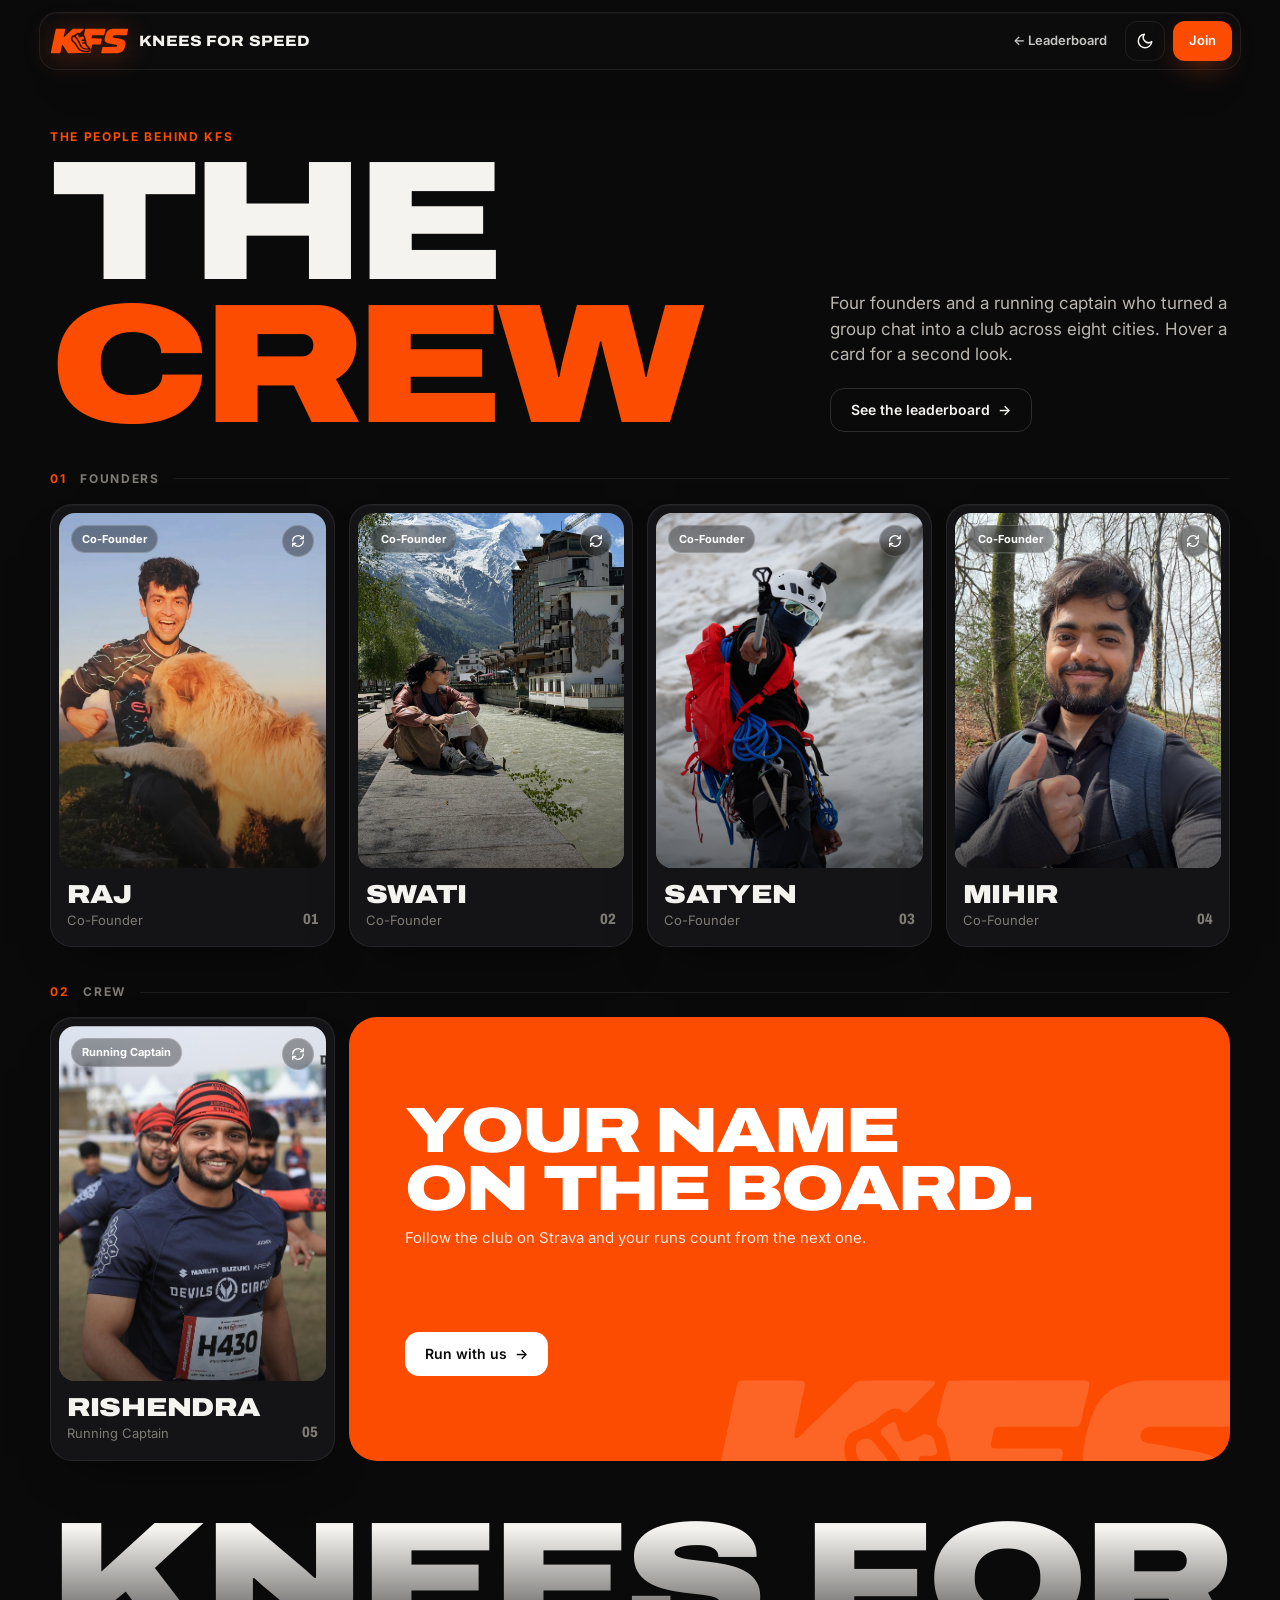
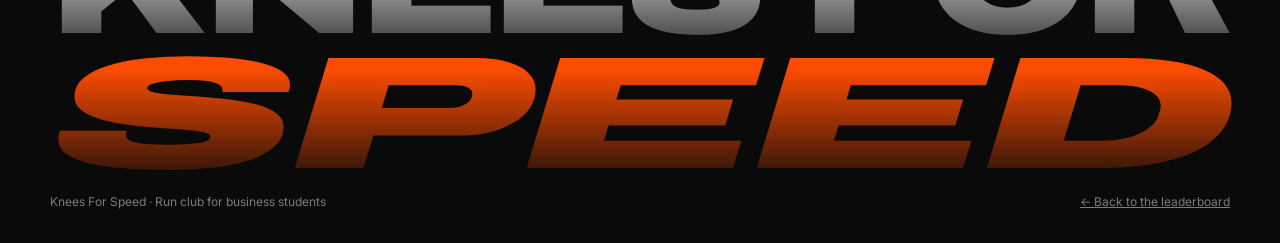
==== commit cf929999: "Publish KFS 2.0 preview from 578fd2b" ====
--- a/team.html
+++ b/team.html
@@ -27,7 +27,7 @@
 <link rel="preconnect" href="https://fonts.googleapis.com">
 <link rel="preconnect" href="https://fonts.gstatic.com" crossorigin>
 <link href="https://fonts.googleapis.com/css2?family=Archivo:ital,wdth,wght@0,62..125,400..900;1,62..125,400..900&family=Inter:wght@400;500;600;700&display=swap" rel="stylesheet">
-<link rel="stylesheet" href="assets/kfs2.css">
+<link rel="stylesheet" href="assets/kfs2.css?v=20261010c">
 </head>
 <body>
 <div class="progress" aria-hidden="true"></div>
@@ -151,6 +151,6 @@
   </div>
 </div>
 
-<script src="assets/core.js"></script>
+<script src="assets/core.js?v=20261010c"></script>
 </body>
 </html>
--- a/assets/kfs2.css
+++ b/assets/kfs2.css
@@ -43,6 +43,10 @@
   --font-body: 'Inter', system-ui, -apple-system, sans-serif;
   --wrap: 1180px;
   --gutter: clamp(16px, 4vw, 40px);
+  /* --sec: the one gap between page sections (hero, ticker, week, leaderboard, footer).
+     --tilt: allowance for the ticker's slant (it's rotated 1.4deg, so its ends sit ~1.3vw above/below its middle) */
+  --sec: clamp(48px, 6vh, 72px);
+  --tilt: 1.3vw;
   color-scheme: dark;
 }
 :root[data-theme="light"] {
@@ -136,7 +140,7 @@
 .nav {
   position: fixed; top: 12px; left: 50%;
   translate: -50% 0;
-  width: min(var(--wrap), calc(100% - 24px));
+  width: calc(min(var(--wrap), 100% - 2 * var(--gutter)) + 22px);   /* the logo inside lines up with the content column */
   height: 58px;
   display: flex; align-items: center; gap: 14px;
   padding: 0 8px 0 10px;
@@ -244,7 +248,6 @@
   background: var(--hero-glass); border: 1px solid var(--hero-line);
   -webkit-backdrop-filter: blur(10px); backdrop-filter: blur(10px);
   font-size: 12px; font-weight: 600; letter-spacing: .02em;
-  margin-bottom: 22px;
 }
 .pulse { position: relative; width: 8px; height: 8px; border-radius: 50%; background: var(--accent); flex-shrink: 0; }
 .pulse::after { content: ""; position: absolute; inset: -4px; border-radius: 50%; border: 2px solid var(--accent); animation: pulse 1.8s var(--ease) infinite; }
@@ -258,56 +261,18 @@
 .hero-title .ch { display: inline-block; transform: translateY(105%); animation: rise 1s var(--ease) forwards; animation-delay: calc(var(--i) * 35ms + 150ms); }
 .hero-title .accent { color: var(--accent); }
 @keyframes rise { to { transform: none; } }
-.hero-bottom { display: grid; grid-template-columns: 1fr auto 1fr; align-items: end; gap: 28px; margin-top: 28px; }
-.hero-bottom > .countdown { justify-self: end; }
-
-/* rotating "scroll" badge: click or scroll to reach the leaderboard */
-.scroll-badge {
-  position: relative; display: grid; place-items: center; justify-self: center;
-  width: 124px; height: 124px; border-radius: 50%; color: #fff; text-decoration: none;
-  -webkit-tap-highlight-color: transparent;
-}
-.scroll-ring { position: absolute; inset: 0; width: 100%; height: 100%; animation: ring-spin 14s linear infinite; transition: transform .6s var(--ease); }
-.scroll-ring text { fill: color-mix(in srgb, var(--hero-ink) 85%, transparent); font-family: var(--font-display); font-weight: 800; font-stretch: 112%; font-size: 10.5px; letter-spacing: .12em; text-transform: uppercase; }
-.scroll-core {
-  position: relative; display: grid; place-items: center;
-  width: 58px; height: 58px; border-radius: 50%;
-  background: var(--accent); box-shadow: 0 10px 30px -8px rgba(252,76,2,.85);
-  transition: transform .5s var(--ease), box-shadow .4s;
-}
-.scroll-core::before { content: ""; position: absolute; inset: -6px; border-radius: 50%; border: 1.5px solid rgba(252,76,2,.6); animation: core-ping 2.2s var(--ease) infinite; }
-.scroll-core svg { width: 24px; height: 24px; animation: arrow-bob 1.6s var(--ease) infinite; }
-.scroll-badge:hover .scroll-ring { animation-duration: 4s; }
-.scroll-badge:hover .scroll-core { transform: scale(1.12); box-shadow: 0 14px 40px -6px rgba(252,76,2,1); }
-.scroll-badge:active .scroll-core { transform: scale(.94); }
-@keyframes ring-spin { to { transform: rotate(360deg); } }
-@keyframes arrow-bob { 0%, 100% { transform: translateY(-3px); } 50% { transform: translateY(4px); } }
-@keyframes core-ping { from { transform: scale(.9); opacity: 1; } to { transform: scale(1.45); opacity: 0; } }
+
 .hero-sub { max-width: 460px; font-size: clamp(15px, 1.4vw, 18px); color: var(--hero-ink-2); }
-.flags { display: flex; gap: 6px; margin-top: 14px; }
-.flags img { width: 24px; height: 17px; border-radius: 4px; object-fit: cover; box-shadow: 0 0 0 1px color-mix(in srgb, var(--hero-ink) 18%, transparent); transition: transform .3s var(--ease); }
-.flags img:hover { transform: translateY(-3px) scale(1.12); }
-.hero-ctas { display: flex; gap: 10px; margin-top: 22px; flex-wrap: wrap; }
+.hero-ctas { display: flex; gap: 10px; flex-wrap: wrap; }
 .fade-up { opacity: 0; transform: translateY(16px); animation: fadeUp .9s var(--ease) forwards; animation-delay: var(--d, .6s); }
 @keyframes fadeUp { to { opacity: 1; transform: none; } }
 
-.countdown {
-  padding: 16px 18px; border-radius: 18px;
-  background: var(--hero-glass); border: 1px solid var(--hero-line); box-shadow: var(--hero-card-shadow);
-  -webkit-backdrop-filter: blur(14px); backdrop-filter: blur(14px);
-}
-.countdown-label { font-size: 11px; font-weight: 600; letter-spacing: .12em; text-transform: uppercase; color: var(--hero-muted); margin-bottom: 8px; }
-.cd { display: flex; gap: 6px; align-items: flex-start; }
-.cd-unit { text-align: center; min-width: 52px; }
-.cd-val { display: block; font-family: var(--font-display); font-weight: 800; font-stretch: 80%; font-size: 36px; line-height: 1; font-variant-numeric: tabular-nums; }
-.cd-lbl { display: block; font-size: 10px; color: var(--hero-muted); margin-top: 4px; letter-spacing: .08em; text-transform: uppercase; }
-.cd-sep { font-family: var(--font-display); font-size: 28px; line-height: 1.1; opacity: .35; }
 
 /* ── marquee ───────────────────────────────────────────────── */
 .marquee {
   position: relative; z-index: 2; overflow: hidden;
   background: var(--accent); color: #fff;
-  padding: 14px 0; margin: -18px -2% 0; width: 104%;
+  padding: 14px 0; margin: 0 -2%; width: 104%;
   transform: rotate(-1.4deg);
   box-shadow: 0 20px 40px -20px rgba(252,76,2,.6);
 }
@@ -322,7 +287,7 @@
 @keyframes marquee { to { transform: translateX(-50%); } }
 
 /* ── layout ────────────────────────────────────────────────── */
-.main { max-width: var(--wrap); margin: 0 auto; padding: clamp(32px, 3.5vw, 48px) var(--gutter) 0; min-height: 80vh; }
+.main { max-width: calc(var(--wrap) + 2 * var(--gutter)); margin: 0 auto; padding: calc(var(--sec) + var(--tilt)) var(--gutter) 0; min-height: 80vh; }
 .view { display: none; }
 .view.active { display: block; animation: viewIn .6s var(--ease); }
 @keyframes viewIn { from { opacity: 0; transform: translateY(14px); } }
@@ -353,8 +318,7 @@
 
 /* ── section rhythm: headers, bands, spacing ──────────────── */
 .sec-head { display: flex; align-items: center; gap: 14px; margin-bottom: 18px; }
-.sec-head.spaced { margin-top: clamp(56px, 7vw, 96px); }
-.band + .sec-head.spaced { margin-top: clamp(40px, 5vw, 64px); }
+.sec-head.spaced, .band + .sec-head.spaced { margin-top: var(--sec); }
 .sec-title {
   display: inline-flex; align-items: center; gap: 10px;
   font-family: var(--font-display); font-weight: 800; font-stretch: 112%;
@@ -365,8 +329,8 @@
 .sec-meta { color: var(--muted); font-size: 13px; white-space: nowrap; }
 .band {
   position: relative; isolation: isolate;
-  margin-top: clamp(56px, 7vw, 96px);
-  padding-block: clamp(40px, 5vw, 72px);
+  margin-top: var(--sec);
+  padding-block: var(--sec);
 }
 .band::before {   /* full-bleed tint, wider than the content column */
   content: ""; position: absolute; z-index: -2; top: 0; bottom: 0; left: calc(50% - 50vw); right: calc(50% - 50vw);
@@ -710,9 +674,9 @@
 .rules-body { padding: 0 18px 18px; color: var(--text-2); font-size: 13px; display: grid; gap: 6px; }
 
 /* ── footer ────────────────────────────────────────────────── */
-.footer { position: relative; overflow: hidden; border-top: 1px solid var(--line); margin-top: clamp(64px, 8vw, 112px); padding: 48px var(--gutter) 64px; }
+.footer { position: relative; overflow: hidden; border-top: 1px solid var(--line); margin-top: var(--sec); padding: var(--sec) var(--gutter) 64px; }
 /* when a view ends on a tinted band, the band's edge is the divider: no second hairline, no empty strip */
-.main:has(.view.active > .band:last-child, .view.active > [data-league]:last-child > .band:last-child) + .footer { margin-top: 0; border-top: 0; padding-top: clamp(56px, 7vw, 88px); }
+.main:has(.view.active > .band:last-child, .view.active > [data-league]:last-child > .band:last-child) + .footer { margin-top: 0; border-top: 0; padding-top: var(--sec); }
 .footer-inner { max-width: var(--wrap); margin: 0 auto; }
 .footer-top { display: flex; justify-content: space-between; gap: 24px; flex-wrap: wrap; align-items: flex-end; }
 .footer-cta { font-family: var(--font-display); font-weight: 900; font-stretch: 118%; font-size: clamp(28px, 4vw, 48px); text-transform: uppercase; line-height: .95; letter-spacing: -.02em; max-width: 760px; }
@@ -827,7 +791,7 @@
 .confetti { position: fixed; z-index: 120; width: 8px; height: 12px; border-radius: 2px; pointer-events: none; }
 
 /* ── team page ─────────────────────────────────────────────── */
-.team-hero { max-width: var(--wrap); margin: 0 auto; padding: 150px var(--gutter) 30px; }
+.team-hero { max-width: calc(var(--wrap) + 2 * var(--gutter)); margin: 0 auto; padding: 150px var(--gutter) 30px; }
 .team-title { font-family: var(--font-display); font-weight: 900; font-stretch: 125%; font-size: clamp(56px, 12vw, 170px); line-height: .84; letter-spacing: -.04em; text-transform: uppercase; }
 .team-title .line { display: block; overflow: hidden; white-space: nowrap; }
 .team-title .ch { display: inline-block; transform: translateY(105%); animation: rise 1s var(--ease) forwards; animation-delay: calc(var(--i) * 35ms + 100ms); }
@@ -836,7 +800,7 @@
 .team-intro p { max-width: 460px; color: var(--text-2); font-size: 17px; }
 .only-touch { display: none; }
 @media (hover: none) { .only-hover { display: none; } .only-touch { display: inline; } }
-.team-wrap { max-width: var(--wrap); margin: 0 auto; padding: 20px var(--gutter) 0; }
+.team-wrap { max-width: calc(var(--wrap) + 2 * var(--gutter)); margin: 0 auto; padding: 20px var(--gutter) 0; }
 .team-label { display: flex; align-items: center; gap: 14px; margin: 48px 0 18px; font-size: 12px; font-weight: 700; letter-spacing: .14em; text-transform: uppercase; color: var(--muted); }
 .team-label::after { content: ""; flex: 1; height: 1px; background: var(--line); }
 .team-label b { color: var(--accent); }
@@ -919,13 +883,15 @@
 html.intro:not(.intro-leaving) .hero .fade-up,
 html.intro:not(.intro-leaving) .hero-frame { animation-play-state: paused; }
 
+@media (max-width: 980px) { :root { --sec: clamp(36px, 4svh, 48px); } }
+@media (max-width: 640px) { :root { --sec: clamp(24px, 3.6svh, 34px); } }
+
 /* ── responsive ────────────────────────────────────────────── */
 @media (max-width: 980px) {
   .tabs { display: none; }
   .nav-actions { margin-left: auto !important; }
   .tabbar { display: grid; }
   .footer { padding-bottom: calc(88px + env(safe-area-inset-bottom)); }   /* exactly clears the tab bar */
-  .hero { padding-bottom: calc(100px + env(safe-area-inset-bottom)); }   /* keep CTAs clear of the tab bar */
   .bento { grid-template-columns: repeat(2, minmax(0, 1fr)); }
   .ind-grid { grid-template-columns: repeat(2, minmax(0, 1fr)); }
   .team-grid, .crew-grid { grid-template-columns: repeat(2, minmax(0, 1fr)); }
@@ -939,7 +905,6 @@
   .bento { grid-template-columns: repeat(4, minmax(0, 1fr)); }
   .tile.big { grid-column: 1 / -1; grid-row: auto; }
   .tile-val { font-size: 34px; }
-  .hero-sub { max-width: 380px; }
 }
 @media (max-width: 640px) {
   .sec-head { gap: 10px; }
@@ -950,7 +915,7 @@
   /* docked header on phones: flush to the top edge, full width */
   .nav {
     top: 0; left: 0; translate: none; width: 100%;
-    height: calc(56px + env(safe-area-inset-top)); padding: env(safe-area-inset-top) 12px 0;
+    height: calc(56px + env(safe-area-inset-top)); padding: env(safe-area-inset-top) var(--gutter) 0;
     border-radius: 0; border-width: 0 0 1px;
   }
   .nav.scrolled, .nav.solid { box-shadow: 0 8px 24px -16px rgba(0,0,0,.5); }
@@ -958,19 +923,9 @@
   .brand-word { display: none; }
   .nav-team { display: none; }
   .nav .btn { height: 38px; padding: 0 14px; }
-  .hero { padding-top: 76px; padding-bottom: calc(92px + env(safe-area-inset-bottom)); }
   .hero-title { font-size: 15vw; font-stretch: 100%; }
-  .hero-bottom { display: flex; flex-direction: column; align-items: stretch; gap: 20px; }
-  .scroll-badge { order: 3; align-self: center; width: 96px; height: 96px; margin: 0; }
-  .scroll-core { width: 48px; height: 48px; }
-  .hero-ctas .btn { flex: 1; }
-  .countdown { display: flex; align-items: center; justify-content: space-between; gap: 10px; padding: 12px 14px; }
-  .countdown-label { margin: 0; max-width: 96px; line-height: 1.3; }
-  .cd-unit { min-width: 38px; }
-  .cd-val { font-size: 26px; }
-  .cd-sep { font-size: 20px; }
   .marquee { padding: 11px 0; }
-  .main { padding-top: 56px; min-height: 0; }
+  .main { min-height: 0; }
   .meta-winner { display: none; }   /* the podium right below already shows the winner */
   /* ── screenshot frame: week title → top 3 fills one phone screen ──────────
      app.js sets --fx on the week views: the room left between the podium and
@@ -1027,7 +982,6 @@
   .flex-strip { margin-top: 14px; padding: 20px; }
   .flex-btns { width: 100%; flex-direction: column; }
   .flex-btns .btn { width: 100%; }
-  #view-week .band, #view-last .band { margin-top: 48px; }
   .board-tools { padding: 10px; }
   .search { flex-basis: 100%; }
   .board-head { display: none; }
@@ -1135,47 +1089,74 @@
 }
 .frame-sticker b { display: block; font-family: var(--font-display); font-stretch: 80%; font-weight: 800; font-size: 30px; letter-spacing: -.01em; line-height: 1; }
 
-/* desktop: copy on the left, photo on the right */
+/* ── hero layout ─────────────────────────────────────────────
+   Blocks: live chip, title, photo, intro, button. --hg is the minimum gap between them;
+   any spare height is shared out evenly between all the gaps (and the top and bottom
+   edges), so the spacing stays even on every screen. Phones and tablets stack the blocks
+   in that order. On desktop the text column stretches to the photo's height: the chip
+   lines up with the top of the photo, the button with its bottom. */
+.hero { --hg: clamp(18px, 3vh, 36px); --nav-h: 82px; padding: calc(var(--nav-h) + var(--hg)) var(--gutter) calc(var(--sec) + var(--tilt)); }
+.hero-inner { flex: 1; display: flex; flex-direction: column; justify-content: space-evenly; gap: var(--hg); }
+.hero-inner { width: 100%; max-width: var(--wrap); margin-inline: auto; }   /* same column as the rest of the site */
+.hero-copy { display: contents; }
+.hero-inner > *, .hero-copy > * { margin: 0; }
+.live-chip { order: 1; align-self: flex-start; }
+/* the title and its one-line intro are one block: a small fixed gap inside, the section gap around it */
+.hero-head { order: 2; display: flex; flex-direction: column; gap: clamp(12px, 1.8vh, 20px); }
+.hero-head > * { margin: 0; }
+.hero-frame { order: 3; align-self: center; }
+.hero-sub { max-width: 32rem; }
+.hero-ctas { order: 4; }
+
 @media (min-width: 981px) {
+  /* the hero is as tall as its content plus an even margin, so no empty bands above and below */
+  /* on desktop the content column is a fixed width, so the ticker's slant near it is a fixed ~12px;
+     the tilted photo hangs another ~13px below its box */
+  .hero { min-height: 0; padding-top: calc(var(--nav-h) + var(--sec)); padding-bottom: calc(var(--sec) + 26px); }
+  .main { padding-top: calc(var(--sec) + 12px); }
   .hero-inner {
-    display: grid; grid-template-columns: minmax(0, 1fr) minmax(0, .9fr); column-gap: clamp(40px, 6vw, 96px);
-    grid-template-areas: "chip frame" "title frame" "bottom frame"; align-content: center;
+    flex: 0 1 auto;
+    display: grid; grid-template-columns: minmax(0, 1fr) minmax(0, .9fr); column-gap: clamp(40px, 6vw, 96px); align-items: stretch;
   }
-  .live-chip { grid-area: chip; justify-self: start; align-self: end; }
-  .hero-title { grid-area: title; align-self: start; }
-  .hero-bottom { grid-area: bottom; align-self: start; grid-template-columns: auto auto; justify-content: start; grid-template-areas: "text" "cd"; align-items: center; gap: 22px 28px; }
-  .hero-bottom > div:first-child { grid-area: text; }
-  .hero-bottom > .countdown { grid-area: cd; justify-self: start; }
-  .hero-frame { grid-area: frame; align-self: center; }
-}
-/* tablet: one column, the photo under the title */
+  .hero-copy { display: flex; flex-direction: column; justify-content: space-between; gap: var(--hg); padding-block: 4px; }
+  .hero-frame { align-self: center; justify-self: center; width: min(100%, calc((100svh - 230px) * 1.3)); }
+}
+
 @media (max-width: 980px) {
-  .hero-frame { margin: 30px auto 6px; max-width: 560px; }
-}
-/* phones */
+  .hero { min-height: calc(100svh - 46px - 86px - 2 * var(--tilt) - env(safe-area-inset-bottom)); --hg: clamp(18px, 2.4svh, 30px); }   /* ticker + its slant + tab bar */
+  .hero-title { max-width: 72%; }
+  .hero-frame { width: min(560px, 84%, calc((100svh - 730px) * 1.3)); margin-top: 14px; margin-bottom: 8px; }   /* sticker above, tilt below */
+}
 @media (max-width: 640px) {
-  .live-chip { margin-bottom: 12px; }
-  .hero-title { max-width: 84%; }   /* the photo carries the weight */
-  .hero-frame { margin: 26px 4px 0; padding: 8px 8px 0; transform: rotate(-2deg); }   /* room for the sticker under the title */
+  .hero { --hg: clamp(14px, 2.4svh, 22px); --nav-h: calc(56px + env(safe-area-inset-top)); }
+  .hero-title { max-width: 84%; }
+  .hero-frame { width: clamp(58%, calc((100svh - 590px) * 1.3), 88%); margin-top: 16px; margin-bottom: 6px; padding: 8px 8px 0; transform: rotate(-2deg); }
   .hero-frame figcaption { padding: 9px 2px 11px; font-size: 9.5px; }
   .frame-sticker { top: -10px; right: -6px; padding: 8px 11px; font-size: 9px; }
   .frame-sticker b { font-size: 22px; }
-  .flags { display: none; }
-  .scroll-badge { display: none; }   /* the tab bar already leads to the board */
-  .hero-bottom { gap: 14px; margin-top: 18px; }
-}
-/* short phones: a smaller print so the countdown still clears the tab bar */
-@media (max-width: 640px) and (max-height: 820px) {
-  .hero-title { max-width: 76%; }
-  .hero-frame { width: 86%; margin: 22px auto 0; }
-  .hero-sub { font-size: 14px; }
-  .hero-bottom { margin-top: 14px; gap: 12px; }
+  .hero-ctas { align-self: stretch; }
+  .hero-ctas .btn { flex: 1; }
+}
+/* short phones (iPhone SE size): a smaller title and photo so the ticker still shows */
+@media (max-width: 640px) and (max-height: 700px) {
+  .hero-title { max-width: 70%; }
+  .hero-frame { width: clamp(40%, calc((100svh - 520px) * 1.2), 64%); }
+  .hero-frame figcaption { font-size: 8px; letter-spacing: .06em; white-space: nowrap; padding: 7px 0 9px; }
 }
 
 /* ── light-theme hero: the hero is a track infield. Lanes curve round the print,
    with lane numbers and an orange start line. (Dark theme keeps the light print on black.) */
-:root[data-theme="light"] .hero::before {
-  background: url("data:image/svg+xml,%3Csvg xmlns='http://www.w3.org/2000/svg' viewBox='0 0 1440 900'%3E%3Cg fill='none' stroke='%23161412' stroke-opacity='.11' stroke-width='2'%3E%3Cpath d='M-20 200 H1000 A250 250 0 0 1 1000 700 H-20'/%3E%3Cpath d='M-20 166 H1000 A284 284 0 0 1 1000 734 H-20'/%3E%3Cpath d='M-20 132 H1000 A318 318 0 0 1 1000 768 H-20'/%3E%3Cpath d='M-20 98 H1000 A352 352 0 0 1 1000 802 H-20'/%3E%3Cpath d='M-20 64 H1000 A386 386 0 0 1 1000 836 H-20'/%3E%3Cpath d='M-20 30 H1000 A420 420 0 0 1 1000 870 H-20'/%3E%3Cpath d='M-20 -4 H1000 A454 454 0 0 1 1000 904 H-20'/%3E%3C/g%3E%3Cg font-family='Helvetica Neue,Arial,sans-serif' font-weight='800' fill='%23161412' text-anchor='middle' font-size='20' fill-opacity='.28'%3E%3Ctext x='38' y='724'%3E1%3C/text%3E%3Ctext x='38' y='758'%3E2%3C/text%3E%3Ctext x='38' y='792'%3E3%3C/text%3E%3Ctext x='38' y='826'%3E4%3C/text%3E%3Ctext x='38' y='860'%3E5%3C/text%3E%3Ctext x='38' y='894'%3E6%3C/text%3E%3C/g%3E%3Cpath d='M66 700 V904' stroke='%23FC4C02' stroke-width='5' stroke-opacity='.85'/%3E%3C/svg%3E") right center / cover no-repeat, radial-gradient(55% 65% at 78% 45%, rgba(252,76,2,.08), transparent 65%);
+:root[data-theme="light"] .hero::before { background: radial-gradient(55% 65% at 70% 50%, rgba(252,76,2,.08), transparent 65%); }
+/* desktop: the track is anchored to the photo (not the screen edge), so the lanes curve round it at every width */
+@media (min-width: 981px) {
+  :root[data-theme="light"] .hero-inner { position: relative; }
+  :root[data-theme="light"] .hero-inner::before {
+    content: ""; position: absolute; z-index: -1; pointer-events: none;
+    top: 50%; height: 130%; aspect-ratio: 4000 / 1020;
+    left: calc((100% - clamp(40px, 6vw, 96px)) * .7632 + clamp(40px, 6vw, 96px));   /* centre of the photo column (columns are 1fr / .9fr) */
+    transform: translate(-85.00%, -50%);
+    background: url("data:image/svg+xml,%3Csvg xmlns='http://www.w3.org/2000/svg' viewBox='0 0 4000 1020'%3E%3Cg fill='none' stroke='%23161412' stroke-opacity='.11' stroke-width='2.2' vector-effect='non-scaling-stroke'%3E%3Cpath d='M-20 118 H3400 A392 392 0 0 1 3400 902 H-20'/%3E%3Cpath d='M-20 100 H3400 A410 410 0 0 1 3400 920 H-20'/%3E%3Cpath d='M-20 82 H3400 A428 428 0 0 1 3400 938 H-20'/%3E%3Cpath d='M-20 64 H3400 A446 446 0 0 1 3400 956 H-20'/%3E%3Cpath d='M-20 46 H3400 A464 464 0 0 1 3400 974 H-20'/%3E%3Cpath d='M-20 28 H3400 A482 482 0 0 1 3400 992 H-20'/%3E%3Cpath d='M-20 10 H3400 A500 500 0 0 1 3400 1010 H-20'/%3E%3C/g%3E%3Cg font-family='Helvetica Neue,Arial,sans-serif' font-weight='800' font-size='17' fill='%23161412' fill-opacity='.32' text-anchor='end'%3E%3Ctext x='2895' y='917'%3E1%3C/text%3E%3Ctext x='2895' y='935'%3E2%3C/text%3E%3Ctext x='2895' y='953'%3E3%3C/text%3E%3Ctext x='2895' y='971'%3E4%3C/text%3E%3Ctext x='2895' y='989'%3E5%3C/text%3E%3Ctext x='2895' y='1007'%3E6%3C/text%3E%3C/g%3E%3Cpath d='M2905 902 V1010' stroke='%23FC4C02' stroke-width='4.5' stroke-opacity='.9'/%3E%3C/svg%3E") center / 100% 100% no-repeat;
+  }
 }
 :root[data-theme="light"] .frame-sticker { box-shadow: 0 14px 26px -12px rgba(252,76,2,.6); }
 @media (min-width: 641px) and (max-width: 980px) {
@@ -1187,19 +1168,6 @@
   :root[data-theme="light"] .hero::before {
     background: url("data:image/svg+xml,%3Csvg xmlns='http://www.w3.org/2000/svg' viewBox='0 0 390 844'%3E%3Cg fill='none' stroke='%23161412' stroke-opacity='.12' stroke-width='1.5'%3E%3Cpath d='M-20 130 H262 A214 214 0 0 1 262 558 H-20'/%3E%3Cpath d='M-20 117 H262 A227 227 0 0 1 262 571 H-20'/%3E%3Cpath d='M-20 104 H262 A240 240 0 0 1 262 584 H-20'/%3E%3Cpath d='M-20 91 H262 A253 253 0 0 1 262 597 H-20'/%3E%3Cpath d='M-20 78 H262 A266 266 0 0 1 262 610 H-20'/%3E%3Cpath d='M-20 65 H262 A279 279 0 0 1 262 623 H-20'/%3E%3Cpath d='M-20 52 H262 A292 292 0 0 1 262 636 H-20'/%3E%3C/g%3E%3Cg font-family='Helvetica Neue,Arial,sans-serif' font-weight='800' fill='%23161412' text-anchor='middle' font-size='10' fill-opacity='.3'%3E%3Ctext x='250' y='128'%3E1%3C/text%3E%3Ctext x='250' y='114'%3E2%3C/text%3E%3Ctext x='250' y='102'%3E3%3C/text%3E%3Ctext x='250' y='88'%3E4%3C/text%3E%3Ctext x='250' y='76'%3E5%3C/text%3E%3Ctext x='250' y='62'%3E6%3C/text%3E%3C/g%3E%3Cpath d='M262 52 V130' stroke='%23FC4C02' stroke-width='3' stroke-opacity='.9'/%3E%3C/svg%3E") left top / 100% auto no-repeat, radial-gradient(95% 42% at 60% 46%, rgba(252,76,2,.1), transparent 70%);
   }
-}
-
-/* phones and tablets: the tab bar covers the bottom, so the hero stops above it and the ticker sits just over the bar */
-@media (max-width: 980px) {
-  .hero { min-height: calc(100svh - 46px - 86px - env(safe-area-inset-bottom)); padding-bottom: 36px; }
-}
-@media (max-width: 640px) {
-  .hero { padding-top: 68px; padding-bottom: 28px; }
-  .hero-frame { width: 88%; margin: 22px auto 0; }
-  .hero-bottom { margin-top: 14px; gap: 10px; }
-}
-@media (max-width: 640px) and (max-height: 820px) {
-  .hero-frame { width: 72%; }
 }
 
 /* share: an orange-tinted pill, the one accent in the heading row */
@@ -1283,3 +1251,15 @@
   .member:hover .member-photos .alt { opacity: 1; transform: scale(1); }
   .member:hover .member-swap { transform: rotate(180deg); }
 }
+/* title + intro read as one block: on small screens the inner gap must sit well below the section gap */
+@media (max-width: 980px) { .hero-head { gap: 8px; } }
+@media (max-width: 640px) { .hero-head { gap: 2px; } }
+@media (min-width: 641px) and (max-width: 980px) { .hero-frame { margin-top: 26px; } }   /* the sticker pokes ~24px above the print here */
+
+/* soft section snapping (phones and tablets, leaderboard page): hero, week heading, full leaderboard.
+   "proximity" only snaps when a scroll stops near one of these edges, so long lists scroll freely. */
+@media (max-width: 980px) {
+  html:has(.hero) { scroll-snap-type: y proximity; scroll-padding-top: calc(56px + env(safe-area-inset-top) + 12px); }
+  .hero { scroll-snap-align: start; scroll-margin-top: 999px; }   /* the hero snaps to the very top */
+  .view.active > .view-head, .view.active .band { scroll-snap-align: start; }
+}
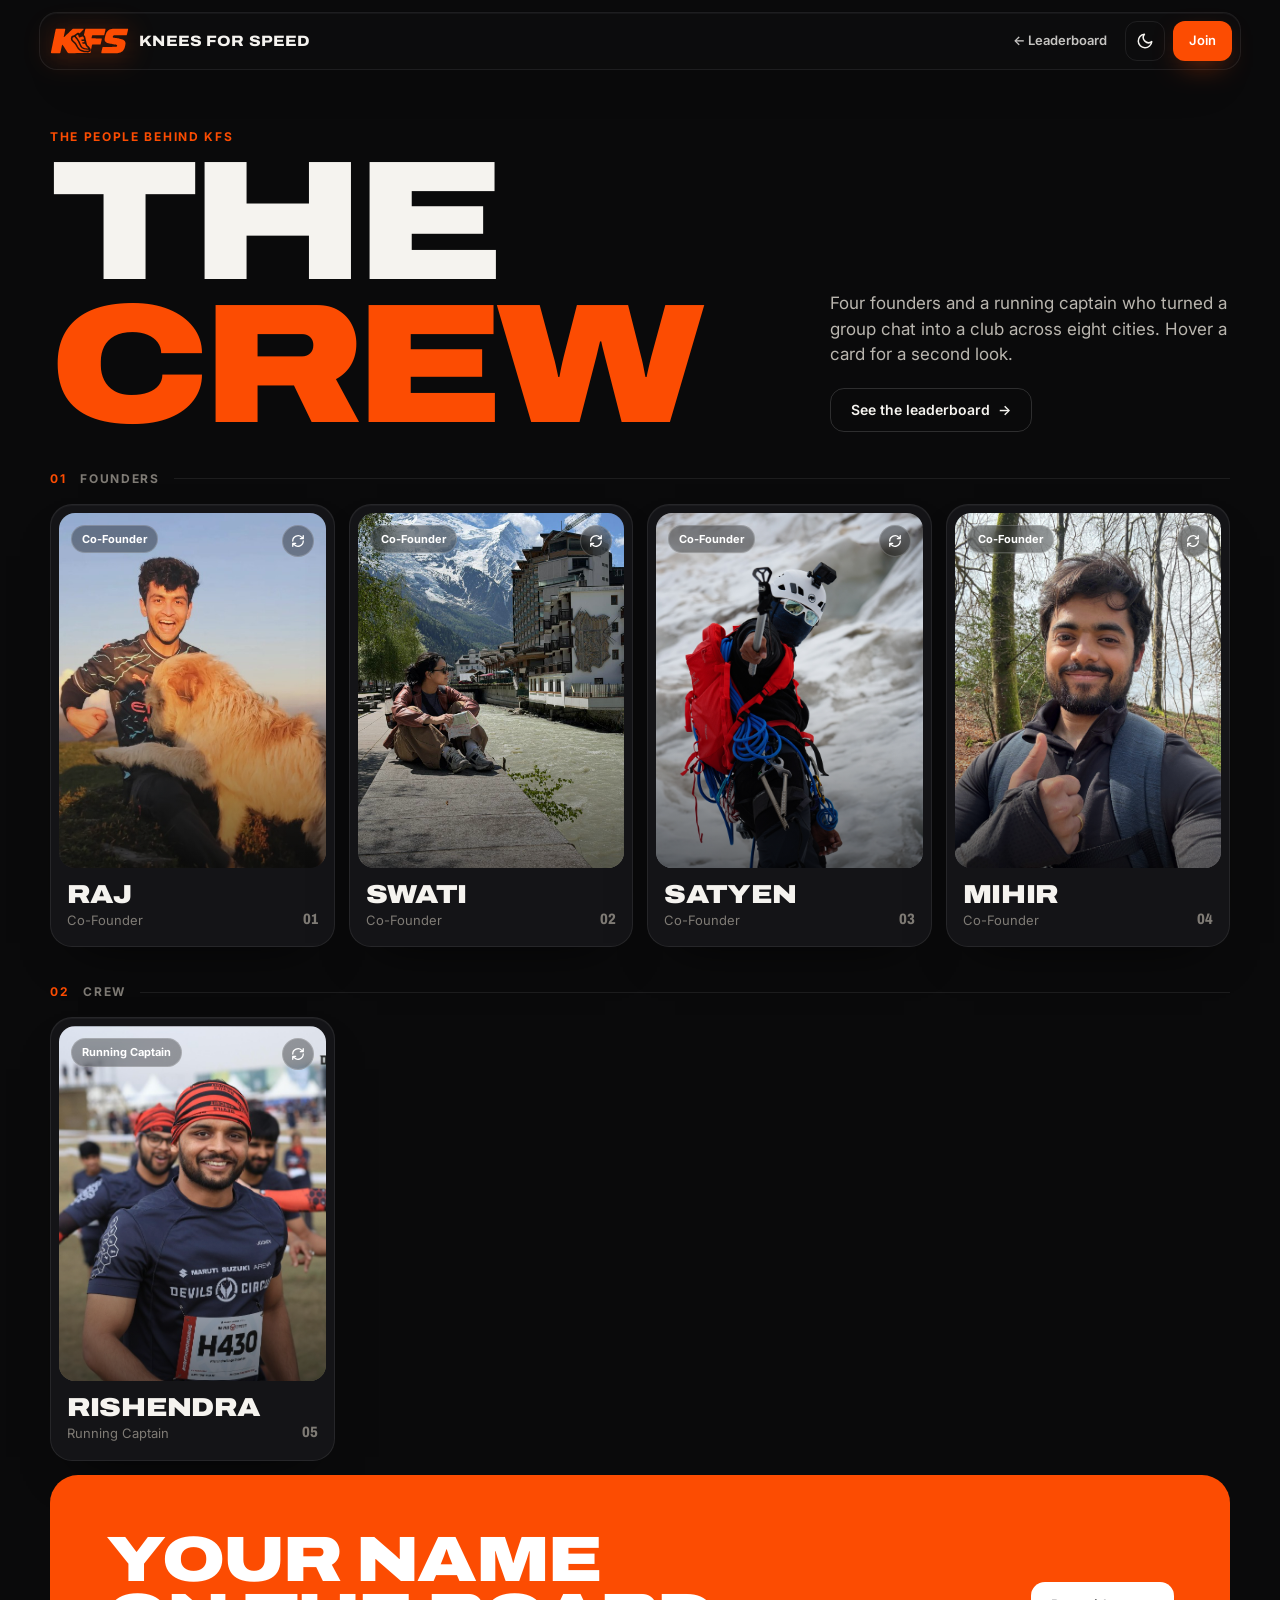
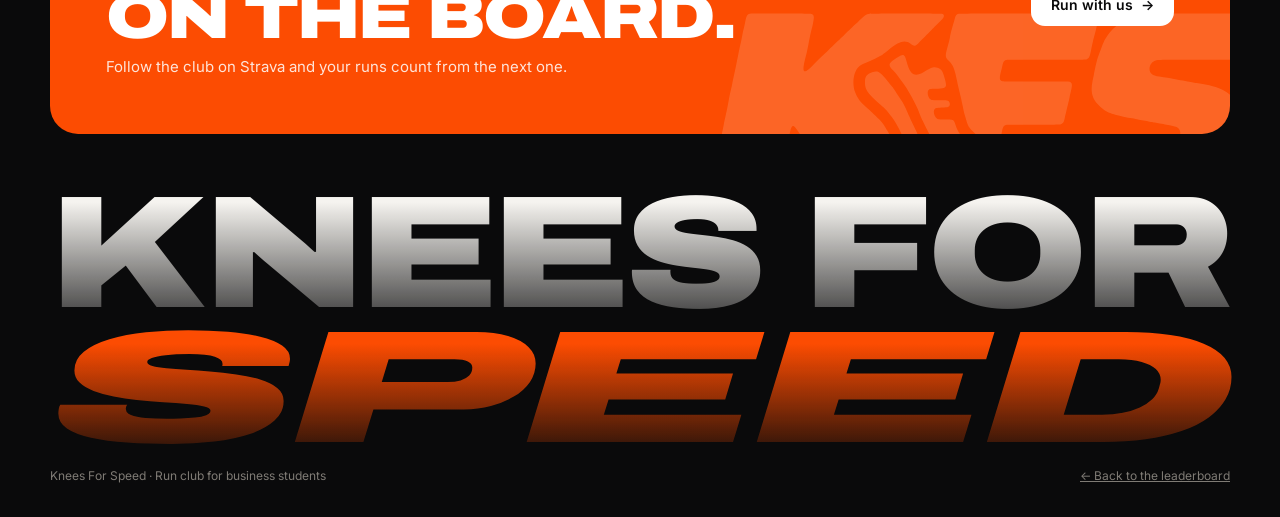
==== commit 1cfaf260: "Publish KFS 2.0 preview from 559bf7f" ====
--- a/team.html
+++ b/team.html
@@ -27,7 +27,7 @@
 <link rel="preconnect" href="https://fonts.googleapis.com">
 <link rel="preconnect" href="https://fonts.gstatic.com" crossorigin>
 <link href="https://fonts.googleapis.com/css2?family=Archivo:ital,wdth,wght@0,62..125,400..900;1,62..125,400..900&family=Inter:wght@400;500;600;700&display=swap" rel="stylesheet">
-<link rel="stylesheet" href="assets/kfs2.css?v=20261010c">
+<link rel="stylesheet" href="assets/kfs2.css?v=20261011a">
 </head>
 <body>
 <div class="progress" aria-hidden="true"></div>
@@ -151,6 +151,6 @@
   </div>
 </div>
 
-<script src="assets/core.js?v=20261010c"></script>
+<script src="assets/core.js?v=20261011a"></script>
 </body>
 </html>
--- a/assets/kfs2.css
+++ b/assets/kfs2.css
@@ -1195,7 +1195,7 @@
 .team-hero { padding-bottom: 0; }
 .team-wrap { padding-top: 0; padding-bottom: 0; }
 .team-wrap > .team-label:first-child { margin-top: 32px; }
-.crew-grid .join-band { margin: 0; grid-column: span 3; align-self: stretch; align-items: center; }
+.crew-grid .join-band { margin: 0; grid-column: 1 / -1; align-items: center; }   /* full row, under the last member */
 @media (max-width: 980px) {
   .crew-grid .join-band { grid-column: span 1; flex-direction: column; align-items: flex-start; justify-content: space-between; flex-wrap: nowrap; padding: 26px 24px; }
   .crew-grid .join-band h2 { font-size: clamp(26px, 5.4vw, 44px); }
